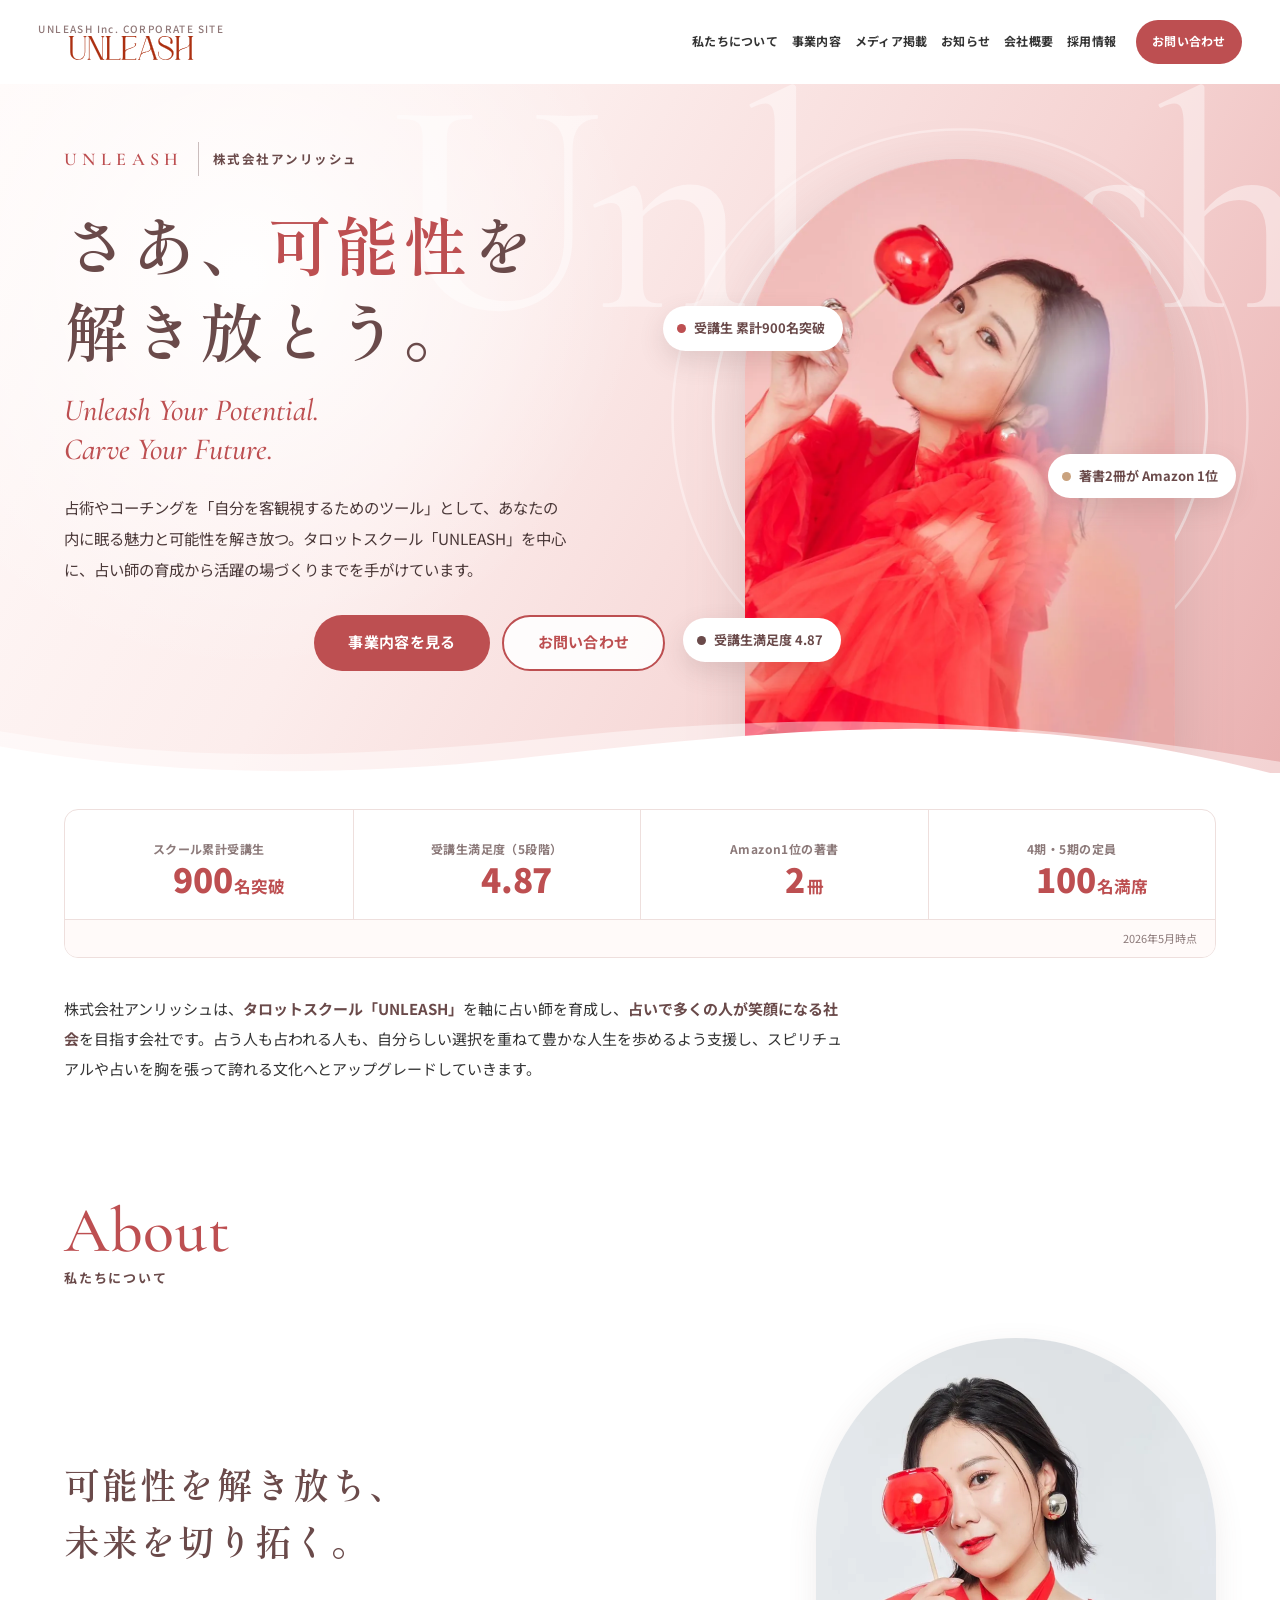
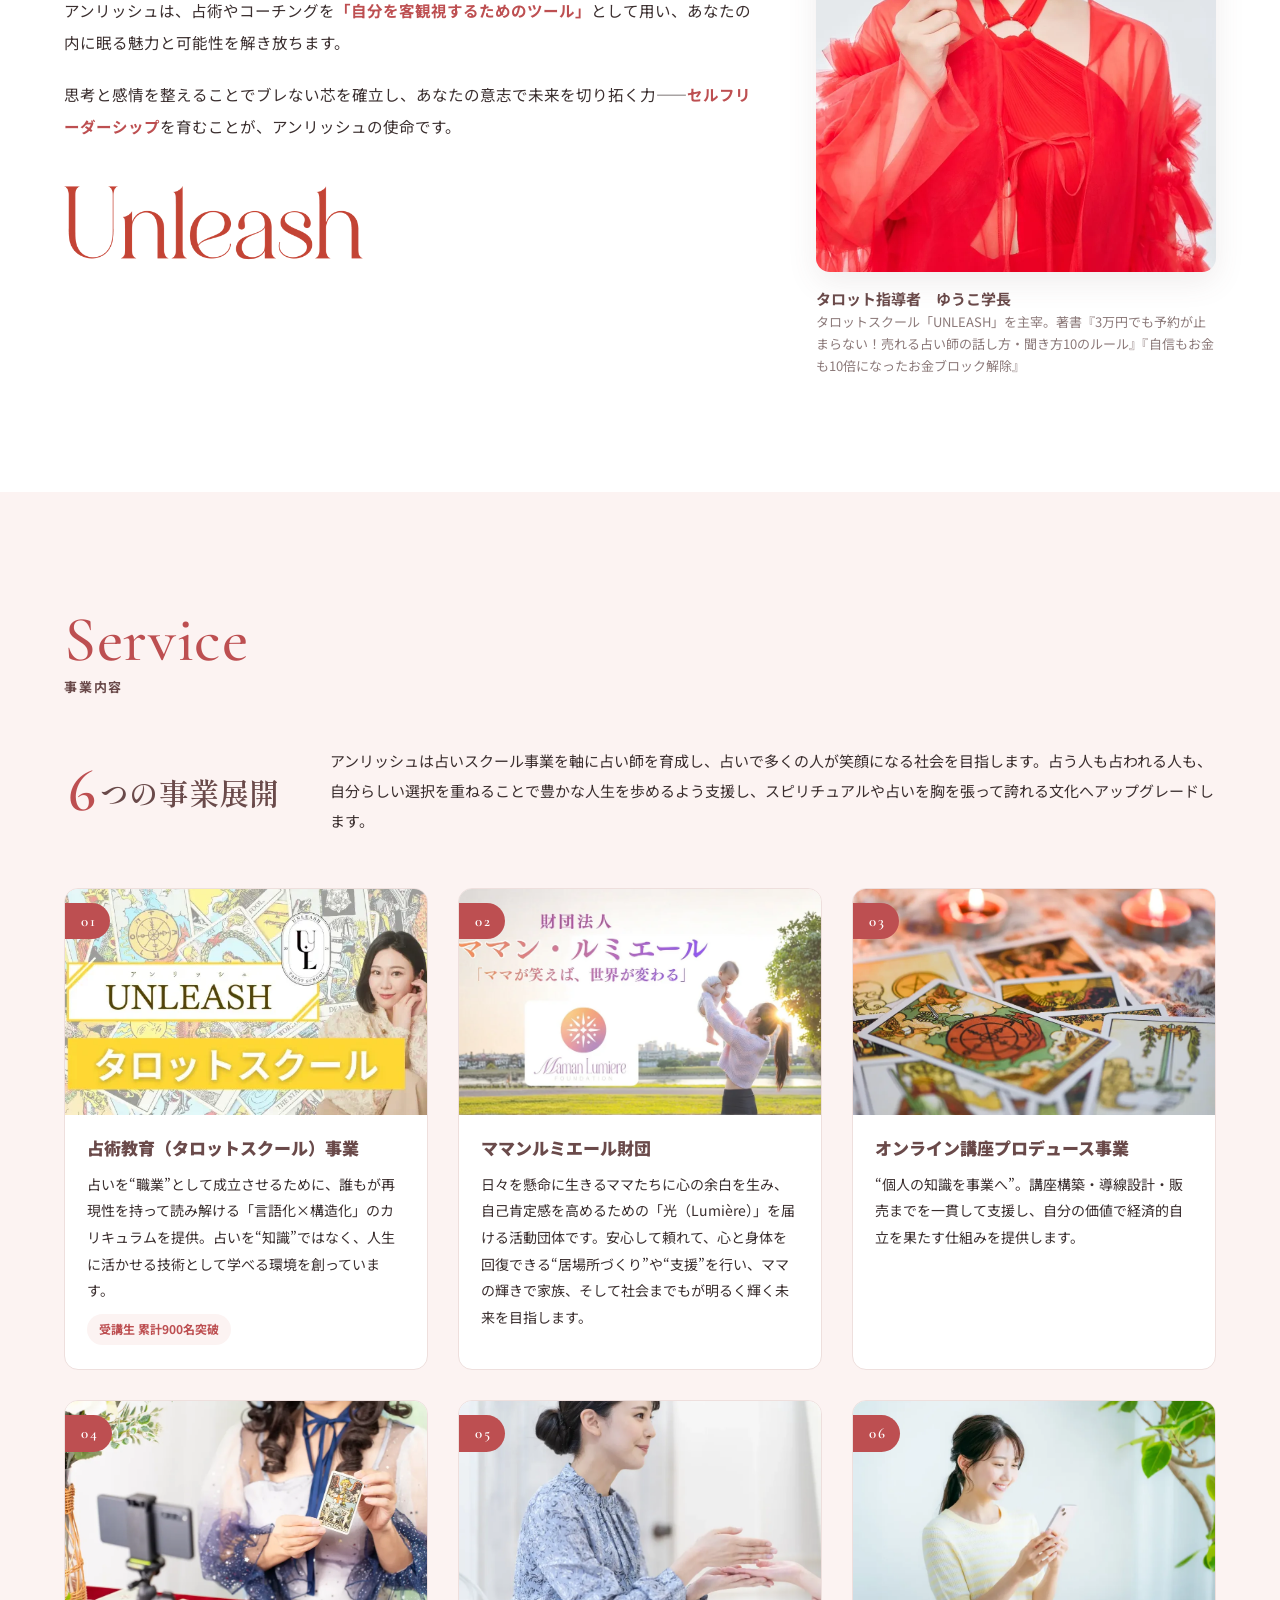
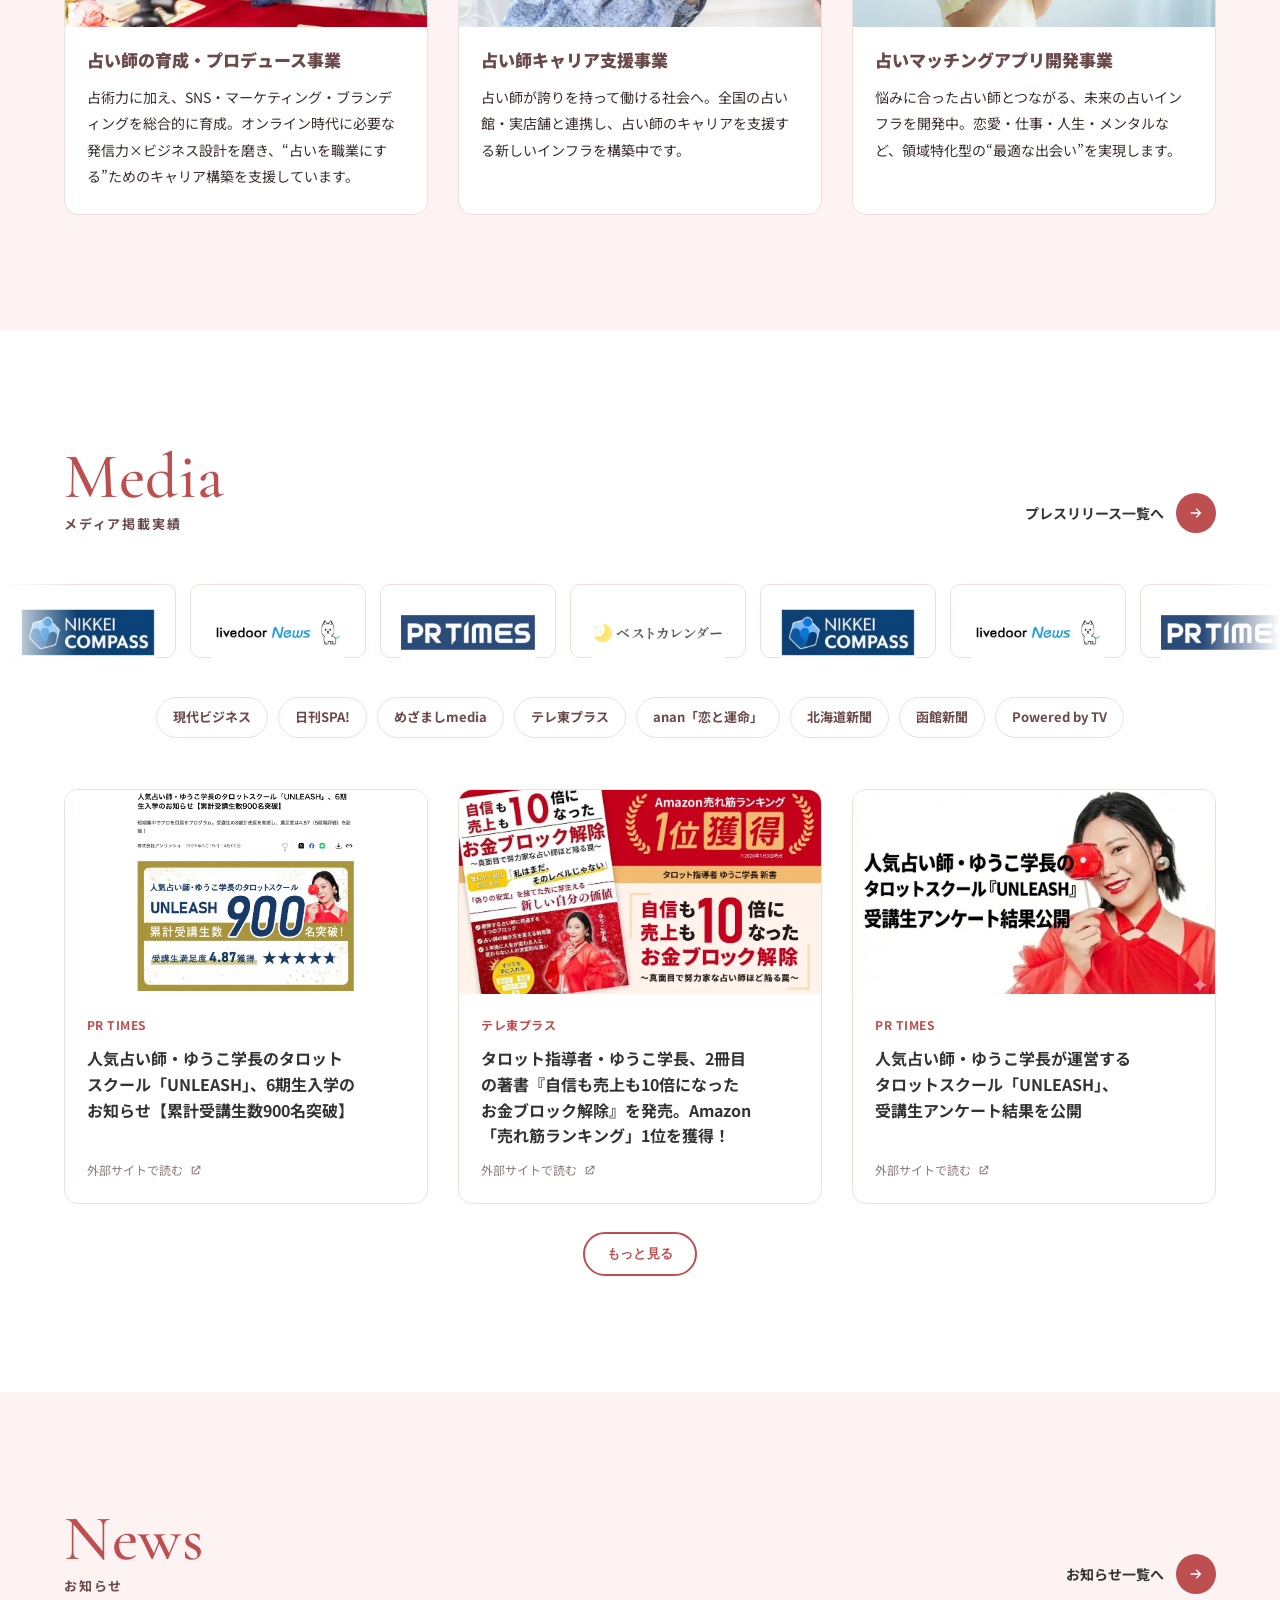
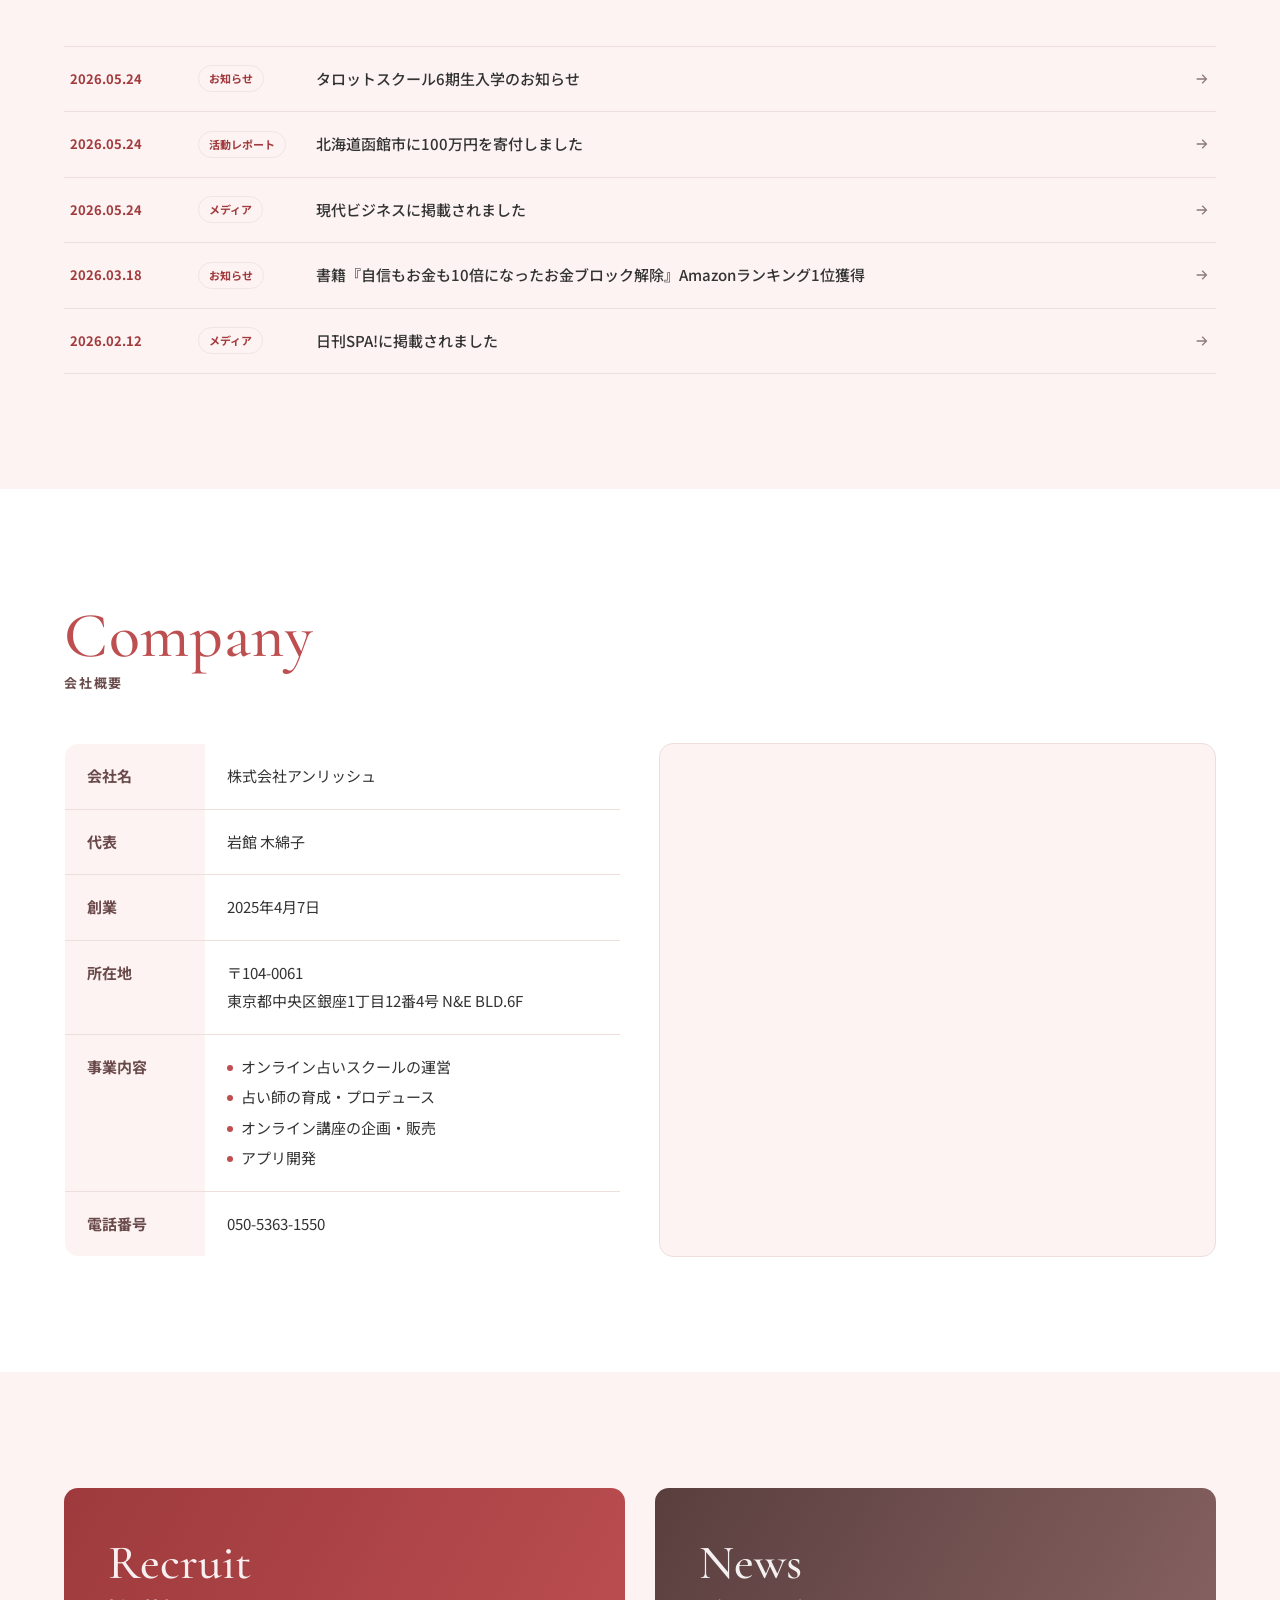
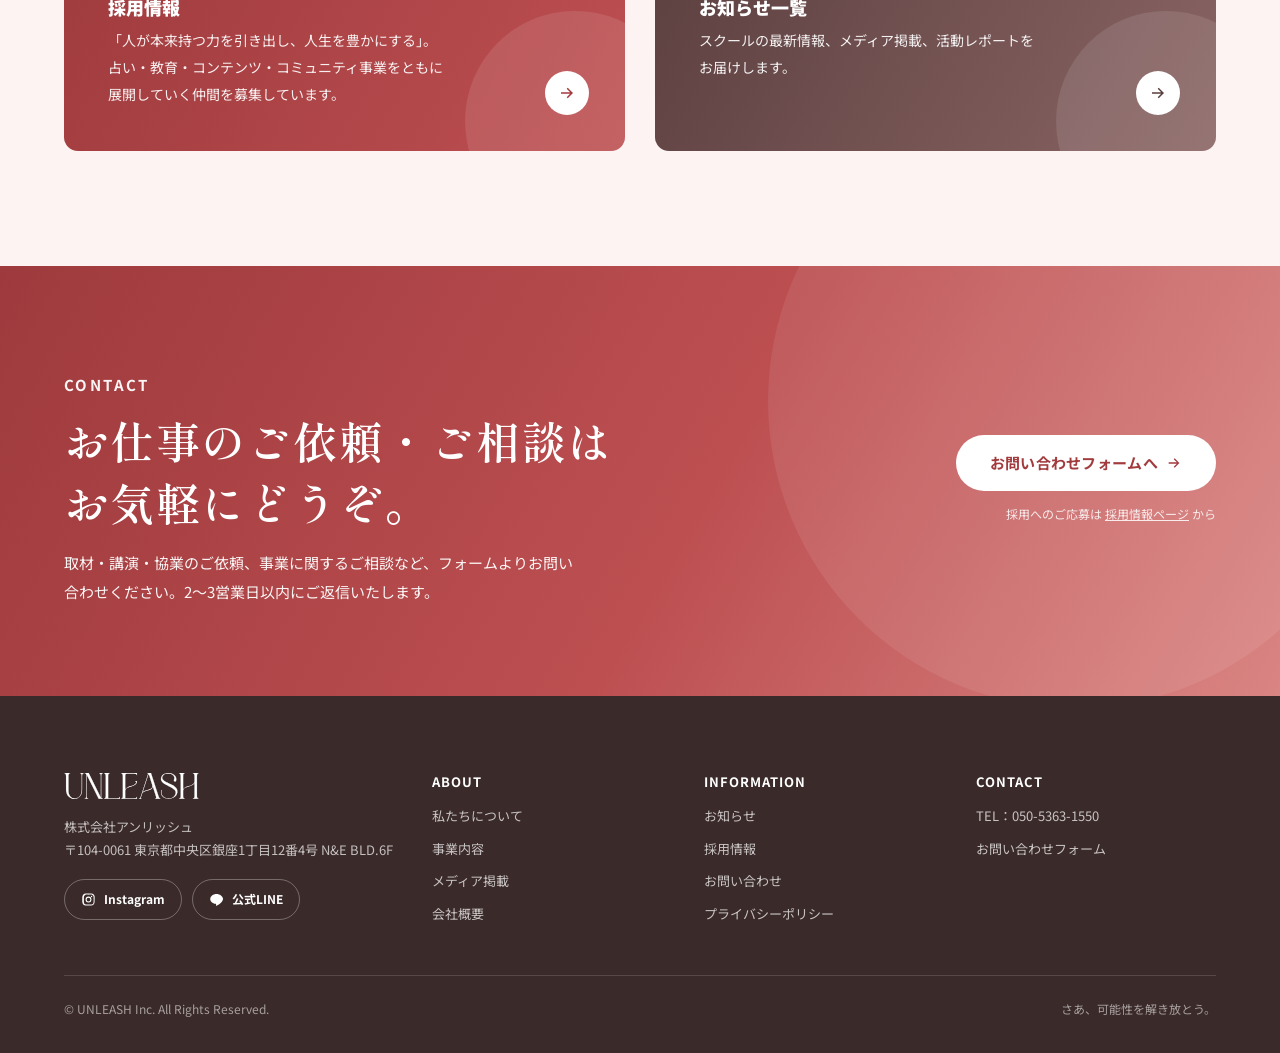
==== index.html @ ba59b734 "Add files via upload" ====
<!DOCTYPE html>
<html lang="ja">
<head>
<meta charset="utf-8">
<meta name="viewport" content="width=device-width, initial-scale=1, viewport-fit=cover">
<title>株式会社アンリッシュ｜さあ、可能性を解き放とう ― タロットスクール「UNLEASH」</title>
<meta name="description" content="株式会社アンリッシュは「可能性を解き放ち、未来を切り拓く」を理念に、タロットスクール「UNLEASH」を中心とした占術教育・占い師の育成とプロデュース・オンライン講座プロデュースなどの事業を展開しています。受講生は累計900名を突破。">
<meta property="og:type" content="website">
<meta property="og:site_name" content="株式会社アンリッシュ">
<meta property="og:title" content="株式会社アンリッシュ｜さあ、可能性を解き放とう ― タロットスクール「UNLEASH」">
<meta property="og:description" content="株式会社アンリッシュは「可能性を解き放ち、未来を切り拓く」を理念に、タロットスクール「UNLEASH」を中心とした占術教育・占い師の育成とプロデュース・オンライン講座プロデュースなどの事業を展開しています。受講生は累計900名を突破。">
<meta property="og:locale" content="ja_JP">
<meta name="twitter:card" content="summary_large_image">
<link rel="canonical" href="https://shun-pixel.github.io/unleash/">
<meta property="og:url" content="https://shun-pixel.github.io/unleash/">
<meta property="og:image" content="https://shun-pixel.github.io/unleash/og-image.jpg">
<script type="application/ld+json">{"@context": "https://schema.org", "@graph": [{"@type": "Organization", "name": "株式会社アンリッシュ", "alternateName": "UNLEASH Inc.", "foundingDate": "2025-04-07", "telephone": "050-5363-1550", "address": {"@type": "PostalAddress", "postalCode": "104-0061", "addressRegion": "東京都", "addressLocality": "中央区", "streetAddress": "銀座1丁目12番4号 N&E BLD.6F", "addressCountry": "JP"}, "description": "タロットスクール「UNLEASH」を中心に、占術教育・占い師の育成とプロデュース・オンライン講座プロデュースなどを行う会社。", "founder": {"@type": "Person", "name": "岩館木綿子"}, "sameAs": ["https://www.instagram.com/yukogakuchou_tarot/"], "url": "https://shun-pixel.github.io/unleash/"}]}</script>
<link rel="icon" href="favicon.svg" type="image/svg+xml">
<link rel="preconnect" href="https://fonts.googleapis.com">
<link rel="preconnect" href="https://fonts.gstatic.com" crossorigin>
<link rel="stylesheet" href="https://fonts.googleapis.com/css2?family=Noto+Sans+JP:wght@400;500;700;900&family=Cormorant+Garamond:ital,wght@0,500;0,600;1,500&family=Shippori+Mincho:wght@500;600&display=swap">
<link rel="stylesheet" href="style.css">
</head>
<body>
<a class="skip" href="#main">本文へスキップ</a>
<header class="header">
  <div class="header__inner">
    <a class="header__logo" href="./" aria-label="株式会社アンリッシュ トップへ">
      <small>UNLEASH Inc. CORPORATE SITE</small>
      <img src="logo.svg" alt="UNLEASH" width="200" height="38">
    </a>
    <nav class="nav" aria-label="グローバルナビゲーション">
      <a href="./#about">私たちについて</a>
      <a href="./#service">事業内容</a>
      <a href="./#media">メディア掲載</a>
      <a href="news.html">お知らせ</a>
      <a href="./#company">会社概要</a>
      <a href="recruit.html">採用情報</a>
    </nav>
    <div class="header__cta">
      <a class="btn" href="contact.html">お問い合わせ</a>
    </div>
    <button class="menu-btn" aria-expanded="false" aria-controls="drawer" aria-label="メニュー"><span></span><span></span><span></span></button>
  </div>
</header>
<div class="drawer" id="drawer">
  <a class="link" href="./">トップ</a>
  <a class="link" href="./#about">私たちについて</a>
  <a class="link" href="./#service">事業内容</a>
  <a class="link" href="./#media">メディア掲載</a>
  <a class="link" href="news.html">お知らせ</a>
  <a class="link" href="./#company">会社概要</a>
  <a class="link" href="recruit.html">採用情報</a>
  <a class="link" href="privacy.html">プライバシーポリシー</a>
  <div class="drawer__cta">
    <a class="btn" href="contact.html">お問い合わせ</a>
  </div>
</div>

<main id="main">
<section class="hero hero--fresh" aria-label="メインビジュアル">
  <div class="hero__deco" aria-hidden="true">
    <span class="hero__word">Unleash</span>
    <span class="hero__glow"></span>
  </div>
  <div class="container hero__grid">
    <div class="hero__text">
      <p class="hero__eyebrow"><span>UNLEASH</span>株式会社アンリッシュ</p>
      <h1 class="hero__title">さあ、<em>可能性</em>を<br>解き放とう。</h1>
      <p class="hero__en">Unleash Your Potential.<br>Carve Your Future.</p>
      <p class="hero__sub">占術やコーチングを「自分を客観視するためのツール」として、あなたの内に眠る魅力と可能性を解き放つ。タロットスクール「UNLEASH」を中心に、占い師の育成から活躍の場づくりまでを手がけています。</p>
      <div class="hero__actions">
        <a class="btn btn--lg" href="#service">事業内容を見る</a>
        <a class="btn btn--ghost btn--lg" href="contact.html">お問い合わせ</a>
      </div>
    </div>
    <div class="hero__visual">
      <svg class="hero__rings" viewBox="0 0 100 100" aria-hidden="true"><circle cx="50" cy="50" r="27" fill="#fff" fill-opacity=".55"/><circle cx="50" cy="50" r="33" fill="none" stroke="#fff" stroke-opacity=".8" stroke-width=".5"/><circle cx="50" cy="50" r="39.5" fill="none" stroke="#fff" stroke-opacity=".55" stroke-width=".45"/><circle cx="50" cy="50" r="46" fill="none" stroke="#fff" stroke-opacity=".35" stroke-width=".4"/></svg>
      <img src="hero-yuko.webp" alt="タロット指導者 ゆうこ学長" width="900" height="1285" fetchpriority="high">
      <span class="hero__chip hero__chip--a">受講生 累計900名突破</span>
      <span class="hero__chip hero__chip--b">著書2冊が Amazon 1位</span>
      <span class="hero__chip hero__chip--c">受講生満足度 4.87</span>
    </div>
  </div>
  <svg class="hero__wave" viewBox="0 0 1440 90" preserveAspectRatio="none" aria-hidden="true"><path fill="#fff" d="M0 58c180 34 380 38 600 12s420-46 620-22c90 11 160 28 220 44v-2H0z"/><path fill="#fff" fill-opacity=".45" d="M0 40c220 40 420 30 640 6s460-30 800 30v14H0z"/></svg>
</section>

<section class="stats-wrap" aria-label="実績">
  <div class="container">
    <dl class="stats stats--4">
      <div class="stat"><dt class="stat__label">スクール累計受講生</dt><dd class="stat__num">900<small>名突破</small></dd></div>
      <div class="stat"><dt class="stat__label">受講生満足度（5段階）</dt><dd class="stat__num">4.87</dd></div>
      <div class="stat"><dt class="stat__label">Amazon1位の著書</dt><dd class="stat__num">2<small>冊</small></dd></div>
      <div class="stat"><dt class="stat__label">4期・5期の定員</dt><dd class="stat__num">100<small>名満席</small></dd></div>
      <div class="stats__note">2026年5月時点</div>
    </dl>
    <p class="intro">株式会社アンリッシュは、<strong>タロットスクール「UNLEASH」</strong>を軸に占い師を育成し、<strong>占いで多くの人が笑顔になる社会</strong>を目指す会社です。占う人も占われる人も、自分らしい選択を重ねて豊かな人生を歩めるよう支援し、スピリチュアルや占いを胸を張って誇れる文化へとアップグレードしていきます。</p>
  </div>
</section>

<section class="section" id="about">
  <div class="container">
    <div class="sec-head reveal">
      <div class="sec-head__title"><h2><span class="en">About</span><span class="ja">私たちについて</span></h2></div>
    </div>
    <div class="about reveal">
      <div class="about__body">
        <p class="about__catch">可能性を解き放ち、<br>未来を切り拓く。</p>
        <p>アンリッシュは、占術やコーチングを<strong>「自分を客観視するためのツール」</strong>として用い、あなたの内に眠る魅力と可能性を解き放ちます。</p>
        <p>思考と感情を整えることでブレない芯を確立し、あなたの意志で未来を切り拓く力——<strong>セルフリーダーシップ</strong>を育むことが、アンリッシュの使命です。</p>
        <img class="about__en" src="en-unleash.webp" alt="" width="1000" height="300" loading="lazy">
      </div>
      <figure class="about__visual">
        <img src="yuko.webp" alt="ゆうこ学長" width="800" height="1200" loading="lazy">
        <figcaption><b>タロット指導者　ゆうこ学長</b>タロットスクール「UNLEASH」を主宰。著書『3万円でも予約が止まらない！売れる占い師の話し方・聞き方10のルール』『自信もお金も10倍になったお金ブロック解除』</figcaption>
      </figure>
    </div>
  </div>
</section>

<section class="section section--sky" id="service">
  <div class="container">
    <div class="sec-head reveal">
      <div class="sec-head__title"><h2><span class="en">Service</span><span class="ja">事業内容</span></h2></div>
    </div>
    <div class="svc-lead reveal">
      <p class="svc-lead__num"><b>6</b>つの事業展開</p>
      <p>アンリッシュは占いスクール事業を軸に占い師を育成し、占いで多くの人が笑顔になる社会を目指します。占う人も占われる人も、自分らしい選択を重ねることで豊かな人生を歩めるよう支援し、スピリチュアルや占いを胸を張って誇れる文化へアップグレードします。</p>
    </div>
    <div class="grid-3 reveal">
      <article class="svc">
        <figure class="svc__img"><img src="svc-school.webp" alt="タロットスクール UNLEASH" width="600" height="337" loading="lazy"><span class="svc__no">01</span></figure>
        <div class="svc__body"><h3>占術教育（タロットスクール）事業</h3><p>占いを“職業”として成立させるために、誰もが再現性を持って読み解ける「言語化×構造化」のカリキュラムを提供。占いを“知識”ではなく、人生に活かせる技術として学べる環境を創っています。</p><span class="svc__tag">受講生 累計900名突破</span></div>
      </article>
      <article class="svc">
        <figure class="svc__img"><img src="svc-maman.webp" alt="財団法人 ママン・ルミエール" width="1000" height="563" loading="lazy"><span class="svc__no">02</span></figure>
        <div class="svc__body"><h3>ママンルミエール財団</h3><p>日々を懸命に生きるママたちに心の余白を生み、自己肯定感を高めるための「光（Lumière）」を届ける活動団体です。安心して頼れて、心と身体を回復できる“居場所づくり”や“支援”を行い、ママの輝きで家族、そして社会までもが明るく輝く未来を目指します。</p></div>
      </article>
      <article class="svc">
        <figure class="svc__img"><img src="svc-produce.webp" alt="" width="1000" height="668" loading="lazy"><span class="svc__no">03</span></figure>
        <div class="svc__body"><h3>オンライン講座プロデュース事業</h3><p>“個人の知識を事業へ”。講座構築・導線設計・販売までを一貫して支援し、自分の価値で経済的自立を果たす仕組みを提供します。</p></div>
      </article>
      <article class="svc">
        <figure class="svc__img"><img src="svc-course.webp" alt="" width="1000" height="666" loading="lazy"><span class="svc__no">04</span></figure>
        <div class="svc__body"><h3>占い師の育成・プロデュース事業</h3><p>占術力に加え、SNS・マーケティング・ブランディングを総合的に育成。オンライン時代に必要な発信力×ビジネス設計を磨き、“占いを職業にする”ためのキャリア構築を支援しています。</p></div>
      </article>
      <article class="svc">
        <figure class="svc__img"><img src="svc-career.webp" alt="" width="1000" height="667" loading="lazy"><span class="svc__no">05</span></figure>
        <div class="svc__body"><h3>占い師キャリア支援事業</h3><p>占い師が誇りを持って働ける社会へ。全国の占い館・実店舗と連携し、占い師のキャリアを支援する新しいインフラを構築中です。</p></div>
      </article>
      <article class="svc">
        <figure class="svc__img"><img src="svc-app.webp" alt="" width="1000" height="667" loading="lazy"><span class="svc__no">06</span></figure>
        <div class="svc__body"><h3>占いマッチングアプリ開発事業</h3><p>悩みに合った占い師とつながる、未来の占いインフラを開発中。恋愛・仕事・人生・メンタルなど、領域特化型の“最適な出会い”を実現します。</p></div>
      </article>
    </div>
  </div>
</section>

<section class="section" id="media">
  <div class="container">
    <div class="sec-head reveal">
      <div class="sec-head__title"><h2><span class="en">Media</span><span class="ja">メディア掲載実績</span></h2></div>
      <a class="more" href="https://prtimes.jp/main/html/searchrlp/company_id/167890" target="_blank" rel="noopener">プレスリリース一覧へ<span class="arrow"><svg viewBox="0 0 24 24"><path d="M4 11h12.2l-4.6-4.6L13 5l7 7-7 7-1.4-1.4 4.6-4.6H4z"/></svg></span></a>
    </div>
  </div>
  <div class="marquee reveal" aria-label="掲載メディア">
    <div class="marquee__track">
      <ul class="marquee__list">
        <li><img src="media-nikkei-compass.webp" alt="NIKKEI COMPASS" loading="lazy"></li>
        <li><img src="media-livedoor.webp" alt="livedoor News" loading="lazy"></li>
        <li><img src="media-prtimes.webp" alt="PR TIMES" loading="lazy"></li>
        <li><img src="media-bestcalendar.webp" alt="ベストカレンダー" loading="lazy"></li>
        <li><img src="media-nikkei-compass.webp" alt="" loading="lazy"></li>
        <li><img src="media-livedoor.webp" alt="" loading="lazy"></li>
        <li><img src="media-prtimes.webp" alt="" loading="lazy"></li>
        <li><img src="media-bestcalendar.webp" alt="" loading="lazy"></li>
      </ul>
      <ul class="marquee__list" aria-hidden="true">
        <li><img src="media-nikkei-compass.webp" alt="" loading="lazy"></li>
        <li><img src="media-livedoor.webp" alt="" loading="lazy"></li>
        <li><img src="media-prtimes.webp" alt="" loading="lazy"></li>
        <li><img src="media-bestcalendar.webp" alt="" loading="lazy"></li>
        <li><img src="media-nikkei-compass.webp" alt="" loading="lazy"></li>
        <li><img src="media-livedoor.webp" alt="" loading="lazy"></li>
        <li><img src="media-prtimes.webp" alt="" loading="lazy"></li>
        <li><img src="media-bestcalendar.webp" alt="" loading="lazy"></li>
      </ul>
    </div>
  </div>
  <div class="container">
    <ul class="media-names reveal" aria-label="掲載・出演メディア">
      <li>現代ビジネス</li><li>日刊SPA!</li><li>めざましmedia</li><li>テレ東プラス</li><li>anan「恋と運命」</li><li>北海道新聞</li><li>函館新聞</li><li>Powered by TV</li>
    </ul>
    <div class="grid-3 reveal">
      <a class="card" href="https://prtimes.jp/main/html/rd/p/000000011.000167890.html" target="_blank" rel="noopener">
        <div class="card__img card__img--contain"><img src="topic-6ki.webp" alt="" width="759" height="697" loading="lazy"></div>
        <div class="card__body"><span class="card__src">PR TIMES</span><h3 class="card__title">人気占い師・ゆうこ学長のタロットスクール「UNLEASH」、6期生入学のお知らせ【累計受講生数900名突破】</h3><span class="card__ext">外部サイトで読む<svg viewBox="0 0 24 24" aria-hidden="true"><path d="M14 3h7v7h-2V6.4l-9.3 9.3-1.4-1.4L17.6 5H14V3zM5 5h6v2H7v10h10v-4h2v6H5V5z"/></svg></span></div>
      </a>
      <a class="card" href="https://www.tv-tokyo.co.jp/plus/external-pr/entry/36268.html" target="_blank" rel="noopener">
        <div class="card__img"><img src="topic-book2.webp" alt="" width="1000" height="600" loading="lazy"></div>
        <div class="card__body"><span class="card__src">テレ東プラス</span><h3 class="card__title">タロット指導者・ゆうこ学長、2冊目の著書『自信も売上も10倍になったお金ブロック解除』を発売。Amazon「売れ筋ランキング」1位を獲得！</h3><span class="card__ext">外部サイトで読む<svg viewBox="0 0 24 24" aria-hidden="true"><path d="M14 3h7v7h-2V6.4l-9.3 9.3-1.4-1.4L17.6 5H14V3zM5 5h6v2H7v10h10v-4h2v6H5V5z"/></svg></span></div>
      </a>
      <a class="card" href="https://prtimes.jp/main/html/rd/p/000000006.000167890.html" target="_blank" rel="noopener">
        <div class="card__img"><img src="topic-survey.webp" alt="" width="1024" height="610" loading="lazy"></div>
        <div class="card__body"><span class="card__src">PR TIMES</span><h3 class="card__title">人気占い師・ゆうこ学長が運営するタロットスクール「UNLEASH」、受講生アンケート結果を公開</h3><span class="card__ext">外部サイトで読む<svg viewBox="0 0 24 24" aria-hidden="true"><path d="M14 3h7v7h-2V6.4l-9.3 9.3-1.4-1.4L17.6 5H14V3zM5 5h6v2H7v10h10v-4h2v6H5V5z"/></svg></span></div>
      </a>
      <a class="card is-hidden" href="https://mezamashi.media/articles/-/198175" target="_blank" rel="noopener">
        <div class="card__img"><img src="topic-book1.webp" alt="" width="536" height="322" loading="lazy"></div>
        <div class="card__body"><span class="card__src">めざましmedia</span><h3 class="card__title">指導実績300名以上の人気タロット指導者・ゆうこ学長、初の書籍がAmazon「売れ筋ランキング」1位を獲得！</h3><span class="card__ext">外部サイトで読む<svg viewBox="0 0 24 24" aria-hidden="true"><path d="M14 3h7v7h-2V6.4l-9.3 9.3-1.4-1.4L17.6 5H14V3zM5 5h6v2H7v10h10v-4h2v6H5V5z"/></svg></span></div>
      </a>
      <a class="card is-hidden" href="https://prtimes.jp/main/html/rd/p/000000007.000167890.html" target="_blank" rel="noopener">
        <div class="card__img"><img src="topic-book2.webp" alt="" width="1000" height="600" loading="lazy"></div>
        <div class="card__body"><span class="card__src">PR TIMES</span><h3 class="card__title">タロット指導者・ゆうこ学長、2冊目の著書を発売。Amazon「売れ筋ランキング」タロット部門など3部門で1位を獲得</h3><span class="card__ext">外部サイトで読む<svg viewBox="0 0 24 24" aria-hidden="true"><path d="M14 3h7v7h-2V6.4l-9.3 9.3-1.4-1.4L17.6 5H14V3zM5 5h6v2H7v10h10v-4h2v6H5V5z"/></svg></span></div>
      </a>
      <a class="card is-hidden" href="https://prtimes.jp/main/html/rd/p/000000004.000167890.html" target="_blank" rel="noopener">
        <div class="card__img"><img src="topic-450.webp" alt="" width="1000" height="600" loading="lazy"></div>
        <div class="card__body"><span class="card__src">PR TIMES</span><h3 class="card__title">人気占い師・ゆうこ学長のタロットスクール「UNLEASH」、4期生入学のお知らせ【累計受講生数450名突破】</h3><span class="card__ext">外部サイトで読む<svg viewBox="0 0 24 24" aria-hidden="true"><path d="M14 3h7v7h-2V6.4l-9.3 9.3-1.4-1.4L17.6 5H14V3zM5 5h6v2H7v10h10v-4h2v6H5V5z"/></svg></span></div>
      </a>
    </div>
    <div class="news-more"><button class="btn btn--ghost" type="button" data-reveal="#media .grid-3">もっと見る</button></div>
  </div>
</section>

<section class="section section--sky" id="news">
  <div class="container">
    <div class="sec-head reveal">
      <div class="sec-head__title"><h2><span class="en">News</span><span class="ja">お知らせ</span></h2></div>
      <a class="more" href="news.html">お知らせ一覧へ<span class="arrow"><svg viewBox="0 0 24 24"><path d="M4 11h12.2l-4.6-4.6L13 5l7 7-7 7-1.4-1.4 4.6-4.6H4z"/></svg></span></a>
    </div>
    <ul class="news-list news-list--ul reveal" style="margin-top:0">
      <li><a href="news.html#n10"><time datetime="2026-05-24">2026.05.24</time><span class="cat">お知らせ</span><span class="t">タロットスクール6期生入学のお知らせ</span><svg class="go" viewBox="0 0 24 24" aria-hidden="true"><path d="M4 11h12.2l-4.6-4.6L13 5l7 7-7 7-1.4-1.4 4.6-4.6H4z"/></svg></a></li>
      <li><a href="news.html#n9"><time datetime="2026-05-24">2026.05.24</time><span class="cat">活動レポート</span><span class="t">北海道函館市に100万円を寄付しました</span><svg class="go" viewBox="0 0 24 24" aria-hidden="true"><path d="M4 11h12.2l-4.6-4.6L13 5l7 7-7 7-1.4-1.4 4.6-4.6H4z"/></svg></a></li>
      <li><a href="news.html#n8"><time datetime="2026-05-24">2026.05.24</time><span class="cat">メディア</span><span class="t">現代ビジネスに掲載されました</span><svg class="go" viewBox="0 0 24 24" aria-hidden="true"><path d="M4 11h12.2l-4.6-4.6L13 5l7 7-7 7-1.4-1.4 4.6-4.6H4z"/></svg></a></li>
      <li><a href="news.html#n7"><time datetime="2026-03-18">2026.03.18</time><span class="cat">お知らせ</span><span class="t">書籍『自信もお金も10倍になったお金ブロック解除』Amazonランキング1位獲得</span><svg class="go" viewBox="0 0 24 24" aria-hidden="true"><path d="M4 11h12.2l-4.6-4.6L13 5l7 7-7 7-1.4-1.4 4.6-4.6H4z"/></svg></a></li>
      <li><a href="news.html#n6"><time datetime="2026-02-12">2026.02.12</time><span class="cat">メディア</span><span class="t">日刊SPA!に掲載されました</span><svg class="go" viewBox="0 0 24 24" aria-hidden="true"><path d="M4 11h12.2l-4.6-4.6L13 5l7 7-7 7-1.4-1.4 4.6-4.6H4z"/></svg></a></li>
    </ul>
  </div>
</section>

<section class="section" id="company">
  <div class="container">
    <div class="sec-head reveal">
      <div class="sec-head__title"><h2><span class="en">Company</span><span class="ja">会社概要</span></h2></div>
    </div>
    <div class="company reveal">
      <table class="spec">
        <tr><th scope="row">会社名</th><td>株式会社アンリッシュ</td></tr>
        <tr><th scope="row">代表</th><td>岩館 木綿子</td></tr>
        <tr><th scope="row">創業</th><td>2025年4月7日</td></tr>
        <tr><th scope="row">所在地</th><td>〒104-0061<br>東京都中央区銀座1丁目12番4号 N&amp;E BLD.6F</td></tr>
        <tr><th scope="row">事業内容</th><td><ul><li>オンライン占いスクールの運営</li><li>占い師の育成・プロデュース</li><li>オンライン講座の企画・販売</li><li>アプリ開発</li></ul></td></tr>
        <tr><th scope="row">電話番号</th><td>050-5363-1550</td></tr>
      </table>
      <div class="map"><iframe title="株式会社アンリッシュ 所在地の地図" src="https://www.google.com/maps?q=%E6%9D%B1%E4%BA%AC%E9%83%BD%E4%B8%AD%E5%A4%AE%E5%8C%BA%E9%8A%80%E5%BA%A71%E4%B8%81%E7%9B%AE12%E7%95%AA4%E5%8F%B7&amp;output=embed" loading="lazy" referrerpolicy="no-referrer-when-downgrade"></iframe></div>
    </div>
  </div>
</section>

<section class="section section--sky" id="links">
  <div class="container grid-2 reveal">
    <a class="banner" href="recruit.html"><p class="banner__en">Recruit</p><h3>採用情報</h3><p>「人が本来持つ力を引き出し、人生を豊かにする」。占い・教育・コンテンツ・コミュニティ事業をともに展開していく仲間を募集しています。</p><span class="arrow"><svg viewBox="0 0 24 24"><path d="M4 11h12.2l-4.6-4.6L13 5l7 7-7 7-1.4-1.4 4.6-4.6H4z"/></svg></span></a>
    <a class="banner banner--brown" href="news.html"><p class="banner__en">News</p><h3>お知らせ一覧</h3><p>スクールの最新情報、メディア掲載、活動レポートをお届けします。</p><span class="arrow"><svg viewBox="0 0 24 24"><path d="M4 11h12.2l-4.6-4.6L13 5l7 7-7 7-1.4-1.4 4.6-4.6H4z"/></svg></span></a>
  </div>
</section>

</main>
<section class="cta" id="contact-cta">
  <div class="container cta__inner">
    <div>
      <p class="cta__label">CONTACT</p>
      <h2>お仕事のご依頼・ご相談は<br>お気軽にどうぞ。</h2>
      <p>取材・講演・協業のご依頼、事業に関するご相談など、フォームよりお問い合わせください。2〜3営業日以内にご返信いたします。</p>
    </div>
    <div class="cta__actions">
      <a class="btn btn--white btn--lg" href="contact.html">お問い合わせフォームへ<svg viewBox="0 0 24 24" fill="currentColor" aria-hidden="true"><path d="M4 11h12.2l-4.6-4.6L13 5l7 7-7 7-1.4-1.4 4.6-4.6H4z"/></svg></a>
      <small>採用へのご応募は <a href="recruit.html#entry" style="text-decoration:underline">採用情報ページ</a> から</small>
    </div>
  </div>
</section>
<footer class="footer">
  <div class="container">
    <div class="footer__top">
      <div class="footer__brand">
        <img src="logo.svg" alt="UNLEASH" width="200" height="38">
        <p>株式会社アンリッシュ<br>〒104-0061 東京都中央区銀座1丁目12番4号 N&amp;E BLD.6F</p>
        <div class="social">
          <a href="https://www.instagram.com/yukogakuchou_tarot/" target="_blank" rel="noopener"><svg viewBox="0 0 24 24" aria-hidden="true"><path d="M12 7.3A4.7 4.7 0 1 0 12 16.7 4.7 4.7 0 0 0 12 7.3zm0 7.7a3 3 0 1 1 0-6 3 3 0 0 1 0 6zm6-7.9a1.1 1.1 0 1 1-2.2 0 1.1 1.1 0 0 1 2.2 0zM21.9 8c-.1-1.5-.4-2.8-1.5-3.9S17.9 2.6 16.4 2.5C14.8 2.4 9.2 2.4 7.6 2.5 6.1 2.6 4.8 2.9 3.7 4S2.2 6.5 2.1 8c-.1 1.6-.1 6.4 0 8 .1 1.5.4 2.8 1.5 3.9s2.4 1.4 3.9 1.5c1.6.1 7.2.1 8.8 0 1.5-.1 2.8-.4 3.9-1.5s1.4-2.4 1.5-3.9c.1-1.6.1-6.4.2-8zm-2.1 9.9a3.2 3.2 0 0 1-1.8 1.8c-1.2.5-4.2.4-5.6.4s-4.4.1-5.6-.4a3.2 3.2 0 0 1-1.8-1.8C4.5 16.7 4.6 13.7 4.6 12s-.1-4.7.4-5.6a3.2 3.2 0 0 1 1.8-1.8c1.2-.5 4.2-.4 5.6-.4s4.4-.1 5.6.4a3.2 3.2 0 0 1 1.8 1.8c.5 1.2.4 4.2.4 5.6s.1 4.7-.4 5.9z"/></svg>Instagram</a>
          <a href="https://step.lme.jp/landing-qr/2005281828-y8eRj0pj?uLand=PokDoM" target="_blank" rel="noopener"><svg viewBox="0 0 24 24" aria-hidden="true"><path d="M12 3C6.5 3 2 6.6 2 11c0 4 3.6 7.3 8.4 7.9.3.1.8.2.9.5.1.3.1.7 0 1l-.1.9c0 .3-.2 1 .9.6 1.1-.5 6-3.5 8.2-6.1 1.5-1.6 2.2-3.3 2.2-4.9C22 6.6 17.5 3 12 3z"/></svg>公式LINE</a>
        </div>
      </div>
      <div>
        <h4>ABOUT</h4>
        <ul>
          <li><a href="./#about">私たちについて</a></li>
          <li><a href="./#service">事業内容</a></li>
          <li><a href="./#media">メディア掲載</a></li>
          <li><a href="./#company">会社概要</a></li>
        </ul>
      </div>
      <div>
        <h4>INFORMATION</h4>
        <ul>
          <li><a href="news.html">お知らせ</a></li>
          <li><a href="recruit.html">採用情報</a></li>
          <li><a href="contact.html">お問い合わせ</a></li>
          <li><a href="privacy.html">プライバシーポリシー</a></li>
        </ul>
      </div>
      <div>
        <h4>CONTACT</h4>
        <ul>
          <li>TEL：050-5363-1550</li>
          <li><a href="contact.html">お問い合わせフォーム</a></li>
        </ul>
      </div>
    </div>
    <div class="footer__bottom">
      <span>© UNLEASH Inc. All Rights Reserved.</span>
      <span>さあ、可能性を解き放とう。</span>
    </div>
  </div>
</footer>
<script src="main.js"></script>
</body>
</html>
---- style.css ----
/* UNLEASH corporate site — ACCENT ACE design system, recolored to the UNLEASH palette */
:root{
  --blue:#BD4F51;
  --blue-deep:#A23B3E;
  --blue-ink:#6A4A4A;
  --sky:#FCF3F2;
  --sky-deep:#F2E4E4;
  --orange:#C9A27E;
  --green:#22BF4E;
  --ink:#333333;
  --mist:#8C7A7A;
  --line:#EEDFDD;
  --paper:#FFFFFF;
  --footer:#3B2A2A;
  --radius:14px;
  --shadow:0 10px 30px rgba(106,74,74,.10);
  --font-ja:"Noto Sans JP","Hiragino Kaku Gothic ProN","Hiragino Sans","Yu Gothic",sans-serif;
  --font-min:"Shippori Mincho","Zen Old Mincho","Hiragino Mincho ProN","Yu Mincho",serif;
  --font-en:"Cormorant Garamond","Times New Roman",Georgia,serif;
  --header-h:84px;
  --gutter:clamp(16px,5vw,64px);
  color-scheme:light;
}
*,*::before,*::after{box-sizing:border-box}
html{scroll-behavior:smooth;scroll-padding-top:calc(var(--header-h) + 12px)}
body{margin:0;font-family:var(--font-ja);font-size:16px;line-height:1.9;color:var(--ink);background:var(--paper);-webkit-font-smoothing:antialiased;overflow-x:hidden}
img{max-width:100%;height:auto;display:block}
a{color:inherit;text-decoration:none}
a:focus-visible,button:focus-visible{outline:3px solid var(--orange);outline-offset:3px}
ul,ol{margin:0;padding:0;list-style:none}
h1,h2,h3,h4{margin:0;line-height:1.35;text-wrap:balance}
p{margin:0}
.container{width:min(1160px,100% - var(--gutter)*2);margin-inline:auto}
.sr-only{position:absolute;width:1px;height:1px;overflow:hidden;clip:rect(0 0 0 0);white-space:nowrap}
@media (prefers-reduced-motion:reduce){*{animation:none!important;transition:none!important;scroll-behavior:auto!important}}

/* ---------- Header (logo top-left, nav + CTA right) ---------- */
.header{position:fixed;inset:0 0 auto 0;z-index:100;height:var(--header-h);background:rgba(255,255,255,.96);backdrop-filter:blur(10px);border-bottom:1px solid transparent;transition:border-color .3s,box-shadow .3s}
.header.is-scrolled{border-bottom-color:var(--line);box-shadow:0 6px 24px rgba(106,74,74,.06)}
.header__inner{height:100%;display:flex;align-items:center;gap:32px;padding-inline:clamp(16px,3vw,40px)}
.header__logo{display:flex;flex-direction:column;gap:2px;flex:0 0 auto}
.header__logo img{height:30px;width:auto}
.header__logo small{font-size:10px;letter-spacing:.14em;color:var(--mist);font-weight:500;line-height:1}
.nav{margin-left:auto;display:flex;align-items:center;gap:clamp(14px,1.8vw,26px)}
.nav a{font-size:13px;font-weight:700;letter-spacing:.02em;position:relative;padding:6px 0;white-space:nowrap}
@media (max-width:1280px){.nav{gap:14px}.nav a{font-size:12px}.header__inner{gap:20px}.header__cta .btn{padding:0 16px;font-size:12px}}
.nav a::after{content:"";position:absolute;left:0;right:0;bottom:0;height:2px;background:var(--blue);transform:scaleX(0);transform-origin:left;transition:transform .25s}
.nav a:hover::after,.nav a[aria-current="page"]::after{transform:scaleX(1)}
.header__cta{display:flex;gap:10px;flex:0 0 auto}
.btn{display:inline-flex;align-items:center;justify-content:center;gap:8px;height:44px;padding:0 22px;border-radius:999px;font-weight:700;font-size:13px;letter-spacing:.02em;color:#fff;background:var(--blue);border:0;cursor:pointer;transition:transform .2s,background .2s,box-shadow .2s;white-space:nowrap}
.btn:hover{transform:translateY(-2px);box-shadow:0 8px 20px rgba(189,79,81,.28)}
.btn--line{background:var(--green)}
.btn--line:hover{box-shadow:0 8px 20px rgba(34,191,78,.28)}
.btn--orange{background:var(--orange)}
.btn--orange:hover{box-shadow:0 8px 20px rgba(201,162,126,.3)}
.btn--lg{height:56px;padding:0 34px;font-size:15px}
.btn--ghost{background:#fff;color:var(--blue);border:2px solid var(--blue)}
.btn--ghost:hover{background:var(--sky)}
.btn svg{width:16px;height:16px;flex:none}
.menu-btn{display:none;margin-left:auto;width:44px;height:44px;border:0;background:transparent;cursor:pointer;padding:0;flex-direction:column;justify-content:center;gap:6px;align-items:center}
.menu-btn span{display:block;width:26px;height:2px;background:var(--ink);transition:transform .3s,opacity .3s}
.menu-btn[aria-expanded="true"] span:nth-child(1){transform:translateY(8px) rotate(45deg)}
.menu-btn[aria-expanded="true"] span:nth-child(2){opacity:0}
.menu-btn[aria-expanded="true"] span:nth-child(3){transform:translateY(-8px) rotate(-45deg)}
.drawer{display:none}
@media (max-width:1140px){
  .nav,.header__cta{display:none}
  .menu-btn{display:flex}
  .drawer{display:block;position:fixed;inset:var(--header-h) 0 0 0;z-index:99;background:#fff;padding:32px var(--gutter);transform:translateX(100%);transition:transform .3s;overflow-y:auto}
  .drawer.is-open{transform:none}
  .drawer a.link{display:block;padding:14px 0;border-bottom:1px solid var(--line);font-weight:700;font-size:16px}
  .drawer .drawer__cta{display:grid;gap:12px;margin-top:28px}
  .drawer .btn{height:52px}
}

/* ---------- Sections ---------- */
main{padding-top:var(--header-h)}
.section{padding-block:clamp(64px,9vw,120px)}
.section--sky{background:var(--sky)}
.sec-head{display:flex;align-items:flex-end;justify-content:space-between;gap:24px;margin-bottom:clamp(32px,4vw,52px)}
.sec-head__title{display:flex;flex-direction:column;gap:6px}
.sec-head__title h2{display:flex;flex-direction:column;gap:6px;margin:0}
.sec-head__title .en{font-size:clamp(40px,5.5vw,64px);font-weight:700;letter-spacing:-.02em;line-height:1;color:var(--ink)}
.sec-head__title .ja{font-size:13px;font-weight:700;letter-spacing:.08em;color:var(--blue-deep)}
.more{display:inline-flex;align-items:center;gap:12px;font-size:14px;font-weight:700;white-space:nowrap}
.more .arrow{width:40px;height:40px;border-radius:50%;background:var(--blue);display:grid;place-items:center;transition:transform .25s}
.more .arrow svg{width:16px;height:16px;fill:#fff}
.more:hover .arrow{transform:translateX(6px)}
.lead{font-size:clamp(15px,1.4vw,17px);max-width:38em}

/* ---------- Hero: full-width banner + lead bar ---------- */
.hero--banner{background:#fff}
.hero__banner{display:block;width:100%;height:auto}
.hero__bar{display:grid;grid-template-columns:1.25fr 1fr;gap:28px;align-items:center;padding-block:clamp(24px,3.5vw,44px)}
.hero__lead{font-size:clamp(20px,1.9vw,26px);font-weight:900;line-height:1.5;letter-spacing:.02em;color:var(--blue-ink)}
.hero__sub{margin-top:10px;font-size:clamp(15px,1.25vw,16px);line-height:1.9;color:#222}
.hero__actions{display:flex;gap:12px;flex-wrap:wrap;justify-content:flex-end}
.sp-only{display:none}
@media (max-width:820px){
  .hero__bar{grid-template-columns:1fr;gap:20px;padding-block:22px 8px}
  .hero__actions{justify-content:flex-start}
  .hero__lead{font-size:21px}
  .hero__sub{font-size:16.5px}
  .sp-only{display:inline}
}
.stats-wrap{background:#fff;padding-block:clamp(20px,3vw,36px) 0}
.intro{margin-top:clamp(22px,3vw,36px);font-size:15px;line-height:2;color:#333;max-width:52em}
.intro strong{font-weight:700;color:var(--blue-ink)}
.stats{margin-top:0;display:grid;grid-template-columns:repeat(5,1fr);border:1px solid var(--line);border-radius:var(--radius);background:#fff;overflow:hidden}
.stat{padding:22px 18px;border-left:1px solid var(--line);text-align:center}
.stat:first-child{border-left:0}
.stat__num{white-space:nowrap;font-size:clamp(26px,2.6vw,36px);font-weight:900;color:var(--blue-deep);line-height:1.1;font-variant-numeric:tabular-nums;letter-spacing:-.01em}
.stat__num small{font-size:.5em;font-weight:700;margin-left:2px}
.stat__label{font-size:12px;font-weight:700;color:var(--mist);margin-top:6px;letter-spacing:.04em}
.stats__note{grid-column:1/-1;font-size:11px;color:var(--mist);padding:8px 18px;border-top:1px solid var(--line);background:#FFFAF9;text-align:right}
@media (max-width:900px){
  .hero__copy{grid-template-columns:1fr}
  .hero__actions{justify-content:flex-start}
  .stats{grid-template-columns:repeat(3,1fr)}
  .stat:nth-child(4){border-left:0;border-top:1px solid var(--line)}
  .stat:nth-child(5){border-top:1px solid var(--line)}
}
@media (max-width:560px){
  .hero__photos{grid-template-columns:1.2fr 1fr}
  .hero__photos figure:nth-child(3){display:none}
  .stats{grid-template-columns:repeat(2,1fr)}
  .stat:nth-child(3){border-left:0;border-top:1px solid var(--line)}
  .stat:nth-child(4){border-left:1px solid var(--line)}
  .stat:nth-child(5){border-left:0;grid-column:1/-1}
}

/* ---------- Cards ---------- */
.grid-3{display:grid;grid-template-columns:repeat(3,1fr);gap:clamp(18px,2.4vw,32px)}
.grid-2{display:grid;grid-template-columns:repeat(2,1fr);gap:clamp(18px,2.4vw,32px)}
@media (max-width:900px){.grid-3{grid-template-columns:repeat(2,1fr)}}
@media (max-width:600px){.grid-3,.grid-2{grid-template-columns:1fr}}
.card{display:flex;flex-direction:column;background:#fff;border-radius:var(--radius);overflow:hidden;border:1px solid var(--line);transition:transform .25s,box-shadow .25s}
a.card:hover{transform:translateY(-4px);box-shadow:var(--shadow)}
.card__img{aspect-ratio:16/9;overflow:hidden;background:var(--sky)}
.card__img img{width:100%;height:100%;object-fit:cover;transition:transform .5s}
a.card:hover .card__img img{transform:scale(1.04)}
.card__body{padding:20px 22px 22px;display:flex;flex-direction:column;gap:10px;flex:1}
.badge{display:inline-block;align-self:flex-start;padding:3px 12px;border-radius:999px;background:var(--blue);color:#fff;font-size:11px;font-weight:700;letter-spacing:.06em}
.badge--orange{background:var(--orange)}
.badge--navy{background:var(--blue-ink)}
.card__title{font-size:16px;font-weight:700;line-height:1.6}
.card__date{font-size:12px;color:var(--mist);font-variant-numeric:tabular-nums;margin-top:auto}

/* News list */
.news-list{margin-top:clamp(28px,3vw,44px);border-top:1px solid var(--line)}
.news-list li{border-bottom:1px solid var(--line)}
.news-list a{display:grid;grid-template-columns:110px 1fr auto;gap:18px;align-items:center;padding:18px 6px;transition:background .2s}
.news-list a:hover{background:var(--sky)}
.news-list time{font-size:13px;font-weight:700;color:var(--blue-deep);font-variant-numeric:tabular-nums}
.news-list .t{font-size:15px;font-weight:500}
.news-list .ext{width:16px;height:16px;fill:var(--mist);flex:none}
.news-list li.is-hidden{display:none}
.news-more{margin-top:28px;text-align:center}
@media (max-width:600px){.news-list a{grid-template-columns:1fr;gap:4px}.news-list .ext{display:none}}

/* Media: logo marquee + article cards */
.marquee{overflow:hidden;margin-bottom:clamp(32px,4vw,56px);-webkit-mask-image:linear-gradient(90deg,transparent,#000 6%,#000 94%,transparent);mask-image:linear-gradient(90deg,transparent,#000 6%,#000 94%,transparent)}
.marquee__track{display:flex;width:max-content;animation:marquee 46s linear infinite}
.marquee:hover .marquee__track{animation-play-state:paused}
.marquee__list{display:flex;gap:14px;padding-right:14px;flex:none}
.marquee__list li{flex:none;width:176px;height:74px;background:#fff;border-radius:10px;border:1px solid var(--line);display:grid;place-items:center;padding:14px 20px}
.marquee__list img{max-height:100%;max-width:100%;width:auto;object-fit:contain}
@keyframes marquee{from{transform:translateX(0)}to{transform:translateX(-50%)}}
@media (max-width:560px){.marquee__list li{width:140px;height:60px;padding:10px 14px}.marquee__track{animation-duration:36s}}
@media (prefers-reduced-motion:reduce){.marquee{overflow-x:auto;mask-image:none;-webkit-mask-image:none}.marquee__track{animation:none}.marquee__list+.marquee__list{display:none}}
.card.is-hidden{display:none}
.section--sky .card{border-color:transparent}

/* Lecture schools logo marquee */
.marquee--schools{margin-bottom:clamp(28px,3.5vw,44px)}
.marquee--schools .marquee__track{animation-duration:38s}
.schools__list{gap:12px;padding-right:12px}
.marquee--schools .marquee__list li{width:auto;height:auto;display:flex;align-items:center;gap:10px;border-radius:999px;padding:7px 18px 7px 8px}
.marquee--schools .marquee__list img{width:40px;height:40px;object-fit:contain;border-radius:50%;background:#fff;max-height:none}
.marquee--schools .marquee__list span{font-size:12.5px;font-weight:700;color:var(--blue-ink);white-space:nowrap}
@media (max-width:560px){.marquee--schools .marquee__list li{padding:5px 12px 5px 6px}.marquee--schools .marquee__list img{width:32px;height:32px}.marquee--schools .marquee__list span{font-size:11.5px}}

/* Lectures (photo cards) */
.ev{display:flex;flex-direction:column;background:#fff;border-radius:var(--radius);overflow:hidden;border:1px solid var(--line);transition:transform .25s,box-shadow .25s}
.ev:hover{transform:translateY(-4px);box-shadow:var(--shadow)}
.ev__img{margin:0;position:relative;aspect-ratio:16/10;overflow:hidden;background:var(--sky)}
.ev__img img{width:100%;height:100%;object-fit:cover;transition:transform .5s}
.ev:hover .ev__img img{transform:scale(1.04)}
.ev__tag{position:absolute;left:0;top:14px;background:var(--blue-ink);color:#fff;font-size:11px;font-weight:700;letter-spacing:.08em;padding:5px 12px 5px 14px;border-radius:0 999px 999px 0}
.ev__body{padding:18px 20px 20px;display:flex;flex-direction:column;gap:6px;flex:1}
.ev__title{font-size:15px;font-weight:700;line-height:1.65}
.ev__school{font-size:12px;font-weight:700;color:var(--orange);letter-spacing:.04em}
.ev__date{font-size:12px;color:var(--mist);font-variant-numeric:tabular-nums;margin-top:auto;padding-top:6px}
.ev__note{margin-top:28px;font-size:14px;color:var(--mist);text-align:center}
.ev__note a{color:var(--blue);font-weight:700;text-decoration:underline;text-underline-offset:3px}

/* Service */
.service-intro{display:grid;grid-template-columns:1fr 1fr;gap:clamp(28px,5vw,72px);align-items:center;margin-bottom:clamp(40px,5vw,72px)}
.service-intro figure{margin:0;border-radius:var(--radius);overflow:hidden;box-shadow:var(--shadow);aspect-ratio:4/3}
.service-intro img{width:100%;height:100%;object-fit:cover}
.service-intro h3{font-size:clamp(24px,2.6vw,32px);font-weight:900;line-height:1.45;margin-bottom:16px}
.service-intro h3 em{font-style:normal;color:var(--blue)}
.pillars{display:flex;gap:10px;flex-wrap:wrap;margin-top:22px}
.pillar{display:inline-flex;align-items:center;gap:8px;background:#fff;border:1px solid var(--line);border-radius:999px;padding:8px 16px;font-size:13px;font-weight:700;color:var(--blue-ink)}
.pillar::before{content:"";width:8px;height:8px;border-radius:50%;background:var(--orange)}
@media (max-width:820px){.service-intro{grid-template-columns:1fr}}
.benefits{display:grid;grid-template-columns:repeat(4,1fr);gap:clamp(16px,2vw,28px)}
@media (max-width:1000px){.benefits{grid-template-columns:repeat(2,1fr)}}
@media (max-width:520px){.benefits{grid-template-columns:1fr}}
.benefit{background:#fff;border-radius:var(--radius);padding:28px 24px 30px;border-top:4px solid var(--blue);display:flex;flex-direction:column;gap:12px}
.benefit__icon{width:52px;height:52px;border-radius:14px;background:var(--sky);display:grid;place-items:center}
.benefit__icon svg{width:26px;height:26px;fill:none;stroke:var(--blue-deep);stroke-width:1.8;stroke-linecap:round;stroke-linejoin:round}
.benefit h3{font-size:17px;font-weight:900}
.benefit .num{font-size:28px;font-weight:900;color:var(--orange);line-height:1;font-variant-numeric:tabular-nums}
.benefit .num small{font-size:13px;color:var(--mist);font-weight:700;margin-left:4px}
.benefit p{font-size:13.5px;line-height:1.8;color:#333}

/* Member */
.member{display:flex;flex-direction:column;gap:14px}
.member figure{margin:0;border-radius:var(--radius);overflow:hidden;aspect-ratio:3/2;background:var(--sky)}
.member img{width:100%;height:100%;object-fit:cover;object-position:center top}
.member__name{font-size:22px;font-weight:900;line-height:1.2}
.member__name small{display:block;font-size:11px;font-weight:700;color:var(--mist);letter-spacing:.1em;margin-top:6px}
.member__school{font-size:13px;font-weight:700;color:var(--blue-deep);line-height:1.6}
.member ul{display:flex;flex-direction:column;gap:4px;font-size:13.5px;color:#333;padding-top:10px;border-top:1px solid var(--line)}
.member li{padding-left:14px;position:relative}
.member li::before{content:"";position:absolute;left:0;top:.75em;width:6px;height:6px;border-radius:50%;background:var(--blue)}

/* Voice */
.voice{background:#fff;border-radius:var(--radius);overflow:hidden;border:1px solid var(--line);display:flex;flex-direction:column}
.yt{position:relative;aspect-ratio:16/9;background:#000;cursor:pointer;border:0;padding:0;width:100%;display:block}
.yt img{width:100%;height:100%;object-fit:cover;opacity:.92}
.yt .play{position:absolute;inset:0;display:grid;place-items:center}
.yt .play span{width:64px;height:64px;border-radius:50%;background:rgba(255,255,255,.95);display:grid;place-items:center;box-shadow:0 8px 24px rgba(0,0,0,.3);transition:transform .2s}
.yt:hover .play span{transform:scale(1.08)}
.yt .play svg{width:26px;height:26px;fill:var(--blue);margin-left:4px}
.yt iframe{position:absolute;inset:0;width:100%;height:100%;border:0}
.voice__body{padding:20px 22px 24px;display:flex;flex-direction:column;gap:10px}
.voice__label{font-size:11px;font-weight:700;color:var(--orange);letter-spacing:.08em}
.voice__text{font-size:14px;line-height:1.85;color:#333}

/* CTA band */
.cta{background:linear-gradient(120deg,#9E3A3D,var(--blue) 55%,#D98583);color:#fff;padding-block:clamp(56px,7vw,96px);position:relative;overflow:hidden}
.cta::after{content:"";position:absolute;right:-8%;top:-40%;width:48vw;height:48vw;max-width:620px;max-height:620px;border-radius:50%;background:rgba(255,255,255,.08)}
.cta__inner{display:grid;grid-template-columns:1.2fr 1fr;gap:32px;align-items:center;position:relative;z-index:1}
.cta__label{font-size:12px;font-weight:700;letter-spacing:.16em;opacity:.85}
.cta h2{font-size:clamp(28px,3.6vw,44px);font-weight:900;line-height:1.4;margin-top:10px}
.cta p{margin-top:16px;font-size:15px;opacity:.95;max-width:34em}
.cta__actions{display:flex;flex-direction:column;gap:12px;align-items:flex-end}
.cta .btn--white{background:#fff;color:var(--blue-deep)}
.cta .btn--white:hover{box-shadow:0 8px 24px rgba(0,0,0,.2)}
.cta small{font-size:12px;opacity:.85}
@media (max-width:820px){.cta__inner{grid-template-columns:1fr}.cta__actions{align-items:flex-start}}

/* Footer */
.footer{background:var(--footer);color:#fff;padding-block:clamp(48px,6vw,80px) 32px}
.footer__top{display:grid;grid-template-columns:1.4fr 1fr 1fr 1fr;gap:32px;padding-bottom:40px;border-bottom:1px solid rgba(255,255,255,.14)}
.footer__brand img{height:30px;width:auto;filter:brightness(0) invert(1)}
.footer__brand p{font-size:13px;color:rgba(255,255,255,.7);margin-top:16px;line-height:1.8}
.footer h4{font-size:13px;font-weight:700;letter-spacing:.08em;margin-bottom:14px;color:#fff}
.footer li{font-size:13px;color:rgba(255,255,255,.72);margin-bottom:8px}
.footer li a:hover{color:#fff}
.social{display:flex;gap:10px}
.social a{display:inline-flex;align-items:center;gap:8px;border:1px solid rgba(255,255,255,.3);border-radius:999px;padding:8px 16px;font-size:12px;font-weight:700;transition:background .2s}
.social a:hover{background:rgba(255,255,255,.12)}
.footer__bottom{display:flex;justify-content:space-between;gap:16px;flex-wrap:wrap;padding-top:22px;font-size:12px;color:rgba(255,255,255,.55)}
@media (max-width:820px){.footer__top{grid-template-columns:1fr 1fr}}
@media (max-width:520px){.footer__top{grid-template-columns:1fr}}

/* ---------- Sub pages ---------- */
.page-head{background:linear-gradient(180deg,#F6DCDC,#FFF8F7 70%,#fff);padding-block:clamp(48px,6vw,88px) clamp(40px,5vw,64px)}
.page-head .en{font-family:var(--font-en);font-size:clamp(40px,6vw,80px);font-weight:500;line-height:1;color:var(--blue-deep)}
.page-head h1{font-size:clamp(24px,3vw,36px);font-weight:900;margin-top:8px}
.breadcrumb{font-size:12px;color:var(--mist);margin-bottom:18px;display:flex;gap:8px}
.breadcrumb a:hover{color:var(--blue)}
.vm{display:grid;grid-template-columns:1fr 1fr;gap:clamp(18px,2.4vw,32px)}
@media (max-width:760px){.vm{grid-template-columns:1fr}}
.vm__item{background:#fff;border-radius:var(--radius);padding:clamp(28px,3.4vw,44px);border:1px solid var(--line);position:relative}
.vm__item .en{font-family:var(--font-en);font-size:48px;line-height:1;color:var(--sky-deep);font-weight:500;position:absolute;right:24px;top:18px}
.vm__item .ja{font-size:12px;font-weight:700;letter-spacing:.14em;color:var(--blue-deep)}
.vm__item p{font-size:clamp(18px,1.9vw,22px);font-weight:900;line-height:1.7;margin-top:14px}
.values{display:grid;grid-template-columns:repeat(3,1fr);gap:clamp(16px,2vw,24px);margin-top:clamp(28px,3vw,40px)}
@media (max-width:900px){.values{grid-template-columns:repeat(2,1fr)}}
@media (max-width:560px){.values{grid-template-columns:1fr}}
.value{background:#fff;border:1px solid var(--line);border-radius:var(--radius);padding:24px 24px 26px;border-top:4px solid var(--orange)}
.value h3{font-size:17px;font-weight:900;margin-bottom:10px}
.value h3 small{display:block;font-size:12px;color:var(--mist);font-weight:700;margin-top:2px}
.value li{font-size:13.5px;color:#333;padding-left:14px;position:relative;line-height:1.75;margin-bottom:4px}
.value li::before{content:"";position:absolute;left:0;top:.7em;width:6px;height:6px;border-radius:50%;background:var(--blue)}
.greeting{display:grid;grid-template-columns:340px 1fr;gap:clamp(28px,5vw,72px);align-items:start}
@media (max-width:860px){.greeting{grid-template-columns:1fr}.greeting figure{max-width:360px}}
.greeting figure{margin:0;border-radius:var(--radius);overflow:hidden;box-shadow:var(--shadow);position:sticky;top:calc(var(--header-h) + 24px)}
.greeting figcaption{padding:14px 18px;background:#fff;font-size:13px;font-weight:700;color:var(--blue-ink)}
.greeting figcaption small{display:block;font-weight:500;color:var(--mist);font-size:11px}
.greeting h3{font-size:clamp(22px,2.6vw,30px);font-weight:900;line-height:1.5;margin-bottom:22px}
.greeting p{font-size:15px;line-height:2;margin-bottom:1.2em;color:#222}
.greeting .sign{text-align:right;font-weight:700;margin-top:24px}
.greeting .sign small{display:block;font-size:12px;color:var(--mist);font-weight:500}
.spec{width:100%;border-collapse:collapse;background:#fff;border-radius:var(--radius);overflow:hidden;border:1px solid var(--line)}
.spec th,.spec td{padding:18px 22px;text-align:left;border-bottom:1px solid var(--line);font-size:15px;vertical-align:top}
.spec th{width:200px;background:var(--sky);font-weight:700;color:var(--blue-ink)}
.spec tr:last-child th,.spec tr:last-child td{border-bottom:0}
@media (max-width:600px){.spec th,.spec td{display:block;width:100%}.spec th{padding-bottom:6px}.spec td{padding-top:6px}}
.map{margin-top:28px;border-radius:var(--radius);overflow:hidden;border:1px solid var(--line);aspect-ratio:16/7;background:var(--sky)}
.map iframe{width:100%;height:100%;border:0;display:block}

/* Recruit */
.work-style{background:#fff;border:1px solid var(--line);border-radius:var(--radius);padding:clamp(24px,3vw,36px);display:grid;grid-template-columns:repeat(3,1fr);gap:24px}
@media (max-width:760px){.work-style{grid-template-columns:1fr}}
.work-style h3{font-size:12px;letter-spacing:.12em;color:var(--blue-deep);font-weight:700;margin-bottom:6px}
.work-style p{font-size:15px;font-weight:700}
.work-style small{display:block;font-size:12px;color:var(--mist);font-weight:500;margin-top:4px}
.work-note{grid-column:1/-1;font-size:12px;color:var(--mist);border-top:1px dashed var(--line);padding-top:14px}
.job{background:#fff;border:1px solid var(--line);border-radius:var(--radius);overflow:hidden;margin-bottom:clamp(20px,2.5vw,32px)}
.job__head{display:flex;align-items:center;gap:16px;flex-wrap:wrap;padding:24px clamp(20px,3vw,36px);background:var(--sky)}
.job__head h3{font-size:clamp(20px,2.2vw,26px);font-weight:900}
.job__head .tags{display:flex;gap:8px;margin-left:auto}
.job__body{padding:clamp(20px,3vw,36px);display:grid;grid-template-columns:repeat(2,1fr);gap:clamp(20px,3vw,36px)}
@media (max-width:760px){.job__body{grid-template-columns:1fr}}
.job__block h4{font-size:13px;letter-spacing:.1em;color:var(--blue-deep);font-weight:700;padding-bottom:8px;border-bottom:2px solid var(--sky-deep);margin-bottom:12px}
.job__block li{font-size:14px;padding-left:16px;position:relative;line-height:1.75;margin-bottom:6px}
.job__block li::before{content:"";position:absolute;left:0;top:.7em;width:6px;height:6px;border-radius:50%;background:var(--orange)}
.job__foot{padding:0 clamp(20px,3vw,36px) clamp(20px,3vw,32px)}
.flow{display:grid;grid-template-columns:repeat(4,1fr);gap:16px;counter-reset:step}
@media (max-width:900px){.flow{grid-template-columns:repeat(2,1fr)}}
@media (max-width:520px){.flow{grid-template-columns:1fr}}
.flow li{background:#fff;border:1px solid var(--line);border-radius:var(--radius);padding:24px 22px;position:relative}
.flow li::before{counter-increment:step;content:"STEP " counter(step);font-size:11px;font-weight:700;letter-spacing:.12em;color:var(--orange)}
.flow h3{font-size:17px;font-weight:900;margin:6px 0 8px}
.flow p{font-size:13.5px;color:#333;line-height:1.8}
.entry{background:#fff;border-radius:var(--radius);border:1px solid var(--line);padding:clamp(28px,4vw,48px);text-align:center;display:flex;flex-direction:column;align-items:center;gap:16px}
.entry h3{font-size:clamp(20px,2.4vw,26px);font-weight:900}
.entry p{max-width:36em;font-size:14.5px}
.entry .mail{font-size:clamp(16px,2vw,20px);font-weight:700;color:var(--blue-deep);word-break:break-all}

/* Privacy */
.legal{max-width:820px}
.legal h2{font-size:18px;font-weight:900;margin:36px 0 12px;padding-left:14px;border-left:4px solid var(--blue)}
.legal h2:first-of-type{margin-top:0}
.legal p,.legal li{font-size:14.5px;line-height:1.95;color:#222}
.legal ul{padding-left:1.2em;list-style:disc;margin:8px 0 12px}
.legal .sub{font-weight:700;margin-top:12px}
.legal .date{margin-top:36px;font-size:13px;color:var(--mist)}

/* reveal */
.reveal{opacity:1;transform:none}
@media (prefers-reduced-motion:no-preference){
  .js .reveal{opacity:0;transform:translateY(18px);transition:opacity .7s ease,transform .7s ease}
  .js .reveal.is-in{opacity:1;transform:none}
}

/* =========================================================
   UNLEASH additions
   ========================================================= */
.skip{position:absolute;left:12px;top:-60px;z-index:200;background:var(--blue-ink);color:#fff;padding:10px 16px;border-radius:8px;font-size:13px;font-weight:700}
.skip:focus{top:12px}
.pc-only{display:inline}
@media (max-width:820px){.pc-only{display:none}}
.text-link{color:var(--blue);font-weight:700;text-decoration:underline;text-underline-offset:3px}
.min{font-family:var(--font-min)}

/* Typography: elegant EN titles + mincho accents */
.sec-head__title .en{font-family:var(--font-en);font-weight:500;letter-spacing:.01em;color:var(--blue)}
.sec-head__title .ja{color:var(--blue-ink);letter-spacing:.14em}
.page-head .en{color:var(--blue)}
.page-head h1{font-family:var(--font-min);font-weight:600;color:var(--blue-ink)}

/* Logo */
.header__logo img{height:24px}
.header__logo small{color:var(--blue-ink);opacity:.75}
.footer__brand img{height:26px}

/* ---------- Hero (ACCENT ACE "fresh" layout, rose palette) ---------- */
.hero--fresh{position:relative;overflow:hidden;isolation:isolate;background:linear-gradient(118deg,#FFFAF9 0%,#FCEDEC 36%,#F5D3D2 70%,#E9B0B0 100%)}
.hero__deco{position:absolute;inset:0;z-index:-1;pointer-events:none}
.hero__word{position:absolute;right:-2%;top:-4%;font-family:var(--font-en);font-size:clamp(150px,24vw,360px);font-weight:500;line-height:1;letter-spacing:-.02em;color:rgba(255,255,255,.42);white-space:nowrap}
.hero__glow{position:absolute;left:-12%;top:-30%;width:62%;aspect-ratio:1;border-radius:50%;background:radial-gradient(closest-side,rgba(255,255,255,.95),rgba(255,255,255,0))}
.hero__grid{display:grid;grid-template-columns:1.08fr .92fr;gap:clamp(12px,3vw,40px);align-items:end;min-height:clamp(460px,52vw,640px);padding-top:clamp(32px,4.5vw,60px);position:relative;z-index:2}
.hero__text{align-self:center;padding-bottom:clamp(64px,8vw,110px)}
.hero__eyebrow{display:flex;align-items:center;gap:14px;font-size:12.5px;font-weight:700;letter-spacing:.12em;color:var(--blue-ink)}
.hero__eyebrow span{font-family:var(--font-en);font-size:18px;font-weight:600;letter-spacing:.3em;color:var(--blue);padding-right:14px;border-right:1px solid rgba(106,74,74,.35)}
.hero__title{margin-top:clamp(16px,2vw,24px);font-family:var(--font-min);font-size:clamp(36px,5vw,68px);font-weight:600;line-height:1.35;letter-spacing:.06em;color:var(--blue-ink)}
.hero__title em{font-style:normal;color:var(--blue)}
.hero__en{margin-top:clamp(12px,1.6vw,18px);font-family:var(--font-en);font-size:clamp(22px,2.4vw,32px);font-weight:500;font-style:italic;line-height:1.3;color:var(--blue)}
.hero__sub{margin-top:clamp(16px,2vw,22px);font-size:clamp(15px,1.2vw,16px);line-height:2;color:#4A3838;max-width:33em}
.hero__actions{display:flex;gap:12px;flex-wrap:wrap;margin-top:clamp(22px,2.6vw,30px)}
.hero--fresh .btn--ghost{background:rgba(255,255,255,.9)}
.hero__visual{position:relative;display:flex;justify-content:center;align-self:end}
.hero__visual img{position:relative;z-index:2;display:block;width:min(100%,430px);height:auto;filter:drop-shadow(0 18px 28px rgba(106,74,74,.18))}
.hero__rings{position:absolute;z-index:1;left:50%;top:42%;width:122%;aspect-ratio:1;transform:translate(-50%,-50%)}
.hero__chip{position:absolute;z-index:3;display:flex;align-items:center;gap:8px;background:#fff;border-radius:999px;padding:10px 18px 10px 14px;font-size:13px;font-weight:700;color:var(--blue-ink);white-space:nowrap;box-shadow:0 10px 26px rgba(106,74,74,.16)}
.hero__chip::before{content:"";width:9px;height:9px;border-radius:50%;background:var(--blue);flex:none}
.hero__chip--a{left:-8%;top:24%}
.hero__chip--b{right:-4%;top:48%}
.hero__chip--b::before{background:var(--orange)}
.hero__chip--c{left:-4%;bottom:18%}
.hero__chip--c::before{background:var(--blue-ink)}
.hero__wave{position:absolute;left:0;right:0;bottom:-1px;width:100%;height:clamp(36px,6vw,90px);z-index:3;pointer-events:none}
@media (prefers-reduced-motion:no-preference){
  .hero__chip{animation:chipfloat 5.5s ease-in-out infinite}
  .hero__chip--b{animation-delay:-1.8s}.hero__chip--c{animation-delay:-3.4s}
}
@keyframes chipfloat{50%{transform:translateY(-8px)}}
@media (max-width:900px){
  .hero__grid{grid-template-columns:1fr;min-height:0;gap:0;padding-top:28px}
  .hero__text{padding-bottom:18px}
  .hero__title{font-size:clamp(32px,9vw,52px)}
  .hero__sub{font-size:15.5px}
  .hero__visual{margin-top:6px}
  .hero__visual img{width:min(70%,320px)}
  .hero__rings{width:min(112%,500px)}
  .hero__eyebrow{gap:10px;font-size:11px;letter-spacing:.06em;white-space:nowrap}
  .hero__eyebrow span{font-size:14px;letter-spacing:.22em;padding-right:10px}
  .hero__chip{font-size:12px;padding:8px 14px 8px 11px}
  .hero__chip--a{left:0;top:46%}
  .hero__chip--b{right:0;top:62%}
  .hero__chip--c{left:4%;top:78%;bottom:auto}
  .hero__word{top:auto;bottom:10%;right:-10%;font-size:44vw}
}

/* stats: 4 columns */
.stats--4{grid-template-columns:repeat(4,1fr)}
@media (max-width:900px){.stats--4{grid-template-columns:repeat(2,1fr)}.stats--4 .stat:nth-child(n){border-left:1px solid var(--line);border-top:0}.stats--4 .stat:nth-child(odd){border-left:0}.stats--4 .stat:nth-child(n+3){border-top:1px solid var(--line)}}
@media (max-width:560px){.stats--4 .stat:nth-child(5){grid-column:auto}}
.stat__num{color:var(--blue)}

/* About */
.about{display:grid;grid-template-columns:1fr minmax(260px,400px);gap:clamp(28px,5vw,80px);align-items:center}
.about__catch{font-family:var(--font-min);font-size:clamp(24px,3vw,36px);font-weight:600;line-height:1.6;letter-spacing:.06em;color:var(--blue-ink);margin-bottom:24px}
.about__body p:not(.about__catch){font-size:15.5px;line-height:2.1;color:#3A2E2E}
.about__body p+p{margin-top:1.2em}
.about__body strong{color:var(--blue);font-weight:700}
.about__visual{position:relative;margin:0}
.about__visual img{width:100%;border-radius:200px 200px var(--radius) var(--radius);aspect-ratio:3/4;object-fit:cover;object-position:center 18%;box-shadow:var(--shadow)}
.about__visual figcaption{margin-top:14px;font-size:13px;color:var(--mist);line-height:1.7}
.about__visual figcaption b{display:block;font-size:15px;color:var(--blue-ink)}
.about__en{display:block;width:min(100%,300px);margin-top:28px;opacity:.9}
@media (max-width:860px){.about{grid-template-columns:1fr}.about__visual{max-width:340px}}

/* Service */
.svc-lead{display:grid;grid-template-columns:auto 1fr;gap:clamp(20px,4vw,56px);align-items:start;margin-bottom:clamp(32px,4vw,56px)}
.svc-lead__num{font-family:var(--font-min);font-size:clamp(22px,2.4vw,30px);font-weight:600;color:var(--blue-ink);line-height:1.5;white-space:nowrap}
.svc-lead__num b{font-family:var(--font-en);font-size:2em;font-weight:600;color:var(--blue);vertical-align:-.08em;margin:0 .06em}
.svc-lead p:not(.svc-lead__num){font-size:15px;line-height:2;color:#3A2E2E}
@media (max-width:760px){.svc-lead{grid-template-columns:1fr}}
.svc{display:flex;flex-direction:column;background:#fff;border-radius:var(--radius);overflow:hidden;border:1px solid var(--line);transition:transform .25s,box-shadow .25s}
.svc:hover{transform:translateY(-4px);box-shadow:var(--shadow)}
.svc__img{position:relative;margin:0;aspect-ratio:16/10;overflow:hidden;background:var(--sky)}
.svc__img img{width:100%;height:100%;object-fit:cover;transition:transform .5s}
.svc:hover .svc__img img{transform:scale(1.04)}
.svc__no{position:absolute;left:0;top:14px;background:var(--blue);color:#fff;font-family:var(--font-en);font-size:15px;font-weight:600;letter-spacing:.1em;padding:4px 14px 4px 16px;border-radius:0 999px 999px 0}
.svc__body{padding:20px 22px 24px;display:flex;flex-direction:column;gap:10px;flex:1}
.svc__body h3{font-size:17px;font-weight:900;line-height:1.55;color:var(--blue-ink)}
.svc__body p{font-size:14px;line-height:1.9;color:#3A2E2E}
.svc__tag{align-self:flex-start;margin-top:auto;font-size:12px;font-weight:700;color:var(--blue);background:var(--sky);border-radius:999px;padding:4px 12px}

/* Media */
.marquee__list li{border-color:var(--line)}
.media-names{display:flex;flex-wrap:wrap;gap:10px;justify-content:center;margin-top:-12px;margin-bottom:clamp(36px,4vw,56px)}
.media-names li{font-size:13px;font-weight:700;color:var(--blue-ink);background:#fff;border:1px solid var(--line);border-radius:999px;padding:7px 16px}
.card__src{font-size:12px;font-weight:700;color:var(--blue);letter-spacing:.04em}
.card__img--contain img{object-fit:contain;background:#fff}
.card__ext{display:inline-flex;align-items:center;gap:6px;margin-top:auto;font-size:12px;color:var(--mist)}
.card__ext svg{width:13px;height:13px;fill:currentColor}

/* News */
.news-list time{white-space:nowrap}
.news-list .cat{font-size:11px;font-weight:700;color:var(--blue-deep);border:1px solid var(--sky-deep);background:var(--sky);border-radius:999px;padding:2px 10px;white-space:nowrap;justify-self:start}
.news-list--ul a{grid-template-columns:110px 100px 1fr auto}
@media (max-width:600px){.news-list--ul a{grid-template-columns:auto 1fr;row-gap:6px}.news-list--ul .t{grid-column:1/-1}}
.news-list .go{width:16px;height:16px;fill:var(--mist)}
@media (max-width:600px){.news-list .go{display:none}}
.news-filter{display:flex;flex-wrap:wrap;gap:8px;margin-bottom:24px}
.news-filter button{font:inherit;font-size:13px;font-weight:700;border:1px solid var(--line);background:#fff;color:var(--blue-ink);border-radius:999px;padding:6px 16px;cursor:pointer}
.news-filter button[aria-pressed=true]{background:var(--blue);border-color:var(--blue);color:#fff}
.news-entry{display:grid;grid-template-columns:1fr 220px;gap:clamp(18px,3vw,40px);align-items:start;padding:clamp(24px,3vw,36px) 0;border-bottom:1px solid var(--line);scroll-margin-top:calc(var(--header-h) + 20px)}
.news-entry:first-child{border-top:1px solid var(--line)}
.news-entry.no-img{grid-template-columns:1fr}
.news-entry[hidden]{display:none}
.news-entry__meta{display:flex;gap:12px;align-items:center;font-size:13px;font-weight:700;color:var(--blue-deep)}
.news-entry h2{font-size:clamp(18px,2vw,21px);font-weight:900;margin:10px 0 10px;line-height:1.6;color:var(--blue-ink)}
.news-entry p{font-size:15px;line-height:2;color:#3A2E2E}
.news-entry .text-link{display:inline-flex;margin-top:10px;font-size:14px}
.news-entry figure{margin:0;border-radius:10px;overflow:hidden;border:1px solid var(--line);background:#fff}
.news-entry figure img{width:100%;height:auto}
@media (max-width:700px){.news-entry{grid-template-columns:1fr}.news-entry figure{max-width:320px}}

/* Company */
.company{display:grid;grid-template-columns:1fr 1fr;gap:clamp(24px,3vw,40px);align-items:start}
.company .map{margin-top:0;aspect-ratio:auto;height:100%;min-height:360px}
@media (max-width:860px){.company{grid-template-columns:1fr}.company .map{min-height:300px}}
.spec th{width:140px}
@media (max-width:600px){.spec th{width:100%}}
.spec ul{display:grid;gap:2px}
.spec li{position:relative;padding-left:14px}
.spec li::before{content:"";position:absolute;left:0;top:.8em;width:6px;height:6px;border-radius:50%;background:var(--blue)}

/* Link banners */
.banner{position:relative;display:block;border-radius:var(--radius);padding:clamp(28px,3.4vw,44px);background:linear-gradient(120deg,#9E3A3D,var(--blue));color:#fff;overflow:hidden;transition:transform .25s,box-shadow .25s}
.banner--brown{background:linear-gradient(120deg,#5A3E3E,#8A6464)}
.banner:hover{transform:translateY(-4px);box-shadow:var(--shadow)}
.banner::after{content:"";position:absolute;right:-60px;bottom:-80px;width:220px;height:220px;border-radius:50%;background:rgba(255,255,255,.1)}
.banner .banner__en{font-family:var(--font-en);font-size:clamp(34px,4vw,48px);line-height:1;font-weight:500}
.banner h3{font-size:18px;font-weight:900;margin-top:8px}
.banner p{font-size:14px;opacity:.92;margin-top:8px;max-width:28em;padding-right:56px}
.banner .arrow{position:absolute;right:clamp(20px,3vw,36px);bottom:clamp(20px,3vw,36px);width:44px;height:44px;border-radius:50%;background:#fff;display:grid;place-items:center;transition:transform .25s;z-index:1}
.banner .arrow svg{width:18px;height:18px;fill:var(--blue-deep)}
.banner--brown .arrow svg{fill:#5A3E3E}
.banner:hover .arrow{transform:translateX(6px)}

/* Sub-page head lead */
.page-head__lead{margin-top:18px;font-size:15px;line-height:2;color:#4A3838}

/* Recruit */
.rc-intro{display:grid;grid-template-columns:1fr 1fr;gap:clamp(24px,5vw,72px);align-items:start}
.rc-intro h2{font-family:var(--font-min);font-size:clamp(26px,3.2vw,40px);font-weight:600;line-height:1.55;letter-spacing:.06em;color:var(--blue-ink)}
.rc-intro p{font-size:15px;line-height:2.05;color:#3A2E2E}
.rc-intro p+p{margin-top:1.1em}
.rc-intro ul{margin:1.1em 0;padding:18px 22px;background:var(--sky);border-radius:var(--radius);display:grid;gap:4px}
.rc-intro li{font-weight:700;color:var(--blue-ink);font-size:14.5px}
.rc-intro li::before{content:"— ";color:var(--blue)}
@media (max-width:820px){.rc-intro{grid-template-columns:1fr}}
.pos-group{margin-bottom:clamp(28px,3vw,40px)}
.pos-group__title{display:flex;align-items:center;gap:12px;font-size:15px;font-weight:900;color:var(--blue-ink);margin-bottom:14px}
.pos-group__title::before{content:"";width:22px;height:2px;background:var(--blue)}
.pos{background:#fff;border:1px solid var(--line);border-radius:12px;margin-bottom:10px;overflow:hidden}
.pos summary{list-style:none;cursor:pointer;display:flex;align-items:center;gap:14px;padding:18px 22px;font-size:16px;font-weight:700;color:var(--ink)}
.pos summary::-webkit-details-marker{display:none}
.pos summary::after{content:"";margin-left:auto;width:28px;height:28px;flex:none;border-radius:50%;background:var(--sky) url("data:image/svg+xml,%3Csvg xmlns='http://www.w3.org/2000/svg' viewBox='0 0 24 24'%3E%3Cpath d='M11 5h2v14h-2zM5 11h14v2H5z' fill='%23BD4F51'/%3E%3C/svg%3E") center/14px no-repeat;transition:transform .25s}
.pos[open] summary::after{transform:rotate(45deg)}
.pos summary:hover{background:#FFFBFA}
.pos__body{display:grid;grid-template-columns:repeat(2,1fr);gap:18px 32px;padding:4px 22px 24px}
.pos__body .mission{grid-column:1/-1;font-size:15px;font-weight:700;color:var(--blue-ink);background:var(--sky);border-radius:10px;padding:14px 18px;line-height:1.8}
.pos__body h4{font-size:12.5px;font-weight:700;letter-spacing:.08em;color:var(--blue);margin-bottom:6px}
.pos__body li{font-size:14px;line-height:1.8;position:relative;padding-left:14px}
.pos__body li::before{content:"";position:absolute;left:0;top:.75em;width:5px;height:5px;border-radius:50%;background:var(--orange)}
@media (max-width:700px){.pos__body{grid-template-columns:1fr}.pos summary{font-size:15px;padding:16px 18px}}
.cond{width:100%}
.cond td ul{display:grid;gap:2px}
.cond td p+p,.cond td p+ul,.cond td ul+p{margin-top:8px}
.cond small{color:var(--mist);font-size:12.5px}
.cond .sub{font-weight:700;color:var(--blue-ink)}
.common{display:grid;grid-template-columns:repeat(3,1fr);gap:clamp(16px,2vw,24px)}
@media (max-width:900px){.common{grid-template-columns:1fr}}
.common > div{background:#fff;border:1px solid var(--line);border-top:4px solid var(--blue);border-radius:var(--radius);padding:24px}
.common h3{font-size:16px;font-weight:900;color:var(--blue-ink);margin-bottom:10px}
.common p,.common li{font-size:14px;line-height:1.85;color:#3A2E2E}
.common li{position:relative;padding-left:14px;margin-bottom:4px}
.common li::before{content:"";position:absolute;left:0;top:.75em;width:5px;height:5px;border-radius:50%;background:var(--blue)}
.closing{max-width:760px;margin-inline:auto;text-align:center}
.closing h2{font-family:var(--font-min);font-size:clamp(22px,2.6vw,30px);font-weight:600;color:var(--blue-ink);margin-bottom:20px;letter-spacing:.06em}
.closing p{font-size:15.5px;line-height:2.2;color:#3A2E2E}

/* Forms */
.form{max-width:780px;margin-inline:auto;background:#fff;border:1px solid var(--line);border-radius:var(--radius);padding:clamp(24px,4vw,48px);display:grid;gap:22px}
.form__group{font-size:14px;font-weight:900;color:var(--blue);letter-spacing:.06em;padding-bottom:8px;border-bottom:1px solid var(--line);margin-top:8px}
.form__row{display:grid;gap:8px}
.form__row > label,.form__row > .label{font-size:14px;font-weight:700;display:flex;align-items:center;gap:10px}
.form__hint{font-size:12.5px;color:var(--mist);line-height:1.7}
.form__2col{display:grid;grid-template-columns:1fr 1fr;gap:16px}
@media (max-width:600px){.form__2col{grid-template-columns:1fr}}
.req{font-size:10.5px;font-weight:700;color:#fff;background:var(--blue);border-radius:4px;padding:1px 7px;letter-spacing:.06em}
.opt{font-size:10.5px;font-weight:700;color:var(--mist);background:var(--sky-deep);border-radius:4px;padding:1px 7px;letter-spacing:.06em}
.form input[type=text],.form input[type=email],.form input[type=tel],.form input[type=date],.form select,.form textarea{width:100%;font:inherit;font-size:16px;padding:12px 14px;border:1px solid #E2CFCD;border-radius:10px;background:#FFFBFA;color:var(--ink);transition:border-color .2s,box-shadow .2s}
.form textarea{resize:vertical;min-height:140px}
.form input:focus,.form select:focus,.form textarea:focus{outline:0;border-color:var(--blue);box-shadow:0 0 0 3px rgba(189,79,81,.16);background:#fff}
.form [aria-invalid=true]{border-color:#C0392B}
.choices{display:flex;flex-wrap:wrap;gap:8px 18px}
.choices label{display:inline-flex;align-items:center;gap:6px;font-size:14.5px;cursor:pointer}
.choices input,.form__agree input{width:18px;height:18px;accent-color:var(--blue)}
.form__agree{font-size:14px;text-align:center}
.form__agree input{vertical-align:-3px}
.form__error{color:#C0392B;font-size:14px;font-weight:700;text-align:center}
.form__submit{text-align:center}
.form__note{font-size:13px;color:var(--mist);line-height:1.9;text-align:center}
.form-done{max-width:780px;margin-inline:auto;text-align:center;background:var(--sky);border-radius:var(--radius);padding:clamp(32px,5vw,64px);display:grid;gap:16px;justify-items:center}
.form-done h2{font-size:22px;font-weight:900;color:var(--blue-ink)}

/* CTA band */
.cta h2{font-family:var(--font-min);font-weight:600;letter-spacing:.04em}
.cta small a{color:#fff}

/* Footer social */
.footer{background:var(--footer)}
.social{flex-wrap:wrap;margin-top:18px}
.social svg{width:15px;height:15px;fill:currentColor}

/* section heads wrap on narrow screens */
@media (max-width:600px){.sec-head{flex-wrap:wrap;align-items:flex-start}.sec-head .more{white-space:normal}}
.cond th{width:190px}
@media (max-width:600px){.cond th{width:100%}}
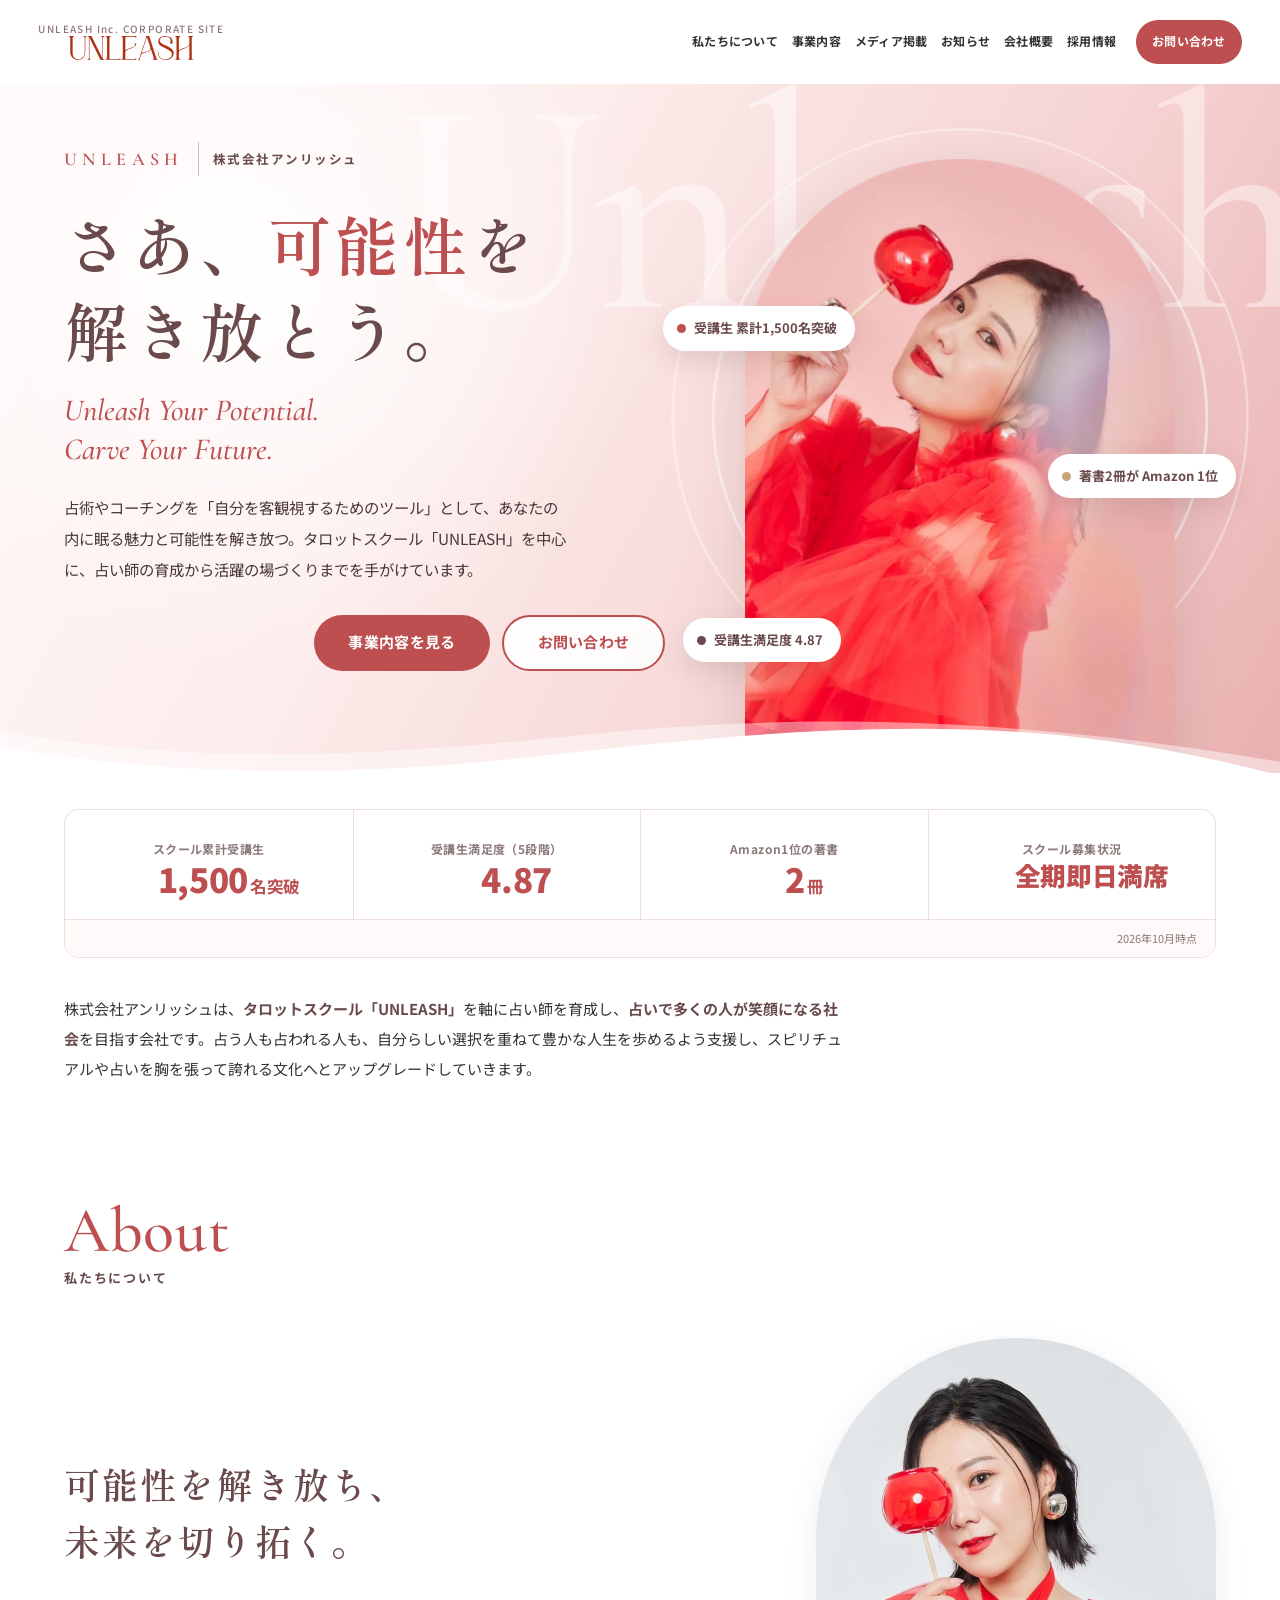
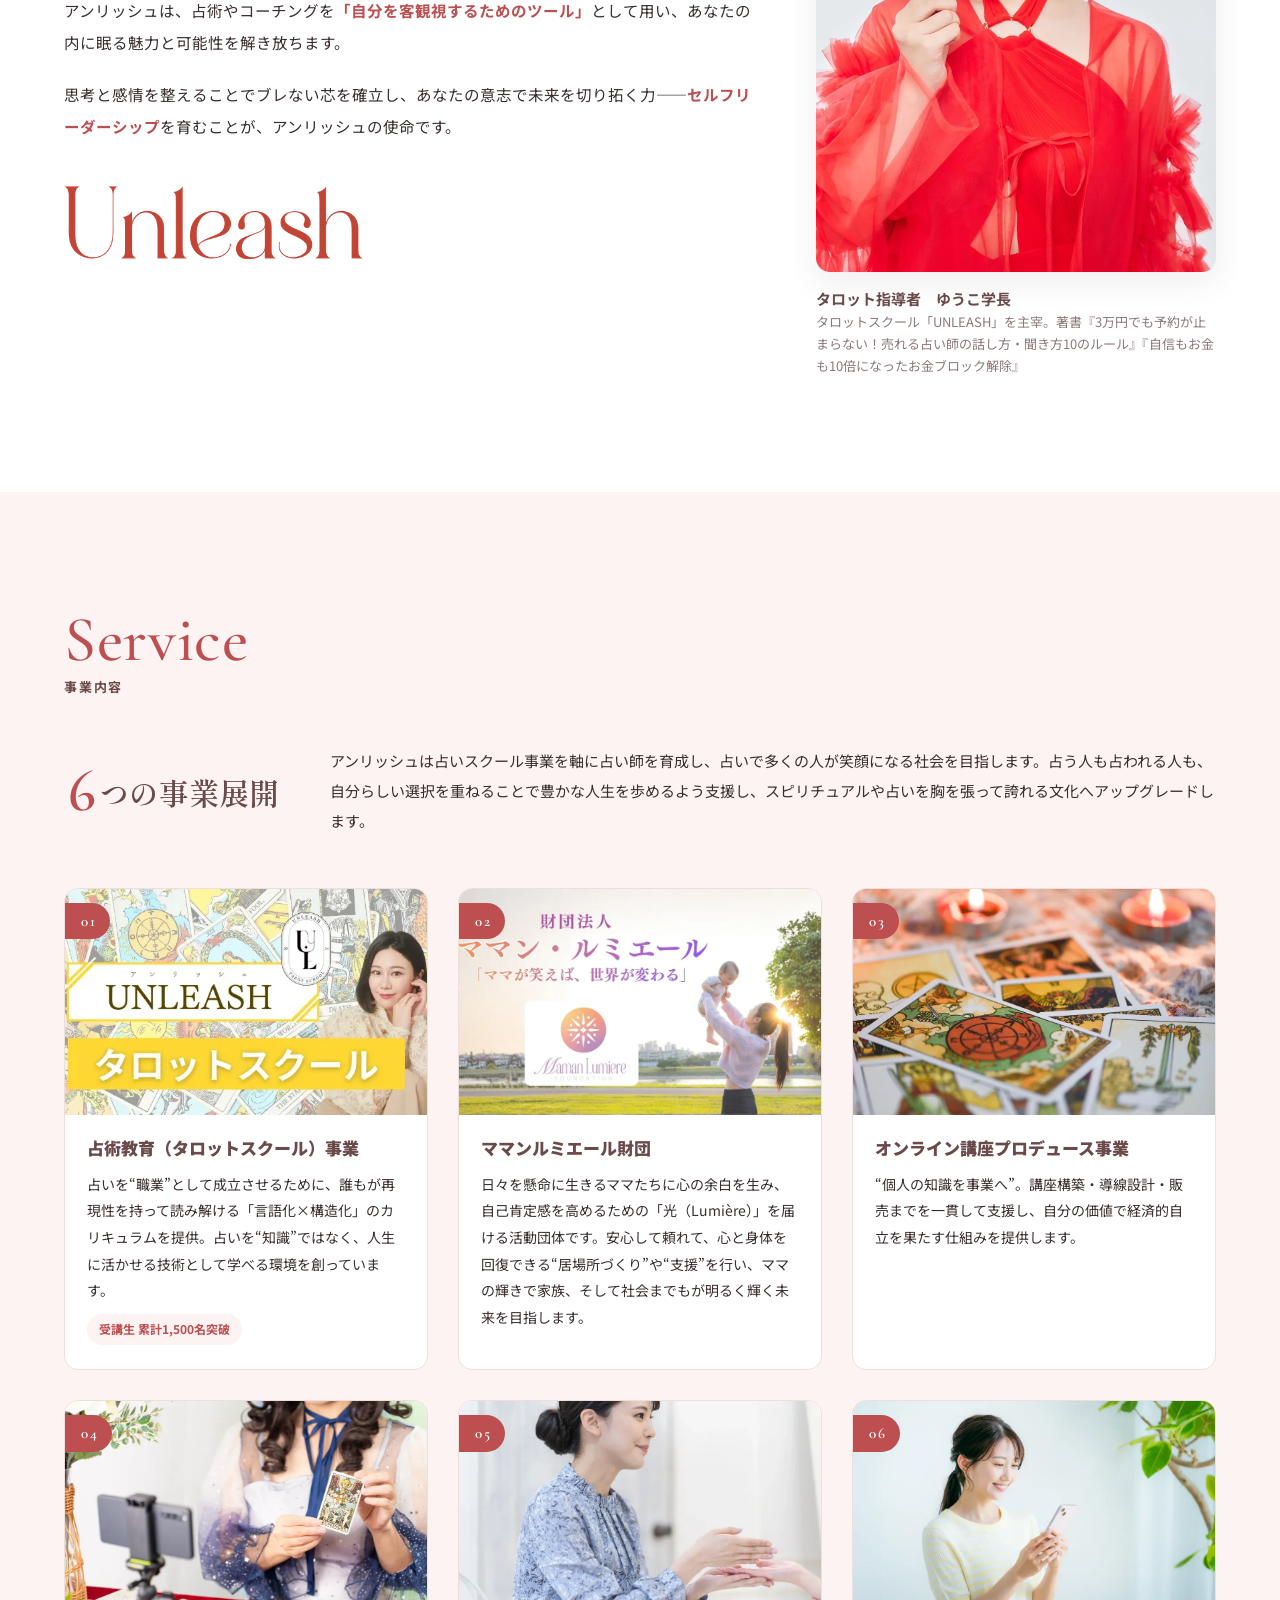
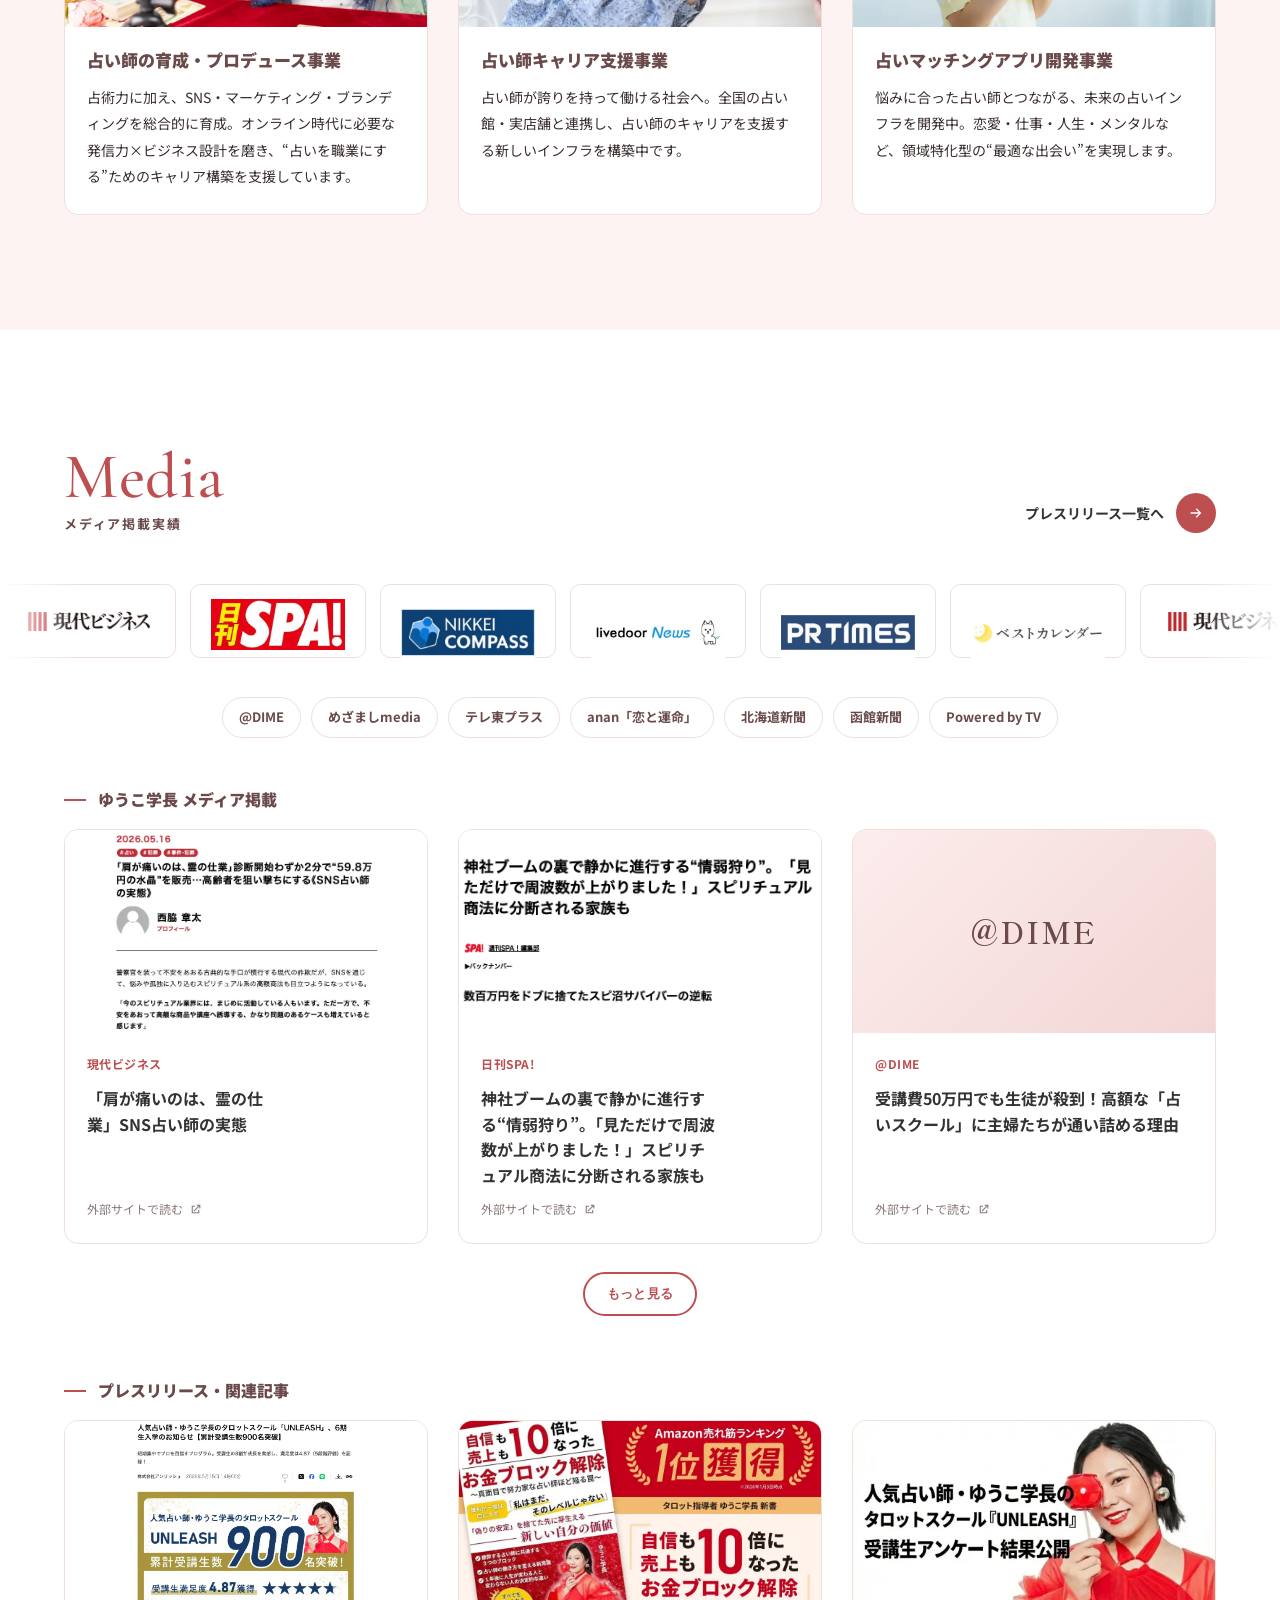
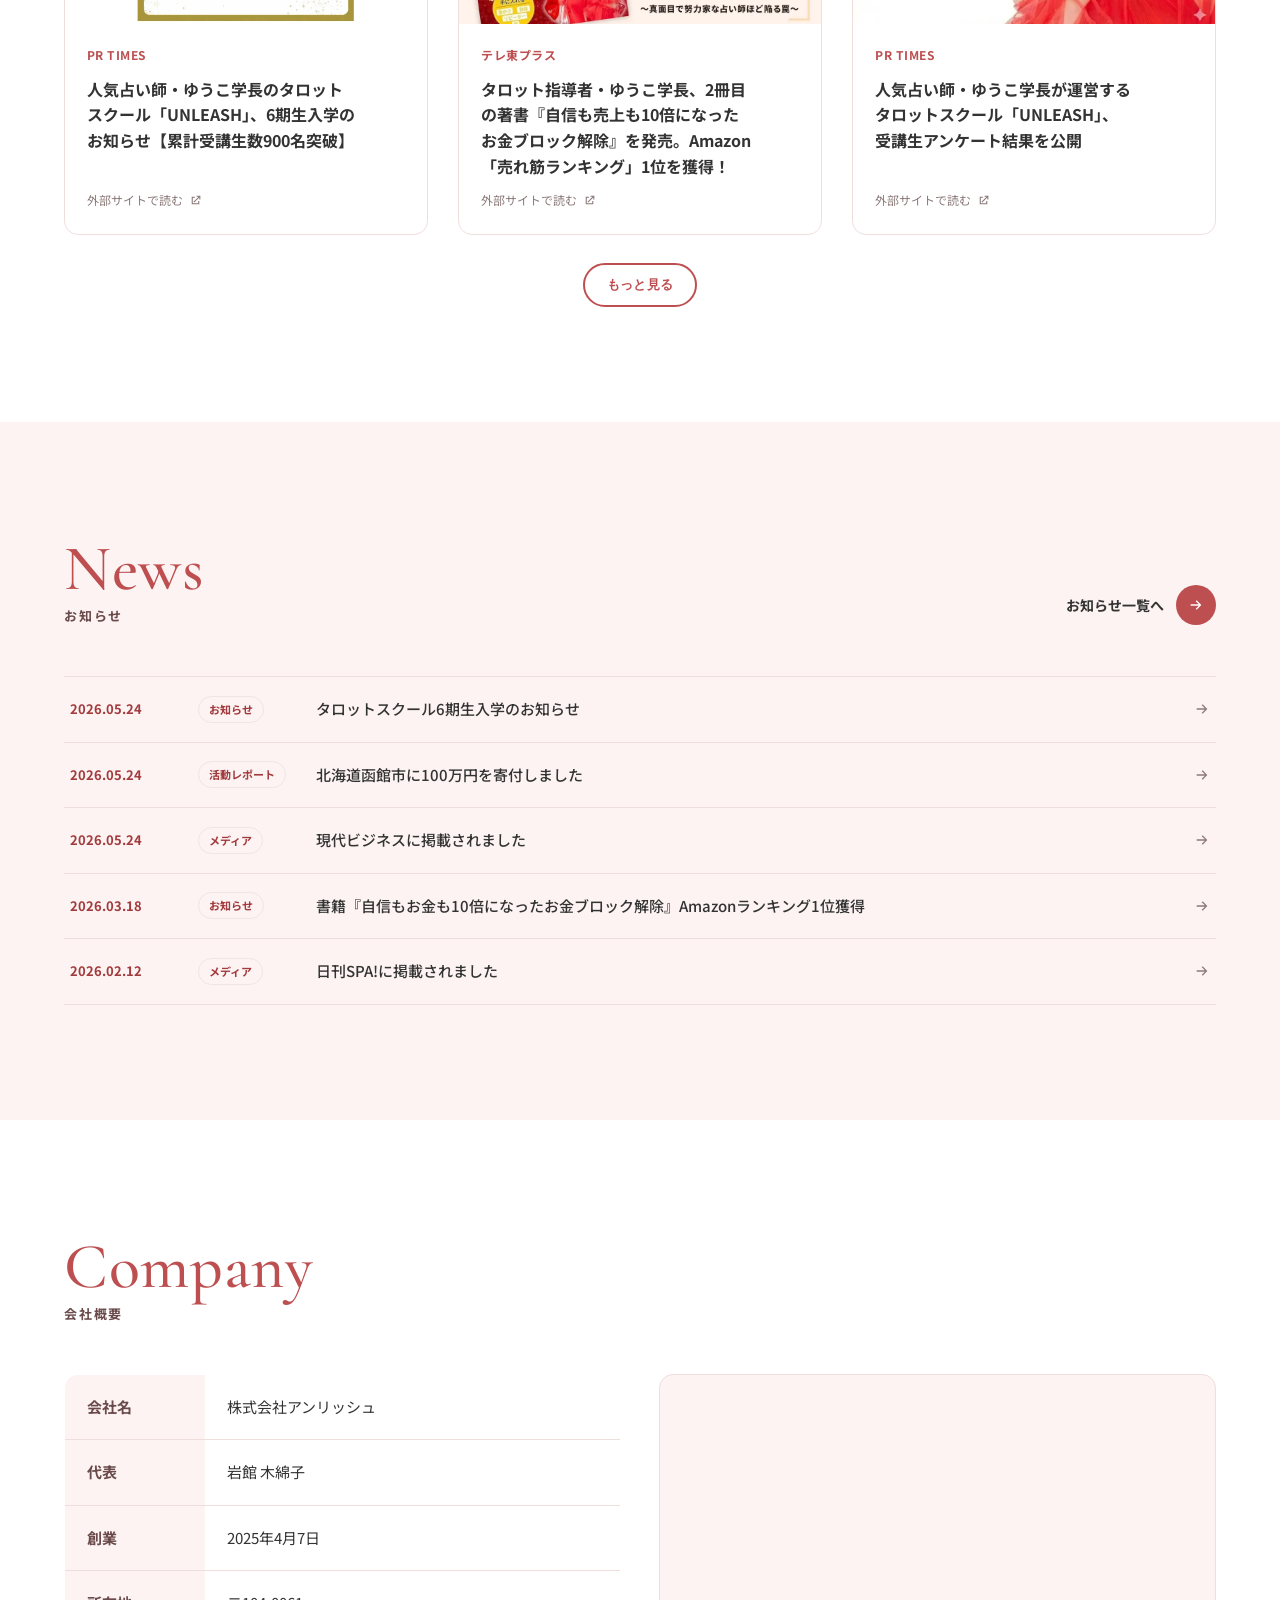
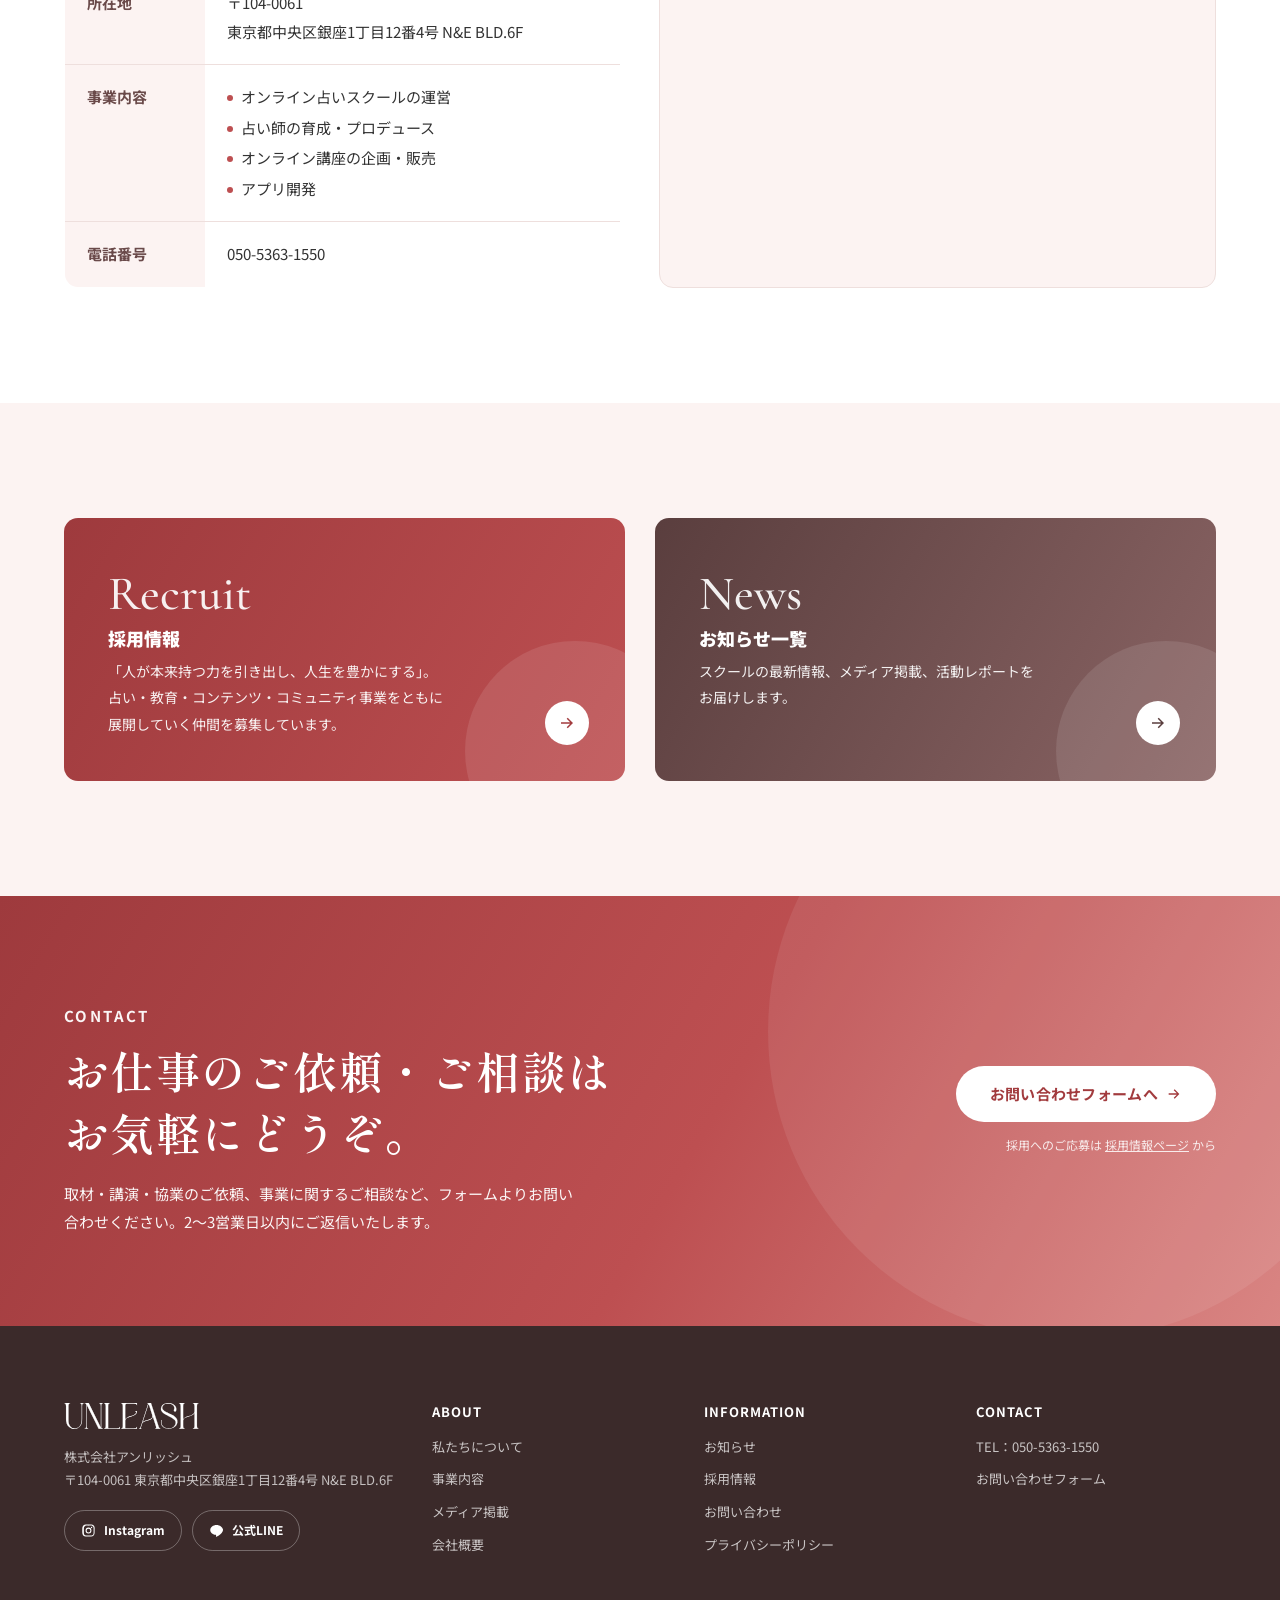
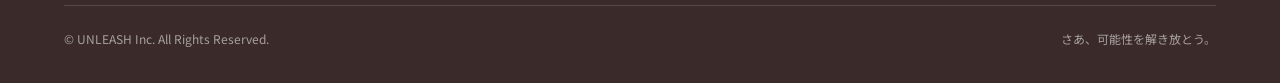
==== commit b4069207: "Add files via upload" ====
--- a/index.html
+++ b/index.html
@@ -4,17 +4,17 @@
 <meta charset="utf-8">
 <meta name="viewport" content="width=device-width, initial-scale=1, viewport-fit=cover">
 <title>株式会社アンリッシュ｜さあ、可能性を解き放とう ― タロットスクール「UNLEASH」</title>
-<meta name="description" content="株式会社アンリッシュは「可能性を解き放ち、未来を切り拓く」を理念に、タロットスクール「UNLEASH」を中心とした占術教育・占い師の育成とプロデュース・オンライン講座プロデュースなどの事業を展開しています。受講生は累計900名を突破。">
+<meta name="description" content="株式会社アンリッシュは「可能性を解き放ち、未来を切り拓く」を理念に、タロットスクール「UNLEASH」を中心とした占術教育・占い師の育成とプロデュース・オンライン講座プロデュースなどの事業を展開しています。受講生は累計1,500名を突破。">
 <meta property="og:type" content="website">
 <meta property="og:site_name" content="株式会社アンリッシュ">
 <meta property="og:title" content="株式会社アンリッシュ｜さあ、可能性を解き放とう ― タロットスクール「UNLEASH」">
-<meta property="og:description" content="株式会社アンリッシュは「可能性を解き放ち、未来を切り拓く」を理念に、タロットスクール「UNLEASH」を中心とした占術教育・占い師の育成とプロデュース・オンライン講座プロデュースなどの事業を展開しています。受講生は累計900名を突破。">
+<meta property="og:description" content="株式会社アンリッシュは「可能性を解き放ち、未来を切り拓く」を理念に、タロットスクール「UNLEASH」を中心とした占術教育・占い師の育成とプロデュース・オンライン講座プロデュースなどの事業を展開しています。受講生は累計1,500名を突破。">
 <meta property="og:locale" content="ja_JP">
 <meta name="twitter:card" content="summary_large_image">
-<link rel="canonical" href="https://shun-pixel.github.io/unleash/">
-<meta property="og:url" content="https://shun-pixel.github.io/unleash/">
-<meta property="og:image" content="https://shun-pixel.github.io/unleash/og-image.jpg">
-<script type="application/ld+json">{"@context": "https://schema.org", "@graph": [{"@type": "Organization", "name": "株式会社アンリッシュ", "alternateName": "UNLEASH Inc.", "foundingDate": "2025-04-07", "telephone": "050-5363-1550", "address": {"@type": "PostalAddress", "postalCode": "104-0061", "addressRegion": "東京都", "addressLocality": "中央区", "streetAddress": "銀座1丁目12番4号 N&E BLD.6F", "addressCountry": "JP"}, "description": "タロットスクール「UNLEASH」を中心に、占術教育・占い師の育成とプロデュース・オンライン講座プロデュースなどを行う会社。", "founder": {"@type": "Person", "name": "岩館木綿子"}, "sameAs": ["https://www.instagram.com/yukogakuchou_tarot/"], "url": "https://shun-pixel.github.io/unleash/"}]}</script>
+<link rel="canonical" href="https://unleash.co.jp/">
+<meta property="og:url" content="https://unleash.co.jp/">
+<meta property="og:image" content="https://unleash.co.jp/og-image.jpg">
+<script type="application/ld+json">{"@context": "https://schema.org", "@graph": [{"@type": "Organization", "name": "株式会社アンリッシュ", "alternateName": "UNLEASH Inc.", "foundingDate": "2025-04-07", "telephone": "050-5363-1550", "address": {"@type": "PostalAddress", "postalCode": "104-0061", "addressRegion": "東京都", "addressLocality": "中央区", "streetAddress": "銀座1丁目12番4号 N&E BLD.6F", "addressCountry": "JP"}, "description": "タロットスクール「UNLEASH」を中心に、占術教育・占い師の育成とプロデュース・オンライン講座プロデュースなどを行う会社。", "founder": {"@type": "Person", "name": "岩館木綿子"}, "sameAs": ["https://www.instagram.com/yukogakuchou_tarot/"], "url": "https://unleash.co.jp/"}]}</script>
 <link rel="icon" href="favicon.svg" type="image/svg+xml">
 <link rel="preconnect" href="https://fonts.googleapis.com">
 <link rel="preconnect" href="https://fonts.gstatic.com" crossorigin>
@@ -77,7 +77,7 @@
     <div class="hero__visual">
       <svg class="hero__rings" viewBox="0 0 100 100" aria-hidden="true"><circle cx="50" cy="50" r="27" fill="#fff" fill-opacity=".55"/><circle cx="50" cy="50" r="33" fill="none" stroke="#fff" stroke-opacity=".8" stroke-width=".5"/><circle cx="50" cy="50" r="39.5" fill="none" stroke="#fff" stroke-opacity=".55" stroke-width=".45"/><circle cx="50" cy="50" r="46" fill="none" stroke="#fff" stroke-opacity=".35" stroke-width=".4"/></svg>
       <img src="hero-yuko.webp" alt="タロット指導者 ゆうこ学長" width="900" height="1285" fetchpriority="high">
-      <span class="hero__chip hero__chip--a">受講生 累計900名突破</span>
+      <span class="hero__chip hero__chip--a">受講生 累計1,500名突破</span>
       <span class="hero__chip hero__chip--b">著書2冊が Amazon 1位</span>
       <span class="hero__chip hero__chip--c">受講生満足度 4.87</span>
     </div>
@@ -88,11 +88,11 @@
 <section class="stats-wrap" aria-label="実績">
   <div class="container">
     <dl class="stats stats--4">
-      <div class="stat"><dt class="stat__label">スクール累計受講生</dt><dd class="stat__num">900<small>名突破</small></dd></div>
+      <div class="stat"><dt class="stat__label">スクール累計受講生</dt><dd class="stat__num">1,500<small>名突破</small></dd></div>
       <div class="stat"><dt class="stat__label">受講生満足度（5段階）</dt><dd class="stat__num">4.87</dd></div>
       <div class="stat"><dt class="stat__label">Amazon1位の著書</dt><dd class="stat__num">2<small>冊</small></dd></div>
-      <div class="stat"><dt class="stat__label">4期・5期の定員</dt><dd class="stat__num">100<small>名満席</small></dd></div>
-      <div class="stats__note">2026年5月時点</div>
+      <div class="stat"><dt class="stat__label">スクール募集状況</dt><dd class="stat__num stat__num--text">全期即日満席</dd></div>
+      <div class="stats__note">2026年10月時点</div>
     </dl>
     <p class="intro">株式会社アンリッシュは、<strong>タロットスクール「UNLEASH」</strong>を軸に占い師を育成し、<strong>占いで多くの人が笑顔になる社会</strong>を目指す会社です。占う人も占われる人も、自分らしい選択を重ねて豊かな人生を歩めるよう支援し、スピリチュアルや占いを胸を張って誇れる文化へとアップグレードしていきます。</p>
   </div>
@@ -130,7 +130,7 @@
     <div class="grid-3 reveal">
       <article class="svc">
         <figure class="svc__img"><img src="svc-school.webp" alt="タロットスクール UNLEASH" width="600" height="337" loading="lazy"><span class="svc__no">01</span></figure>
-        <div class="svc__body"><h3>占術教育（タロットスクール）事業</h3><p>占いを“職業”として成立させるために、誰もが再現性を持って読み解ける「言語化×構造化」のカリキュラムを提供。占いを“知識”ではなく、人生に活かせる技術として学べる環境を創っています。</p><span class="svc__tag">受講生 累計900名突破</span></div>
+        <div class="svc__body"><h3>占術教育（タロットスクール）事業</h3><p>占いを“職業”として成立させるために、誰もが再現性を持って読み解ける「言語化×構造化」のカリキュラムを提供。占いを“知識”ではなく、人生に活かせる技術として学べる環境を創っています。</p><span class="svc__tag">受講生 累計1,500名突破</span></div>
       </article>
       <article class="svc">
         <figure class="svc__img"><img src="svc-maman.webp" alt="財団法人 ママン・ルミエール" width="1000" height="563" loading="lazy"><span class="svc__no">02</span></figure>
@@ -166,20 +166,28 @@
   <div class="marquee reveal" aria-label="掲載メディア">
     <div class="marquee__track">
       <ul class="marquee__list">
+        <li><img src="media-gendai.webp" alt="現代ビジネス" loading="lazy"></li>
+        <li><img src="media-spa.webp" alt="日刊SPA!" loading="lazy"></li>
         <li><img src="media-nikkei-compass.webp" alt="NIKKEI COMPASS" loading="lazy"></li>
         <li><img src="media-livedoor.webp" alt="livedoor News" loading="lazy"></li>
         <li><img src="media-prtimes.webp" alt="PR TIMES" loading="lazy"></li>
         <li><img src="media-bestcalendar.webp" alt="ベストカレンダー" loading="lazy"></li>
+        <li><img src="media-gendai.webp" alt="" loading="lazy"></li>
+        <li><img src="media-spa.webp" alt="" loading="lazy"></li>
         <li><img src="media-nikkei-compass.webp" alt="" loading="lazy"></li>
         <li><img src="media-livedoor.webp" alt="" loading="lazy"></li>
         <li><img src="media-prtimes.webp" alt="" loading="lazy"></li>
         <li><img src="media-bestcalendar.webp" alt="" loading="lazy"></li>
       </ul>
       <ul class="marquee__list" aria-hidden="true">
+        <li><img src="media-gendai.webp" alt="" loading="lazy"></li>
+        <li><img src="media-spa.webp" alt="" loading="lazy"></li>
         <li><img src="media-nikkei-compass.webp" alt="" loading="lazy"></li>
         <li><img src="media-livedoor.webp" alt="" loading="lazy"></li>
         <li><img src="media-prtimes.webp" alt="" loading="lazy"></li>
         <li><img src="media-bestcalendar.webp" alt="" loading="lazy"></li>
+        <li><img src="media-gendai.webp" alt="" loading="lazy"></li>
+        <li><img src="media-spa.webp" alt="" loading="lazy"></li>
         <li><img src="media-nikkei-compass.webp" alt="" loading="lazy"></li>
         <li><img src="media-livedoor.webp" alt="" loading="lazy"></li>
         <li><img src="media-prtimes.webp" alt="" loading="lazy"></li>
@@ -188,10 +196,43 @@
     </div>
   </div>
   <div class="container">
-    <ul class="media-names reveal" aria-label="掲載・出演メディア">
-      <li>現代ビジネス</li><li>日刊SPA!</li><li>めざましmedia</li><li>テレ東プラス</li><li>anan「恋と運命」</li><li>北海道新聞</li><li>函館新聞</li><li>Powered by TV</li>
+    <ul class="media-names reveal" aria-label="その他の掲載・出演メディア">
+      <li>@DIME</li><li>めざましmedia</li><li>テレ東プラス</li><li>anan「恋と運命」</li><li>北海道新聞</li><li>函館新聞</li><li>Powered by TV</li>
     </ul>
-    <div class="grid-3 reveal">
+    <h3 class="media-sub reveal">ゆうこ学長 メディア掲載</h3>
+    <div class="grid-3 reveal" id="media-articles">
+      <a class="card" href="https://gendai.media/articles/-/166918" target="_blank" rel="noopener">
+        <div class="card__img card__img--contain"><img src="news-gendai.webp" alt="" width="658" height="499" loading="lazy"></div>
+        <div class="card__body"><span class="card__src">現代ビジネス</span><h3 class="card__title">「肩が痛いのは、霊の仕業」SNS占い師の実態</h3><span class="card__ext">外部サイトで読む<svg viewBox="0 0 24 24" aria-hidden="true"><path d="M14 3h7v7h-2V6.4l-9.3 9.3-1.4-1.4L17.6 5H14V3zM5 5h6v2H7v10h10v-4h2v6H5V5z"/></svg></span></div>
+      </a>
+      <a class="card" href="https://nikkan-spa.jp/2145554" target="_blank" rel="noopener">
+        <div class="card__img card__img--contain"><img src="news-spa.webp" alt="" width="762" height="341" loading="lazy"></div>
+        <div class="card__body"><span class="card__src">日刊SPA!</span><h3 class="card__title">神社ブームの裏で静かに進行する“情弱狩り”。「見ただけで周波数が上がりました！」スピリチュアル商法に分断される家族も</h3><span class="card__ext">外部サイトで読む<svg viewBox="0 0 24 24" aria-hidden="true"><path d="M14 3h7v7h-2V6.4l-9.3 9.3-1.4-1.4L17.6 5H14V3zM5 5h6v2H7v10h10v-4h2v6H5V5z"/></svg></span></div>
+      </a>
+      <a class="card" href="https://dime.jp/genre/2148518/" target="_blank" rel="noopener">
+        <div class="card__img card__img--text" aria-hidden="true"><span>@DIME</span></div>
+        <div class="card__body"><span class="card__src">@DIME</span><h3 class="card__title">受講費50万円でも生徒が殺到！高額な「占いスクール」に主婦たちが通い詰める理由</h3><span class="card__ext">外部サイトで読む<svg viewBox="0 0 24 24" aria-hidden="true"><path d="M14 3h7v7h-2V6.4l-9.3 9.3-1.4-1.4L17.6 5H14V3zM5 5h6v2H7v10h10v-4h2v6H5V5z"/></svg></span></div>
+      </a>
+      <a class="card is-hidden" href="https://dime.jp/genre/2127122/" target="_blank" rel="noopener">
+        <div class="card__img card__img--text" aria-hidden="true"><span>@DIME</span></div>
+        <div class="card__body"><span class="card__src">@DIME</span><h3 class="card__title">「御札を捨てたら人生が変わった」ネグレクト、婚約破棄、スピ依存……どん底だった私が年商2.8億円を稼ぐまで</h3><span class="card__ext">外部サイトで読む<svg viewBox="0 0 24 24" aria-hidden="true"><path d="M14 3h7v7h-2V6.4l-9.3 9.3-1.4-1.4L17.6 5H14V3zM5 5h6v2H7v10h10v-4h2v6H5V5z"/></svg></span></div>
+      </a>
+      <a class="card is-hidden" href="https://www.hokkaido-np.co.jp/article/1314641/" target="_blank" rel="noopener">
+        <div class="card__img card__img--contain"><img src="news-hakodate.webp" alt="" width="798" height="826" loading="lazy"></div>
+        <div class="card__body"><span class="card__src">北海道新聞</span><h3 class="card__title">アンリッシュが函館市に100万円寄付</h3><span class="card__ext">外部サイトで読む<svg viewBox="0 0 24 24" aria-hidden="true"><path d="M14 3h7v7h-2V6.4l-9.3 9.3-1.4-1.4L17.6 5H14V3zM5 5h6v2H7v10h10v-4h2v6H5V5z"/></svg></span></div>
+      </a>
+      <a class="card is-hidden" href="https://digital.hakoshin.jp/news/politics/144103" target="_blank" rel="noopener">
+        <div class="card__img card__img--text" aria-hidden="true"><span>函館新聞</span></div>
+        <div class="card__body"><span class="card__src">函館新聞</span><h3 class="card__title">函館市への100万円の寄付について掲載されました</h3><span class="card__ext">外部サイトで読む<svg viewBox="0 0 24 24" aria-hidden="true"><path d="M14 3h7v7h-2V6.4l-9.3 9.3-1.4-1.4L17.6 5H14V3zM5 5h6v2H7v10h10v-4h2v6H5V5z"/></svg></span></div>
+      </a>
+      <a class="card is-hidden" href="https://www.city.hakodate.hokkaido.jp/docs/2020080500038/" target="_blank" rel="noopener">
+        <div class="card__img card__img--text" aria-hidden="true"><span>函館市</span></div>
+        <div class="card__body"><span class="card__src">函館市 公式サイト</span><h3 class="card__title">函館市への寄附について</h3><span class="card__ext">外部サイトで読む<svg viewBox="0 0 24 24" aria-hidden="true"><path d="M14 3h7v7h-2V6.4l-9.3 9.3-1.4-1.4L17.6 5H14V3zM5 5h6v2H7v10h10v-4h2v6H5V5z"/></svg></span></div>
+      </a>
+    </div>
+    <div class="news-more"><button class="btn btn--ghost" type="button" data-reveal="#media-articles">もっと見る</button></div>
+    <h3 class="media-sub reveal">プレスリリース・関連記事</h3>
+    <div class="grid-3 reveal" id="media-pr">
       <a class="card" href="https://prtimes.jp/main/html/rd/p/000000011.000167890.html" target="_blank" rel="noopener">
         <div class="card__img card__img--contain"><img src="topic-6ki.webp" alt="" width="759" height="697" loading="lazy"></div>
         <div class="card__body"><span class="card__src">PR TIMES</span><h3 class="card__title">人気占い師・ゆうこ学長のタロットスクール「UNLEASH」、6期生入学のお知らせ【累計受講生数900名突破】</h3><span class="card__ext">外部サイトで読む<svg viewBox="0 0 24 24" aria-hidden="true"><path d="M14 3h7v7h-2V6.4l-9.3 9.3-1.4-1.4L17.6 5H14V3zM5 5h6v2H7v10h10v-4h2v6H5V5z"/></svg></span></div>
@@ -217,7 +258,7 @@
         <div class="card__body"><span class="card__src">PR TIMES</span><h3 class="card__title">人気占い師・ゆうこ学長のタロットスクール「UNLEASH」、4期生入学のお知らせ【累計受講生数450名突破】</h3><span class="card__ext">外部サイトで読む<svg viewBox="0 0 24 24" aria-hidden="true"><path d="M14 3h7v7h-2V6.4l-9.3 9.3-1.4-1.4L17.6 5H14V3zM5 5h6v2H7v10h10v-4h2v6H5V5z"/></svg></span></div>
       </a>
     </div>
-    <div class="news-more"><button class="btn btn--ghost" type="button" data-reveal="#media .grid-3">もっと見る</button></div>
+    <div class="news-more"><button class="btn btn--ghost" type="button" data-reveal="#media-pr">もっと見る</button></div>
   </div>
 </section>
 
--- a/style.css
+++ b/style.css
@@ -589,3 +589,11 @@
 @media (max-width:600px){.sec-head{flex-wrap:wrap;align-items:flex-start}.sec-head .more{white-space:normal}}
 .cond th{width:190px}
 @media (max-width:600px){.cond th{width:100%}}
+
+/* Media: sub headings, text thumbnails, text stat */
+.media-sub{display:flex;align-items:center;gap:12px;font-size:16px;font-weight:900;color:var(--blue-ink);margin:0 0 18px}
+.media-sub::before{content:"";width:22px;height:2px;background:var(--blue)}
+.news-more + .media-sub{margin-top:clamp(40px,5vw,64px)}
+.card__img--text{display:grid;place-items:center;background:linear-gradient(135deg,#FCEDEC,#F2D6D5)}
+.card__img--text span{font-family:var(--font-min);font-size:clamp(22px,2.4vw,30px);font-weight:600;color:var(--blue-ink);letter-spacing:.06em}
+.stat__num--text{font-size:clamp(20px,2vw,28px)}
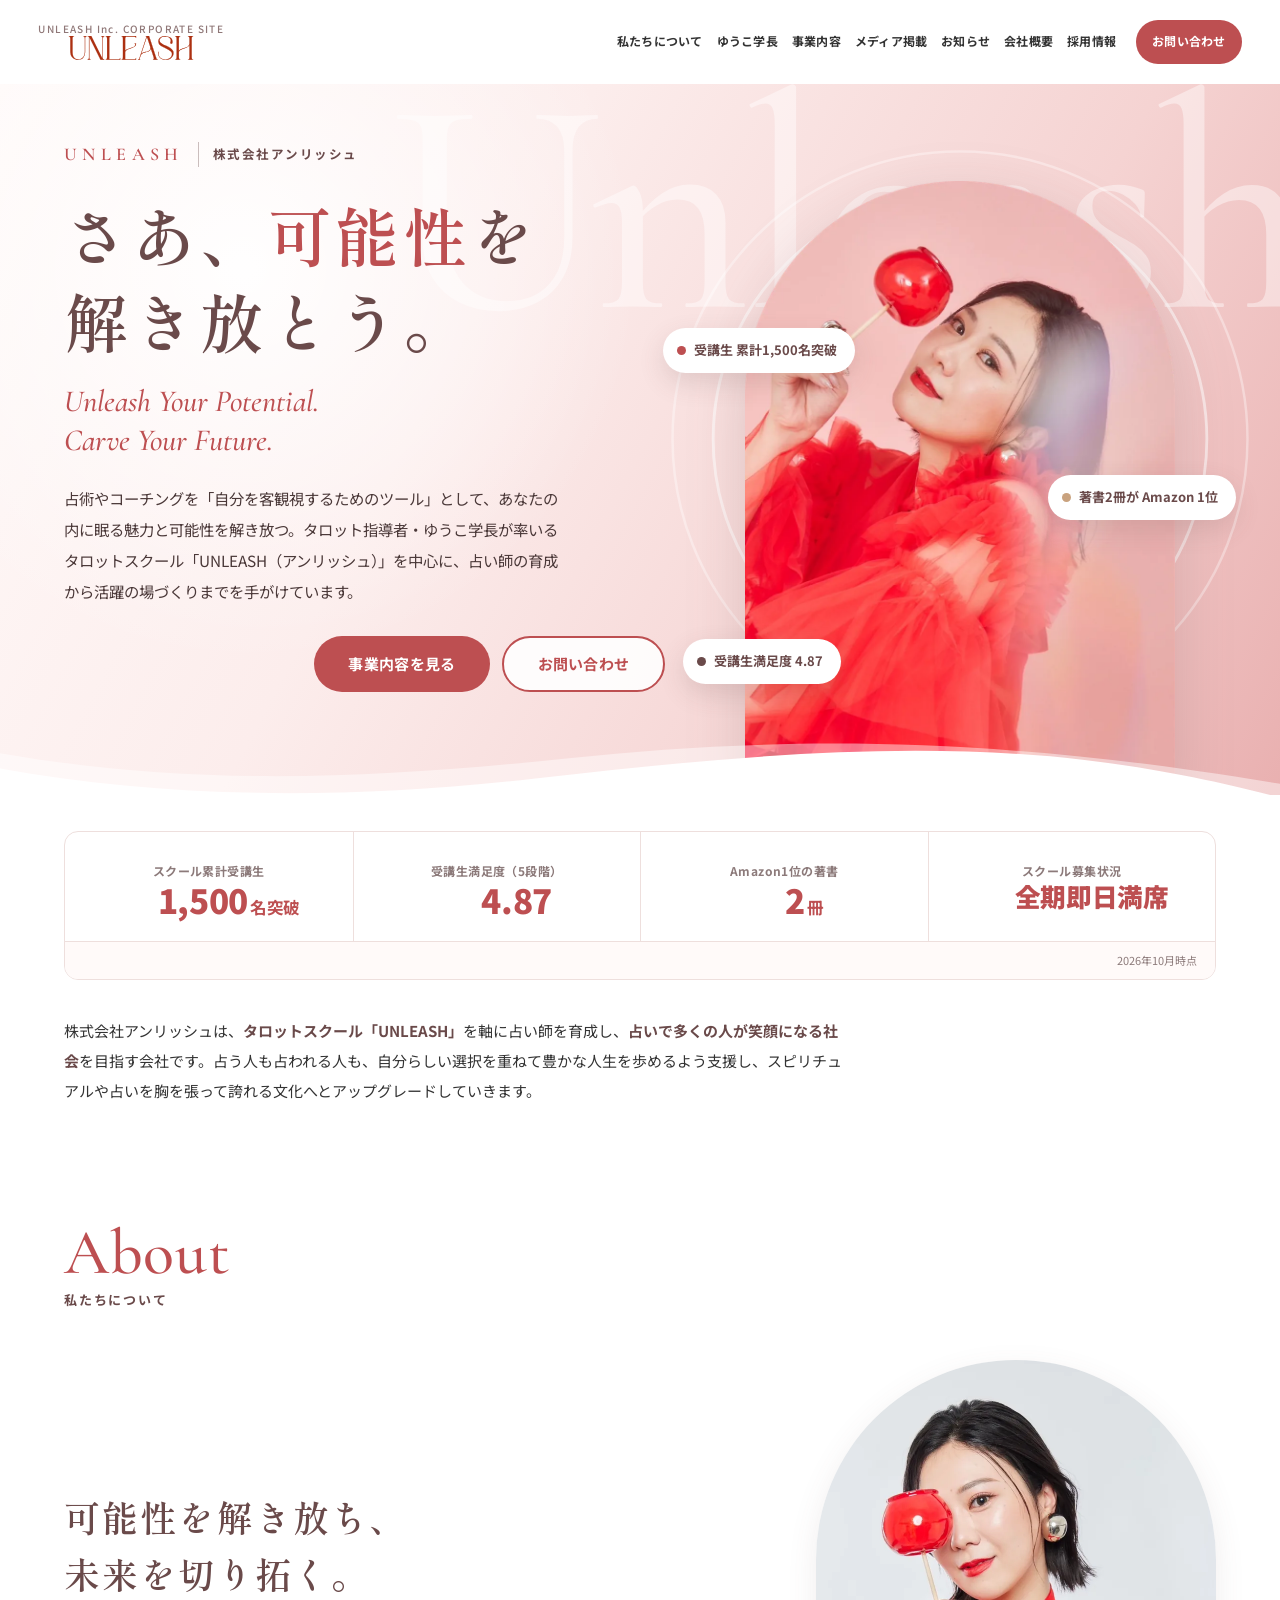
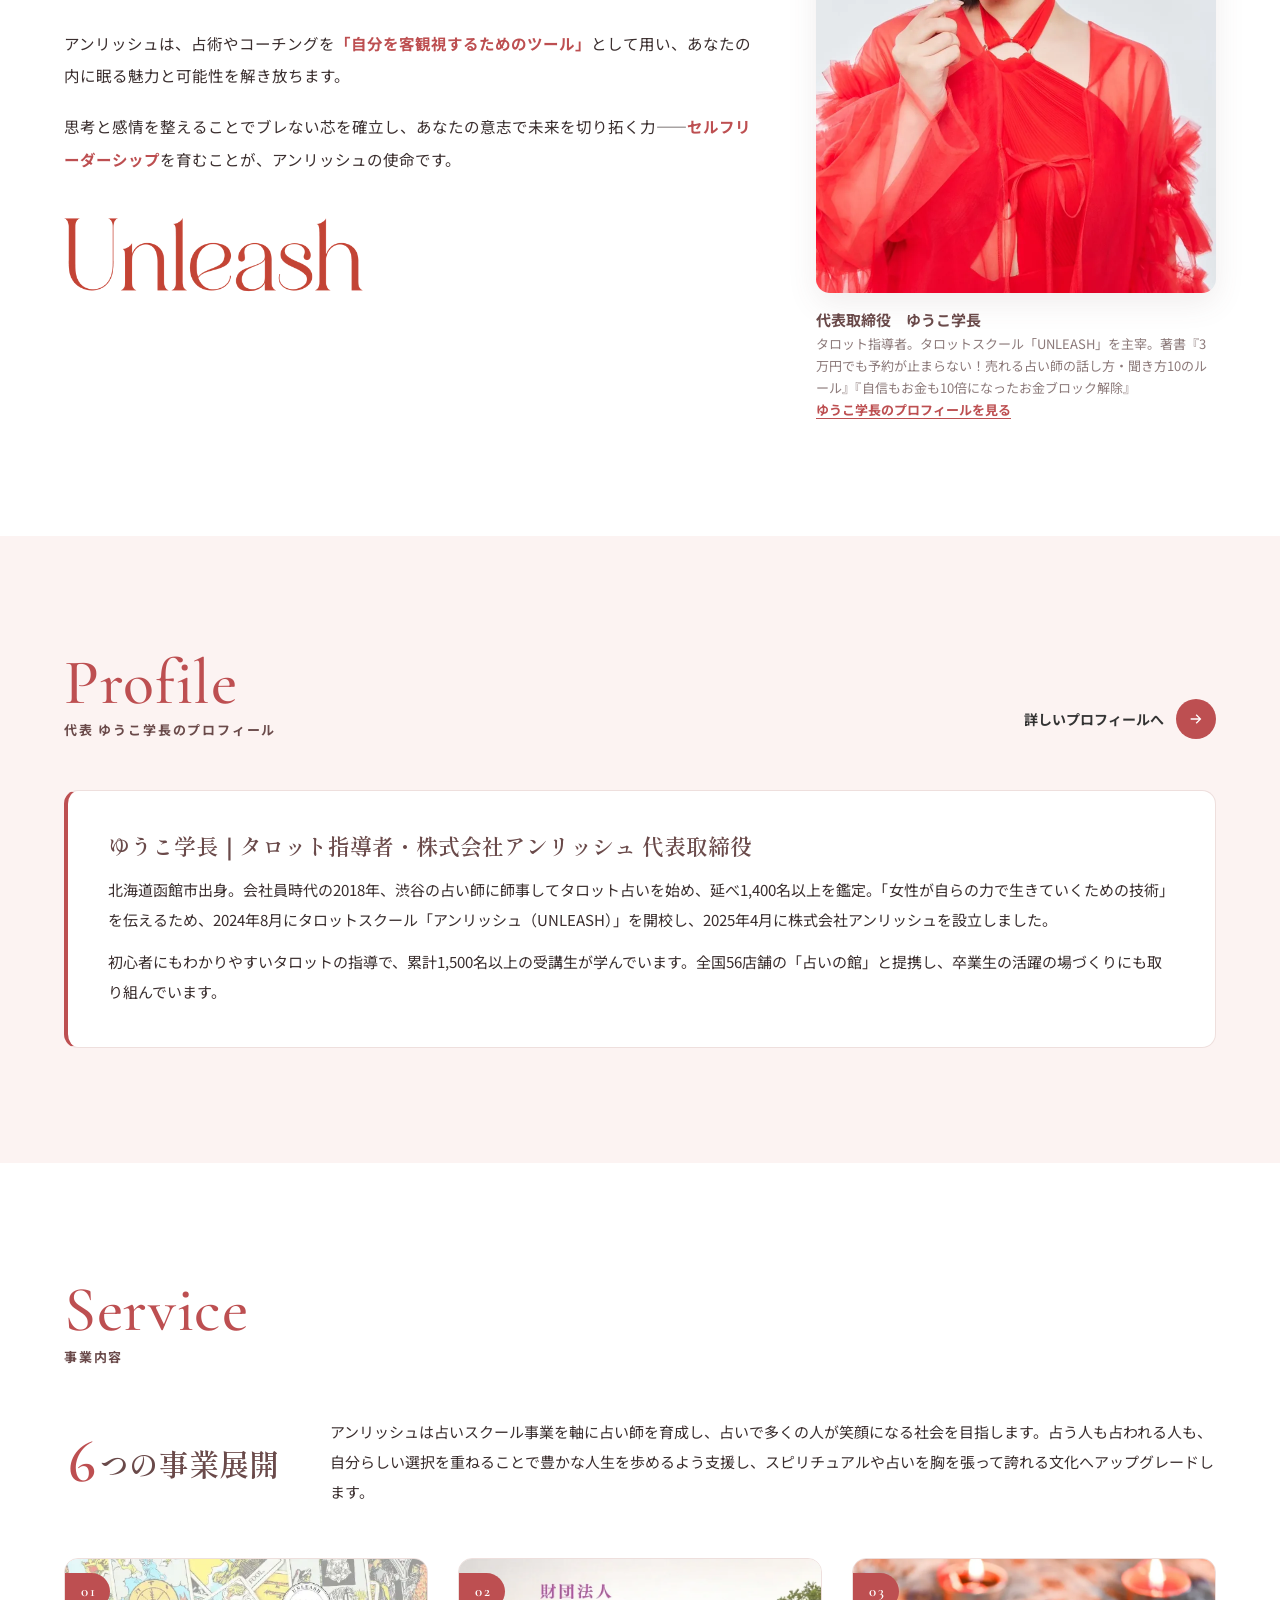
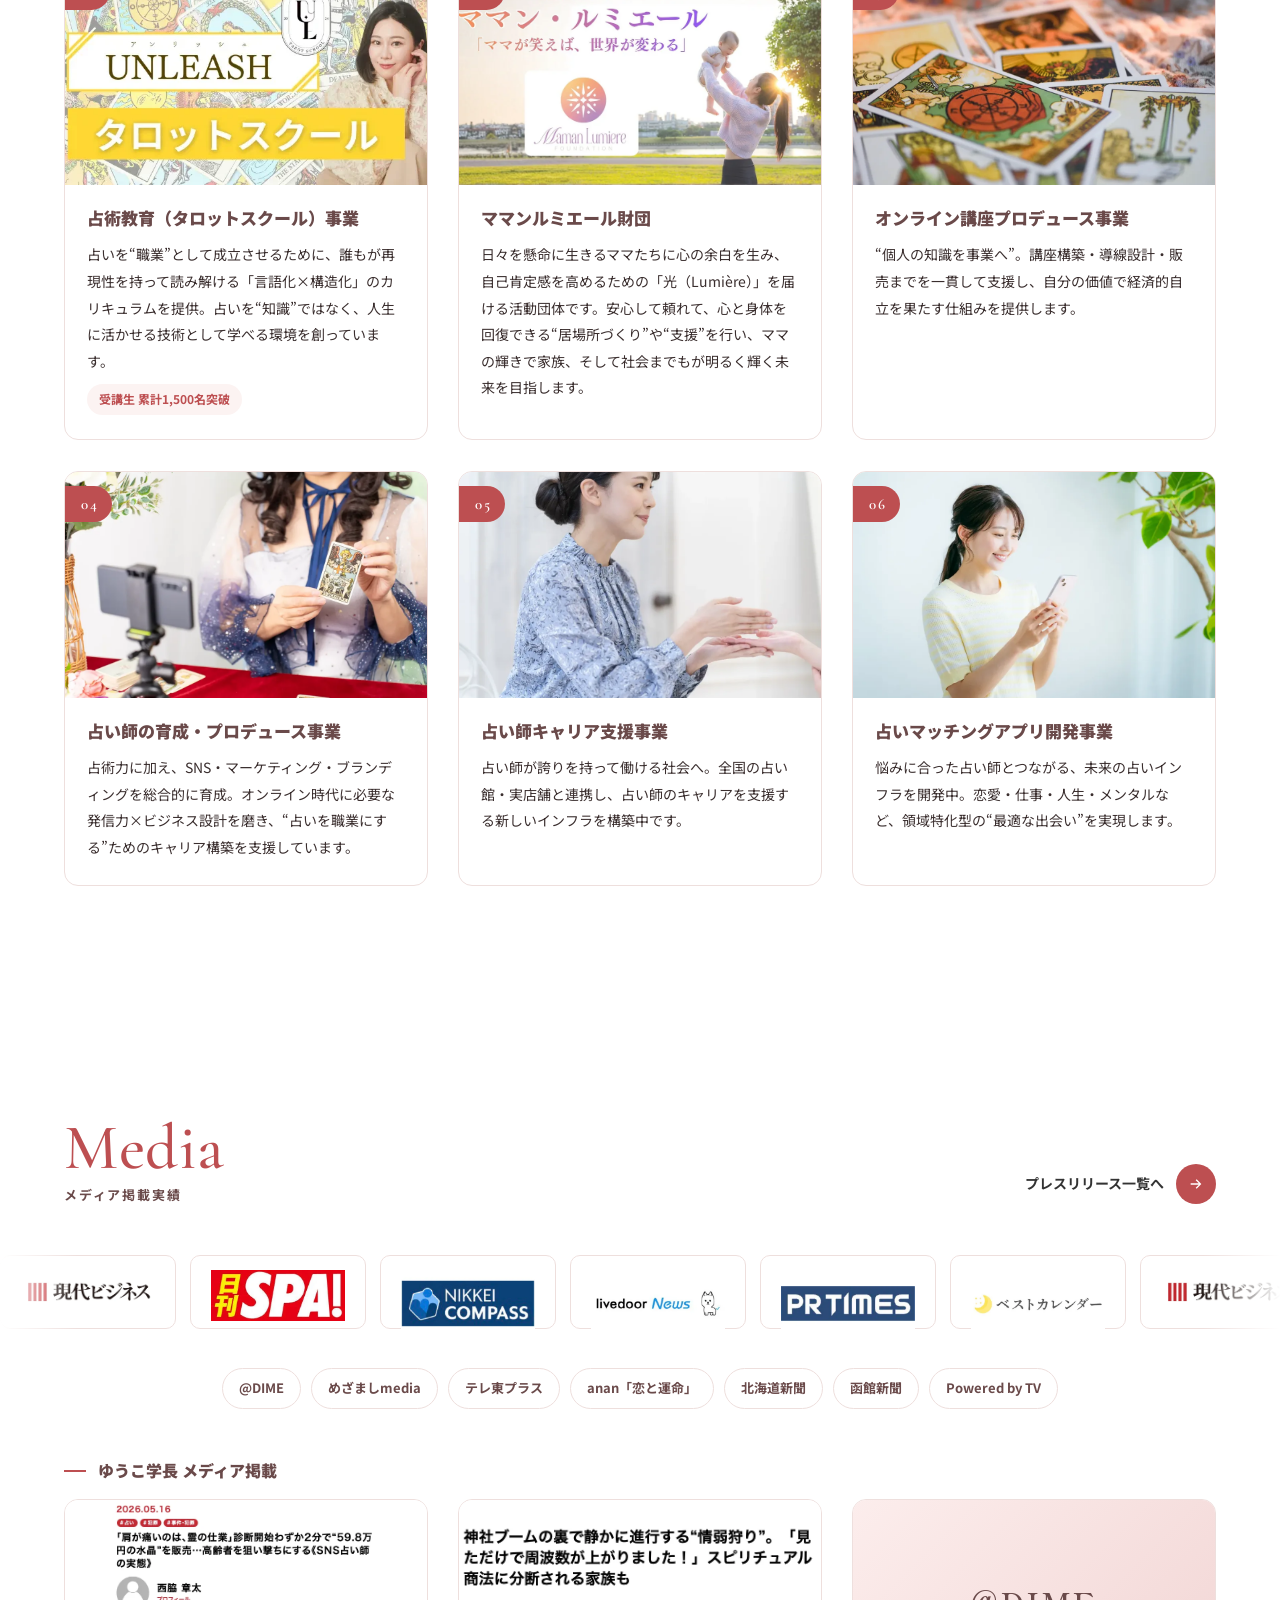
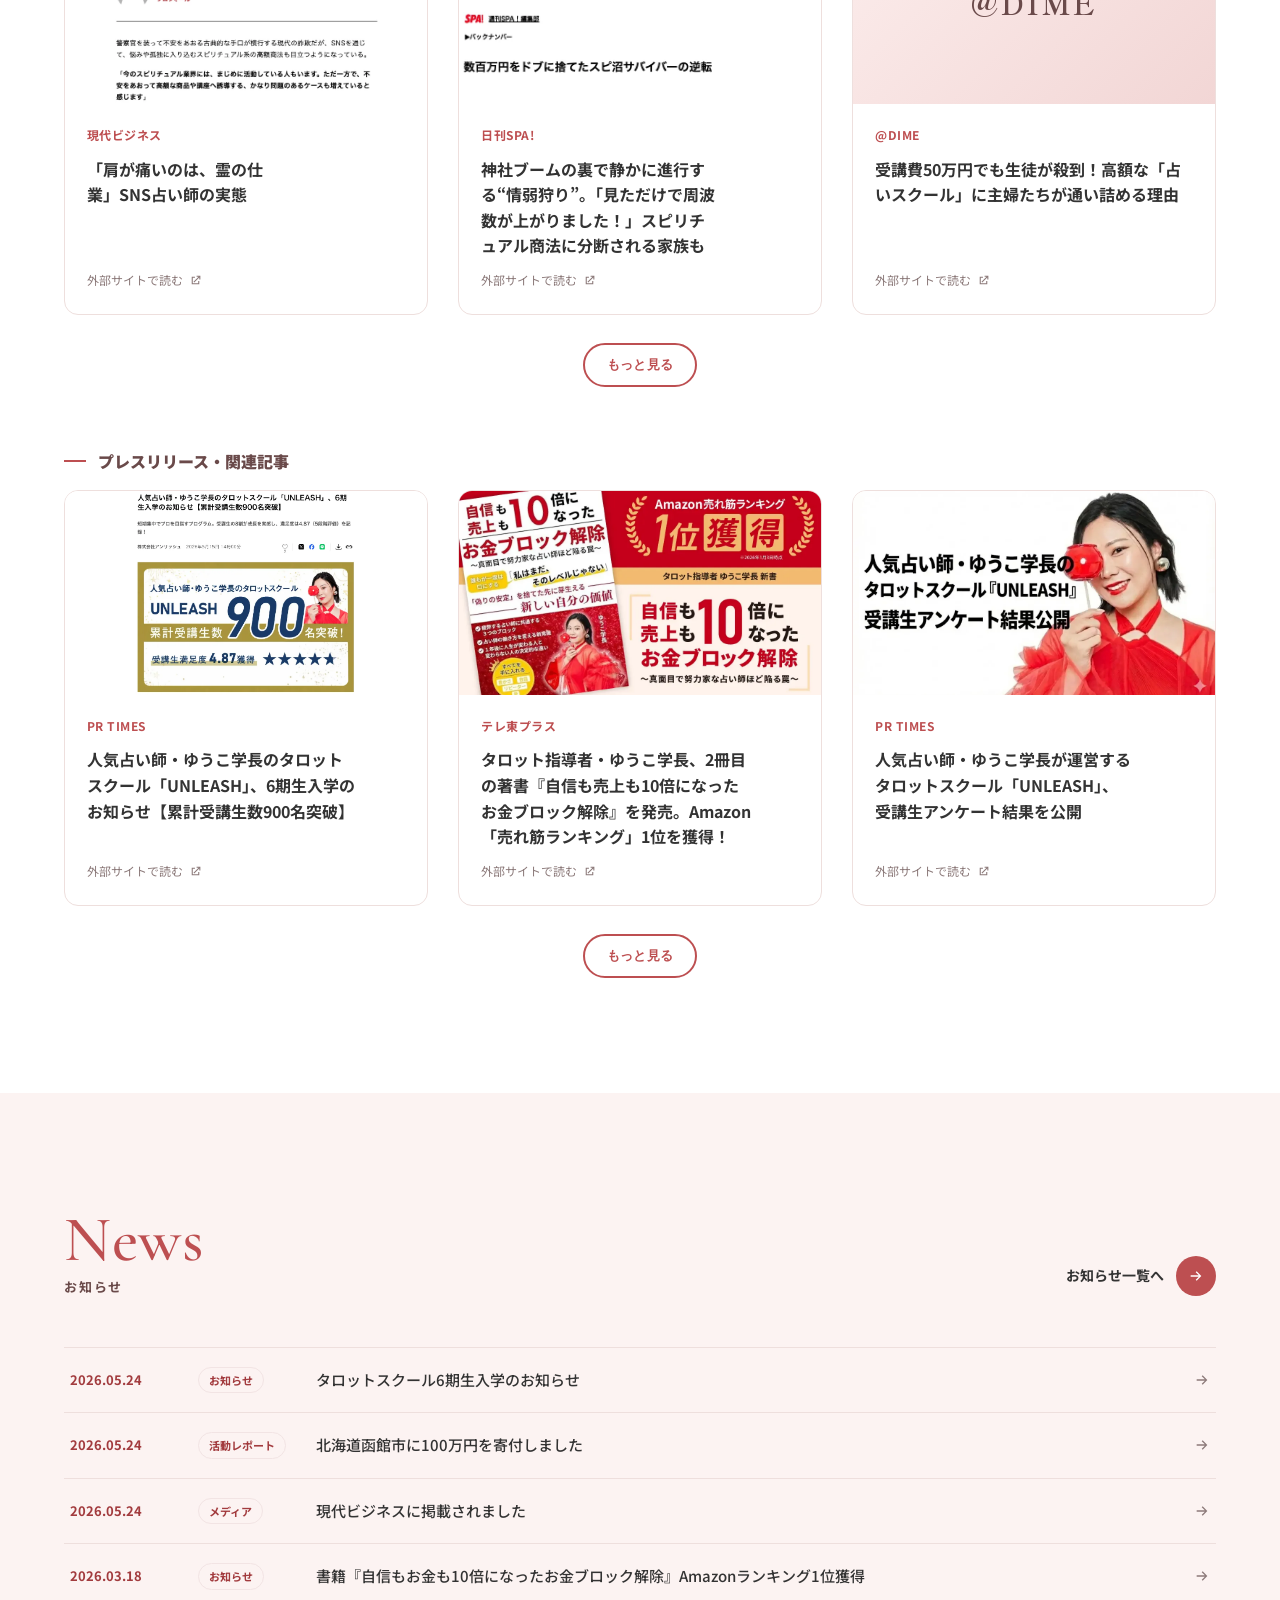
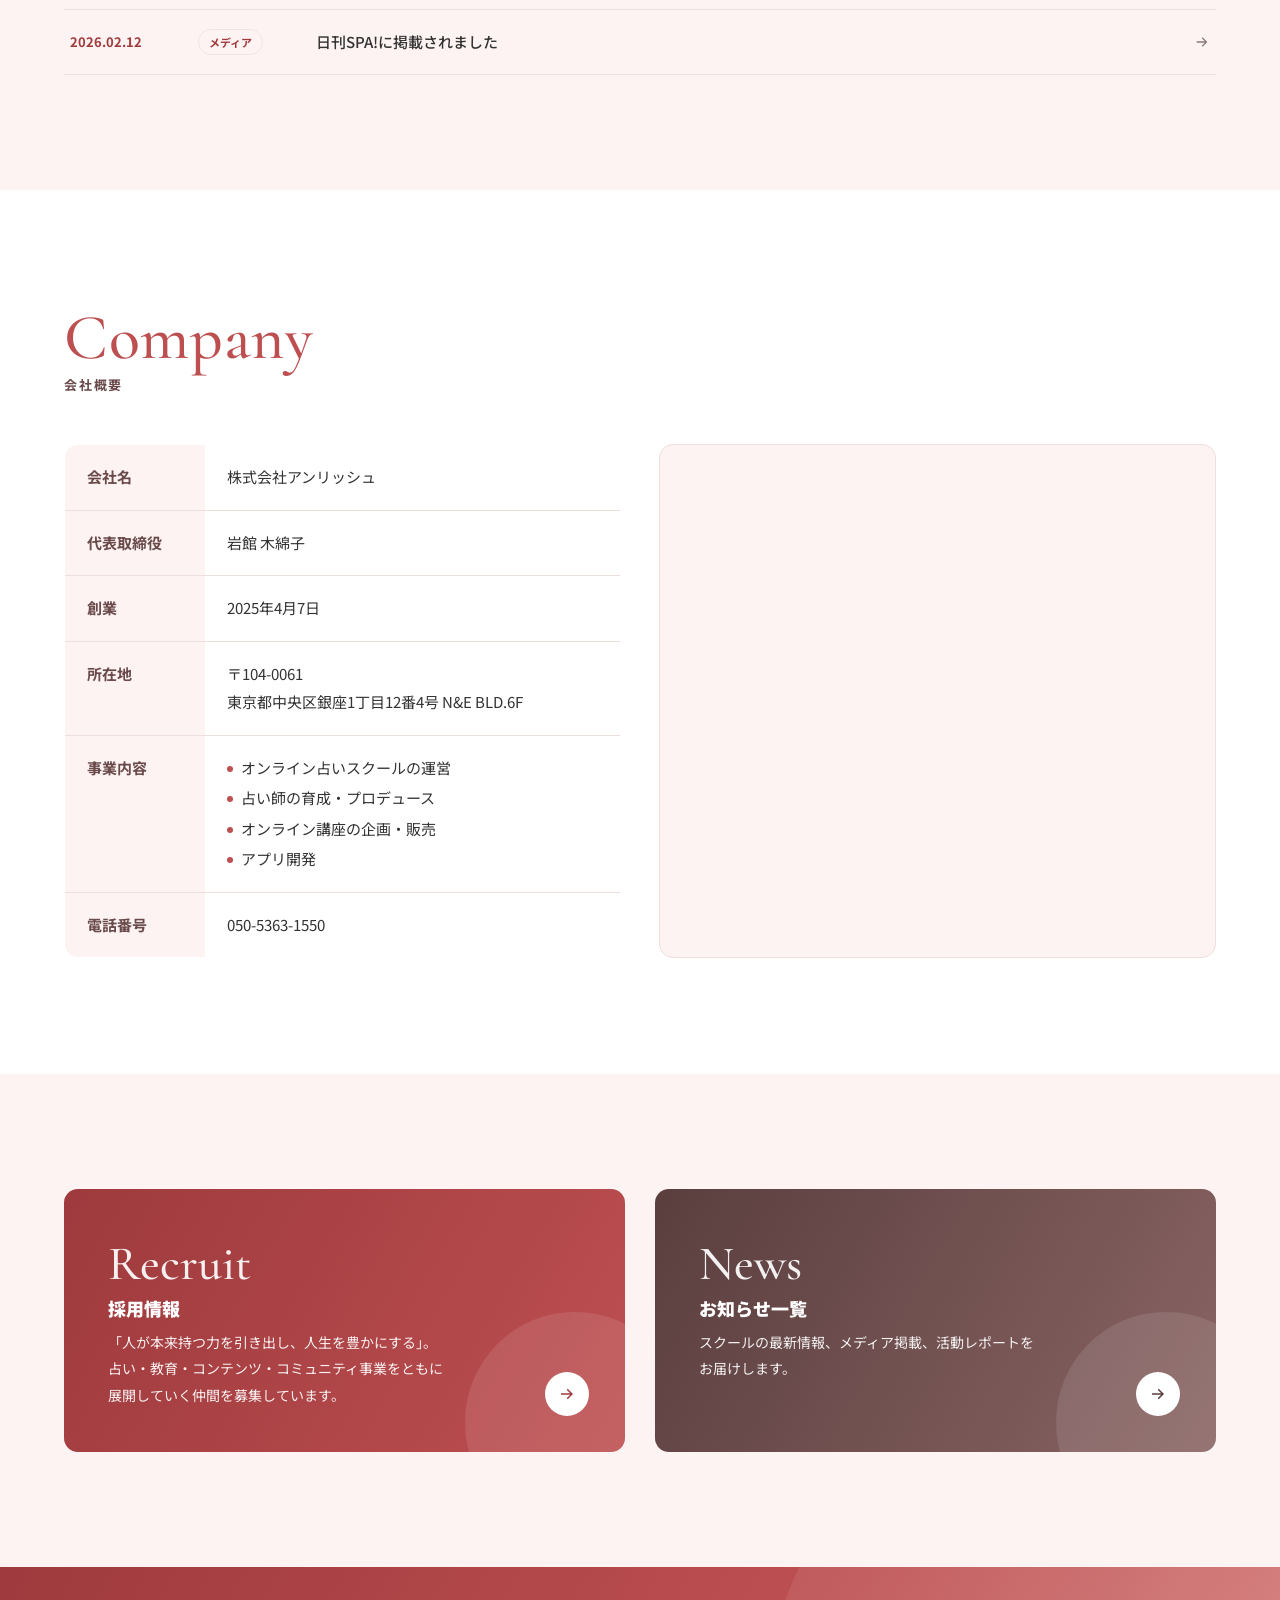
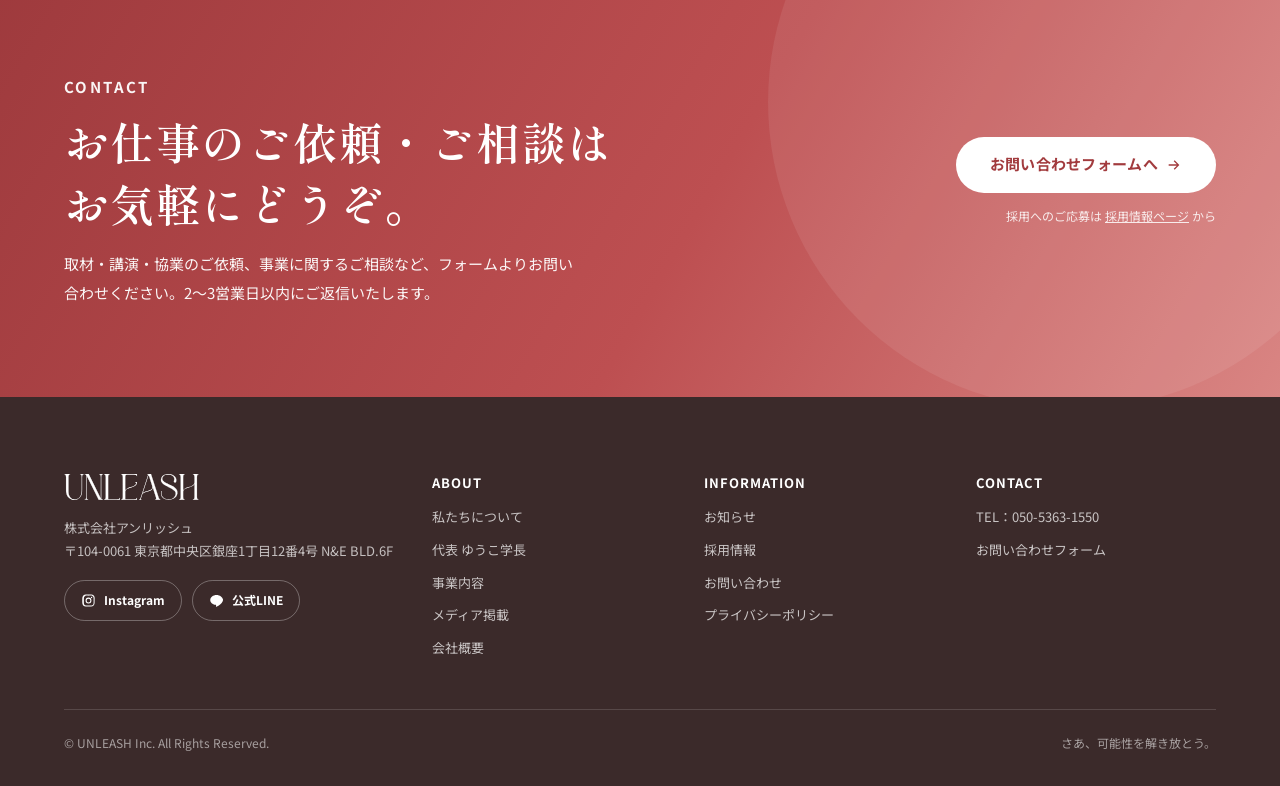
==== commit 6f4bae09: "Add files via upload" ====
--- a/index.html
+++ b/index.html
@@ -3,18 +3,19 @@
 <head>
 <meta charset="utf-8">
 <meta name="viewport" content="width=device-width, initial-scale=1, viewport-fit=cover">
-<title>株式会社アンリッシュ｜さあ、可能性を解き放とう ― タロットスクール「UNLEASH」</title>
-<meta name="description" content="株式会社アンリッシュは「可能性を解き放ち、未来を切り拓く」を理念に、タロットスクール「UNLEASH」を中心とした占術教育・占い師の育成とプロデュース・オンライン講座プロデュースなどの事業を展開しています。受講生は累計1,500名を突破。">
+<title>株式会社アンリッシュ｜ゆうこ学長のタロットスクール「UNLEASH（アンリッシュ）」</title>
+<meta name="description" content="株式会社アンリッシュ（UNLEASH）の公式サイト。タロット指導者・ゆうこ学長が代表を務め、タロットスクール「アンリッシュ」で未経験からプロの占い師を育成しています。受講生は累計1,500名を突破。占い師の育成・プロデュース、オンライン講座プロデュースなどの事業を展開しています。">
 <meta property="og:type" content="website">
 <meta property="og:site_name" content="株式会社アンリッシュ">
-<meta property="og:title" content="株式会社アンリッシュ｜さあ、可能性を解き放とう ― タロットスクール「UNLEASH」">
-<meta property="og:description" content="株式会社アンリッシュは「可能性を解き放ち、未来を切り拓く」を理念に、タロットスクール「UNLEASH」を中心とした占術教育・占い師の育成とプロデュース・オンライン講座プロデュースなどの事業を展開しています。受講生は累計1,500名を突破。">
+<meta property="og:title" content="株式会社アンリッシュ｜ゆうこ学長のタロットスクール「UNLEASH（アンリッシュ）」">
+<meta property="og:description" content="株式会社アンリッシュ（UNLEASH）の公式サイト。タロット指導者・ゆうこ学長が代表を務め、タロットスクール「アンリッシュ」で未経験からプロの占い師を育成しています。受講生は累計1,500名を突破。占い師の育成・プロデュース、オンライン講座プロデュースなどの事業を展開しています。">
 <meta property="og:locale" content="ja_JP">
 <meta name="twitter:card" content="summary_large_image">
 <link rel="canonical" href="https://unleash.co.jp/">
 <meta property="og:url" content="https://unleash.co.jp/">
 <meta property="og:image" content="https://unleash.co.jp/og-image.jpg">
-<script type="application/ld+json">{"@context": "https://schema.org", "@graph": [{"@type": "Organization", "name": "株式会社アンリッシュ", "alternateName": "UNLEASH Inc.", "foundingDate": "2025-04-07", "telephone": "050-5363-1550", "address": {"@type": "PostalAddress", "postalCode": "104-0061", "addressRegion": "東京都", "addressLocality": "中央区", "streetAddress": "銀座1丁目12番4号 N&E BLD.6F", "addressCountry": "JP"}, "description": "タロットスクール「UNLEASH」を中心に、占術教育・占い師の育成とプロデュース・オンライン講座プロデュースなどを行う会社。", "founder": {"@type": "Person", "name": "岩館木綿子"}, "sameAs": ["https://www.instagram.com/yukogakuchou_tarot/"], "url": "https://unleash.co.jp/"}]}</script>
+<meta name="twitter:image" content="https://unleash.co.jp/og-image.jpg">
+<script type="application/ld+json">{"@context": "https://schema.org", "@graph": [{"@type": "Organization", "@id": "https://unleash.co.jp/#organization", "name": "株式会社アンリッシュ", "alternateName": ["アンリッシュ", "UNLEASH", "UNLEASH Inc."], "foundingDate": "2025-04-07", "telephone": "050-5363-1550", "address": {"@type": "PostalAddress", "postalCode": "104-0061", "addressRegion": "東京都", "addressLocality": "中央区", "streetAddress": "銀座1丁目12番4号 N&E BLD.6F", "addressCountry": "JP"}, "description": "タロット指導者・ゆうこ学長が代表を務める会社。タロットスクール「UNLEASH（アンリッシュ）」の運営、占い師の育成・プロデュース、オンライン講座プロデュースなどを行う。", "founder": {"@id": "https://unleash.co.jp/yuko.html#person"}, "employee": {"@id": "https://unleash.co.jp/yuko.html#person"}, "sameAs": ["https://www.instagram.com/yukogakuchou_tarot/", "https://prtimes.jp/main/html/searchrlp/company_id/167890"], "url": "https://unleash.co.jp/", "logo": "https://unleash.co.jp/logo.svg", "image": "https://unleash.co.jp/og-image.jpg"}, {"@type": "Person", "@id": "https://unleash.co.jp/yuko.html#person", "name": "ゆうこ学長", "jobTitle": ["タロット指導者", "代表取締役"], "description": "タロットスクール「UNLEASH（アンリッシュ）」学長。北海道函館市出身。累計1,500名以上の受講生を指導。", "worksFor": {"@id": "https://unleash.co.jp/#organization"}, "birthPlace": "北海道函館市", "knowsAbout": ["タロット", "タロット占い", "占い師育成"], "sameAs": ["https://www.instagram.com/yukogakuchou_tarot/"], "url": "https://unleash.co.jp/yuko.html", "image": "https://unleash.co.jp/yuko.webp"}, {"@type": "WebSite", "@id": "https://unleash.co.jp/#website", "name": "株式会社アンリッシュ", "alternateName": ["アンリッシュ", "UNLEASH"], "inLanguage": "ja", "publisher": {"@id": "https://unleash.co.jp/#organization"}, "url": "https://unleash.co.jp/"}]}</script>
 <link rel="icon" href="favicon.svg" type="image/svg+xml">
 <link rel="preconnect" href="https://fonts.googleapis.com">
 <link rel="preconnect" href="https://fonts.gstatic.com" crossorigin>
@@ -27,10 +28,11 @@
   <div class="header__inner">
     <a class="header__logo" href="./" aria-label="株式会社アンリッシュ トップへ">
       <small>UNLEASH Inc. CORPORATE SITE</small>
-      <img src="logo.svg" alt="UNLEASH" width="200" height="38">
+      <img src="logo.svg" alt="株式会社アンリッシュ（UNLEASH）" width="200" height="38">
     </a>
     <nav class="nav" aria-label="グローバルナビゲーション">
       <a href="./#about">私たちについて</a>
+      <a href="yuko.html">ゆうこ学長</a>
       <a href="./#service">事業内容</a>
       <a href="./#media">メディア掲載</a>
       <a href="news.html">お知らせ</a>
@@ -46,6 +48,7 @@
 <div class="drawer" id="drawer">
   <a class="link" href="./">トップ</a>
   <a class="link" href="./#about">私たちについて</a>
+  <a class="link" href="yuko.html">代表 ゆうこ学長</a>
   <a class="link" href="./#service">事業内容</a>
   <a class="link" href="./#media">メディア掲載</a>
   <a class="link" href="news.html">お知らせ</a>
@@ -65,10 +68,10 @@
   </div>
   <div class="container hero__grid">
     <div class="hero__text">
-      <p class="hero__eyebrow"><span>UNLEASH</span>株式会社アンリッシュ</p>
-      <h1 class="hero__title">さあ、<em>可能性</em>を<br>解き放とう。</h1>
+      <h1 class="hero__eyebrow"><span lang="en">UNLEASH</span> 株式会社アンリッシュ</h1>
+      <p class="hero__title">さあ、<em>可能性</em>を<br>解き放とう。</p>
       <p class="hero__en">Unleash Your Potential.<br>Carve Your Future.</p>
-      <p class="hero__sub">占術やコーチングを「自分を客観視するためのツール」として、あなたの内に眠る魅力と可能性を解き放つ。タロットスクール「UNLEASH」を中心に、占い師の育成から活躍の場づくりまでを手がけています。</p>
+      <p class="hero__sub">占術やコーチングを「自分を客観視するためのツール」として、あなたの内に眠る魅力と可能性を解き放つ。タロット指導者・ゆうこ学長が率いるタロットスクール「UNLEASH（アンリッシュ）」を中心に、占い師の育成から活躍の場づくりまでを手がけています。</p>
       <div class="hero__actions">
         <a class="btn btn--lg" href="#service">事業内容を見る</a>
         <a class="btn btn--ghost btn--lg" href="contact.html">お問い合わせ</a>
@@ -76,7 +79,7 @@
     </div>
     <div class="hero__visual">
       <svg class="hero__rings" viewBox="0 0 100 100" aria-hidden="true"><circle cx="50" cy="50" r="27" fill="#fff" fill-opacity=".55"/><circle cx="50" cy="50" r="33" fill="none" stroke="#fff" stroke-opacity=".8" stroke-width=".5"/><circle cx="50" cy="50" r="39.5" fill="none" stroke="#fff" stroke-opacity=".55" stroke-width=".45"/><circle cx="50" cy="50" r="46" fill="none" stroke="#fff" stroke-opacity=".35" stroke-width=".4"/></svg>
-      <img src="hero-yuko.webp" alt="タロット指導者 ゆうこ学長" width="900" height="1285" fetchpriority="high">
+      <img src="hero-yuko.webp" alt="タロット指導者 ゆうこ学長（株式会社アンリッシュ 代表取締役）" width="900" height="1285" fetchpriority="high">
       <span class="hero__chip hero__chip--a">受講生 累計1,500名突破</span>
       <span class="hero__chip hero__chip--b">著書2冊が Amazon 1位</span>
       <span class="hero__chip hero__chip--c">受講生満足度 4.87</span>
@@ -111,14 +114,28 @@
         <img class="about__en" src="en-unleash.webp" alt="" width="1000" height="300" loading="lazy">
       </div>
       <figure class="about__visual">
-        <img src="yuko.webp" alt="ゆうこ学長" width="800" height="1200" loading="lazy">
-        <figcaption><b>タロット指導者　ゆうこ学長</b>タロットスクール「UNLEASH」を主宰。著書『3万円でも予約が止まらない！売れる占い師の話し方・聞き方10のルール』『自信もお金も10倍になったお金ブロック解除』</figcaption>
+        <img src="yuko.webp" alt="タロットスクールUNLEASHを主宰するゆうこ学長" width="800" height="1200" loading="lazy">
+        <figcaption><b>代表取締役　ゆうこ学長</b>タロット指導者。タロットスクール「UNLEASH」を主宰。著書『3万円でも予約が止まらない！売れる占い師の話し方・聞き方10のルール』『自信もお金も10倍になったお金ブロック解除』<br><a class="text-link" href="yuko.html">ゆうこ学長のプロフィールを見る</a></figcaption>
       </figure>
     </div>
   </div>
 </section>
 
-<section class="section section--sky" id="service">
+<section class="section section--sky" id="profile">
+  <div class="container">
+    <div class="sec-head reveal">
+      <div class="sec-head__title"><h2><span class="en">Profile</span><span class="ja">代表 ゆうこ学長のプロフィール</span></h2></div>
+      <a class="more" href="yuko.html">詳しいプロフィールへ<span class="arrow"><svg viewBox="0 0 24 24"><path d="M4 11h12.2l-4.6-4.6L13 5l7 7-7 7-1.4-1.4 4.6-4.6H4z"/></svg></span></a>
+    </div>
+    <div class="profile-teaser reveal">
+      <h3>ゆうこ学長｜タロット指導者・株式会社アンリッシュ 代表取締役</h3>
+      <p>北海道函館市出身。会社員時代の2018年、渋谷の占い師に師事してタロット占いを始め、延べ1,400名以上を鑑定。「女性が自らの力で生きていくための技術」を伝えるため、2024年8月にタロットスクール「アンリッシュ（UNLEASH）」を開校し、2025年4月に株式会社アンリッシュを設立しました。</p>
+      <p>初心者にもわかりやすいタロットの指導で、累計1,500名以上の受講生が学んでいます。全国56店舗の「占いの館」と提携し、卒業生の活躍の場づくりにも取り組んでいます。</p>
+    </div>
+  </div>
+</section>
+
+<section class="section" id="service">
   <div class="container">
     <div class="sec-head reveal">
       <div class="sec-head__title"><h2><span class="en">Service</span><span class="ja">事業内容</span></h2></div>
@@ -286,7 +303,7 @@
     <div class="company reveal">
       <table class="spec">
         <tr><th scope="row">会社名</th><td>株式会社アンリッシュ</td></tr>
-        <tr><th scope="row">代表</th><td>岩館 木綿子</td></tr>
+        <tr><th scope="row">代表取締役</th><td>岩館 木綿子</td></tr>
         <tr><th scope="row">創業</th><td>2025年4月7日</td></tr>
         <tr><th scope="row">所在地</th><td>〒104-0061<br>東京都中央区銀座1丁目12番4号 N&amp;E BLD.6F</td></tr>
         <tr><th scope="row">事業内容</th><td><ul><li>オンライン占いスクールの運営</li><li>占い師の育成・プロデュース</li><li>オンライン講座の企画・販売</li><li>アプリ開発</li></ul></td></tr>
@@ -322,7 +339,7 @@
   <div class="container">
     <div class="footer__top">
       <div class="footer__brand">
-        <img src="logo.svg" alt="UNLEASH" width="200" height="38">
+        <img src="logo.svg" alt="株式会社アンリッシュ（UNLEASH）" width="200" height="38">
         <p>株式会社アンリッシュ<br>〒104-0061 東京都中央区銀座1丁目12番4号 N&amp;E BLD.6F</p>
         <div class="social">
           <a href="https://www.instagram.com/yukogakuchou_tarot/" target="_blank" rel="noopener"><svg viewBox="0 0 24 24" aria-hidden="true"><path d="M12 7.3A4.7 4.7 0 1 0 12 16.7 4.7 4.7 0 0 0 12 7.3zm0 7.7a3 3 0 1 1 0-6 3 3 0 0 1 0 6zm6-7.9a1.1 1.1 0 1 1-2.2 0 1.1 1.1 0 0 1 2.2 0zM21.9 8c-.1-1.5-.4-2.8-1.5-3.9S17.9 2.6 16.4 2.5C14.8 2.4 9.2 2.4 7.6 2.5 6.1 2.6 4.8 2.9 3.7 4S2.2 6.5 2.1 8c-.1 1.6-.1 6.4 0 8 .1 1.5.4 2.8 1.5 3.9s2.4 1.4 3.9 1.5c1.6.1 7.2.1 8.8 0 1.5-.1 2.8-.4 3.9-1.5s1.4-2.4 1.5-3.9c.1-1.6.1-6.4.2-8zm-2.1 9.9a3.2 3.2 0 0 1-1.8 1.8c-1.2.5-4.2.4-5.6.4s-4.4.1-5.6-.4a3.2 3.2 0 0 1-1.8-1.8C4.5 16.7 4.6 13.7 4.6 12s-.1-4.7.4-5.6a3.2 3.2 0 0 1 1.8-1.8c1.2-.5 4.2-.4 5.6-.4s4.4-.1 5.6.4a3.2 3.2 0 0 1 1.8 1.8c.5 1.2.4 4.2.4 5.6s.1 4.7-.4 5.9z"/></svg>Instagram</a>
@@ -333,6 +350,7 @@
         <h4>ABOUT</h4>
         <ul>
           <li><a href="./#about">私たちについて</a></li>
+          <li><a href="yuko.html">代表 ゆうこ学長</a></li>
           <li><a href="./#service">事業内容</a></li>
           <li><a href="./#media">メディア掲載</a></li>
           <li><a href="./#company">会社概要</a></li>
--- a/style.css
+++ b/style.css
@@ -597,3 +597,23 @@
 .card__img--text{display:grid;place-items:center;background:linear-gradient(135deg,#FCEDEC,#F2D6D5)}
 .card__img--text span{font-family:var(--font-min);font-size:clamp(22px,2.4vw,30px);font-weight:600;color:var(--blue-ink);letter-spacing:.06em}
 .stat__num--text{font-size:clamp(20px,2vw,28px)}
+
+/* Profile */
+.profile-teaser{background:#fff;border:1px solid var(--line);border-left:4px solid var(--blue);border-radius:var(--radius);padding:clamp(24px,3.4vw,40px)}
+.profile-teaser h3{font-family:var(--font-min);font-size:clamp(18px,2vw,22px);font-weight:600;color:var(--blue-ink);margin-bottom:14px}
+.profile-teaser p{font-size:15px;line-height:2;color:#3A2E2E}
+.profile-teaser p+p{margin-top:.8em}
+h1.hero__eyebrow{margin:0;line-height:1.4}
+.prof{display:grid;grid-template-columns:minmax(240px,380px) 1fr;gap:clamp(28px,5vw,72px);align-items:start}
+.prof figure{margin:0;position:sticky;top:calc(var(--header-h) + 24px)}
+.prof figure img{width:100%;border-radius:200px 200px var(--radius) var(--radius);aspect-ratio:3/4;object-fit:cover;object-position:center 18%;box-shadow:var(--shadow)}
+.prof h2{font-family:var(--font-min);font-size:clamp(22px,2.6vw,30px);font-weight:600;color:var(--blue-ink);margin-bottom:6px}
+.prof .role{font-size:13px;font-weight:700;color:var(--blue);letter-spacing:.06em;margin-bottom:20px}
+.prof p{font-size:15.5px;line-height:2.05;color:#3A2E2E}
+.prof p+p{margin-top:1em}
+.prof h3{font-size:17px;font-weight:900;color:var(--blue-ink);margin:36px 0 12px;padding-left:12px;border-left:4px solid var(--blue)}
+.timeline li{display:grid;grid-template-columns:110px 1fr;gap:14px;padding:12px 0;border-bottom:1px solid var(--line);font-size:14.5px;line-height:1.8}
+.timeline time{font-weight:700;color:var(--blue-deep);font-variant-numeric:tabular-nums}
+.prof .dots li{font-size:14.5px;line-height:1.9;margin-bottom:6px}
+.prof .dots a{color:var(--blue);text-decoration:underline;text-underline-offset:3px}
+@media (max-width:860px){.prof{grid-template-columns:1fr}.prof figure{position:static;max-width:320px}.timeline li{grid-template-columns:90px 1fr}}
